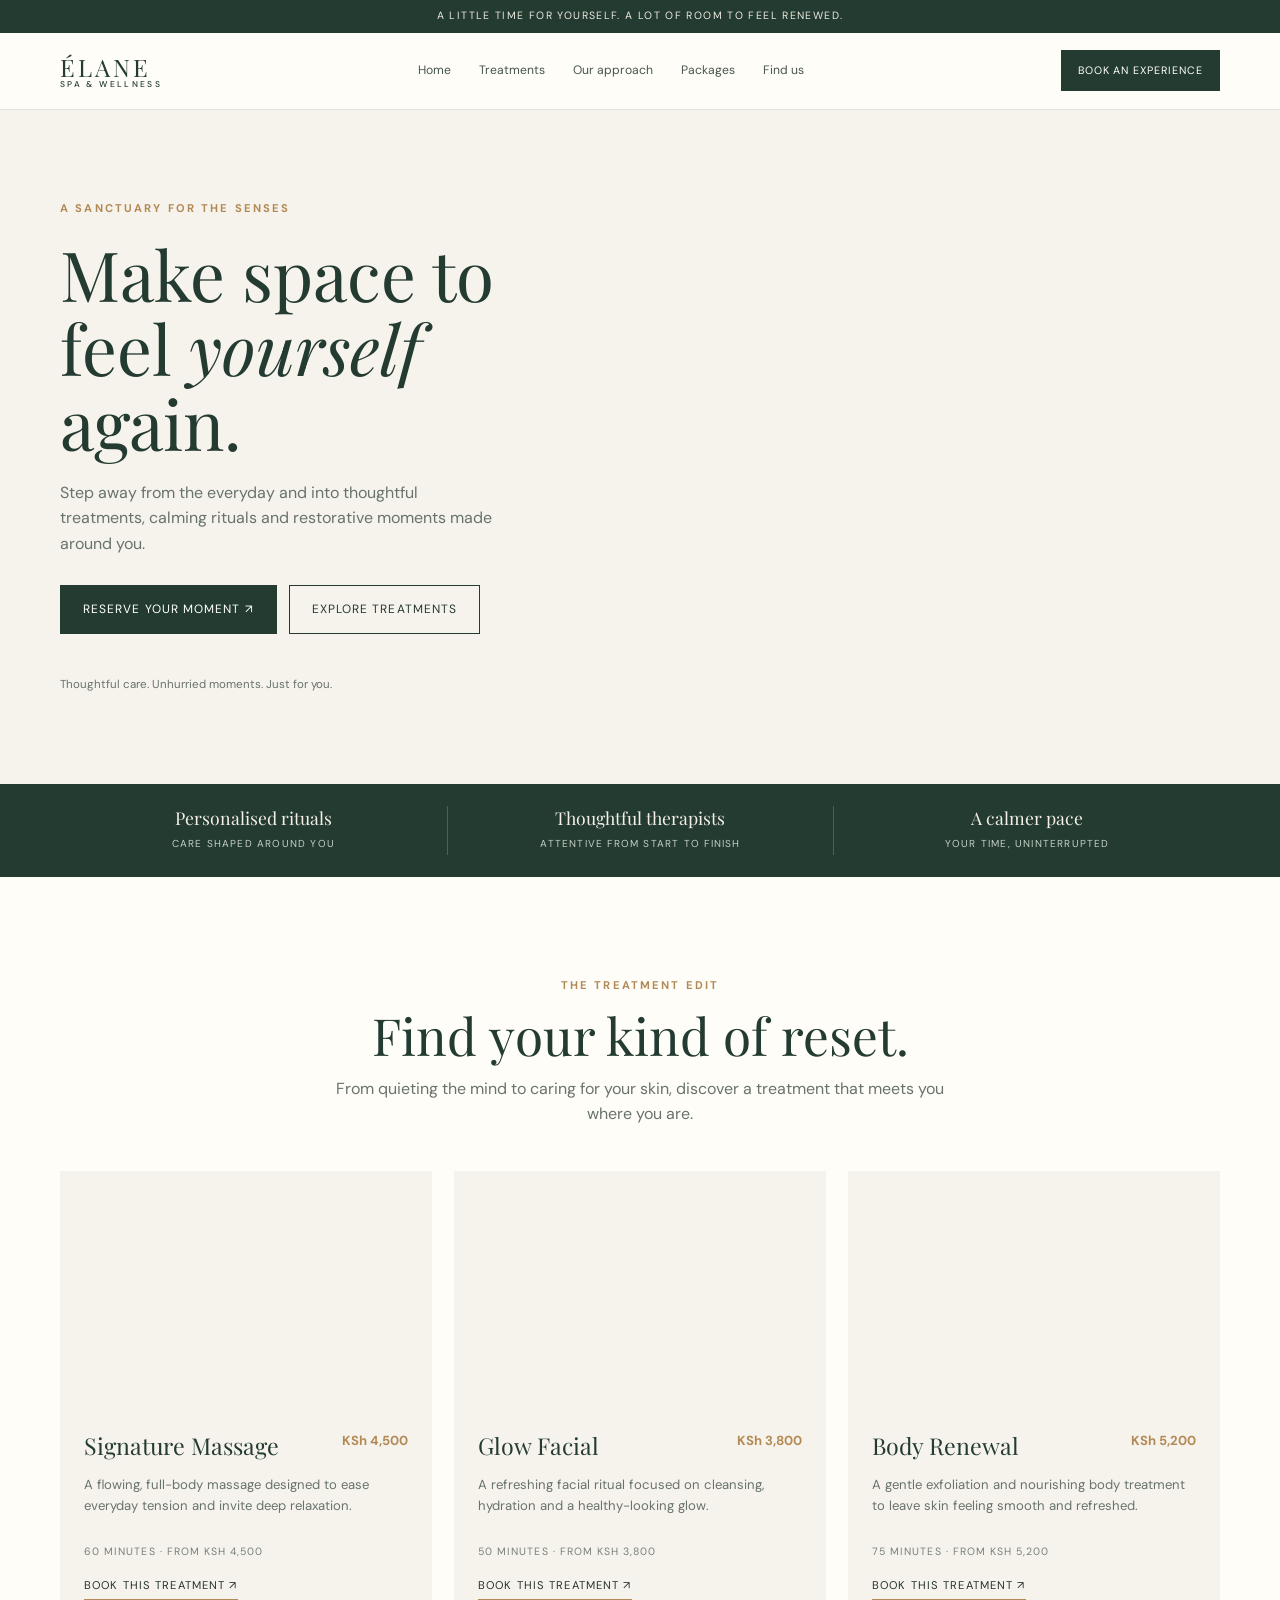
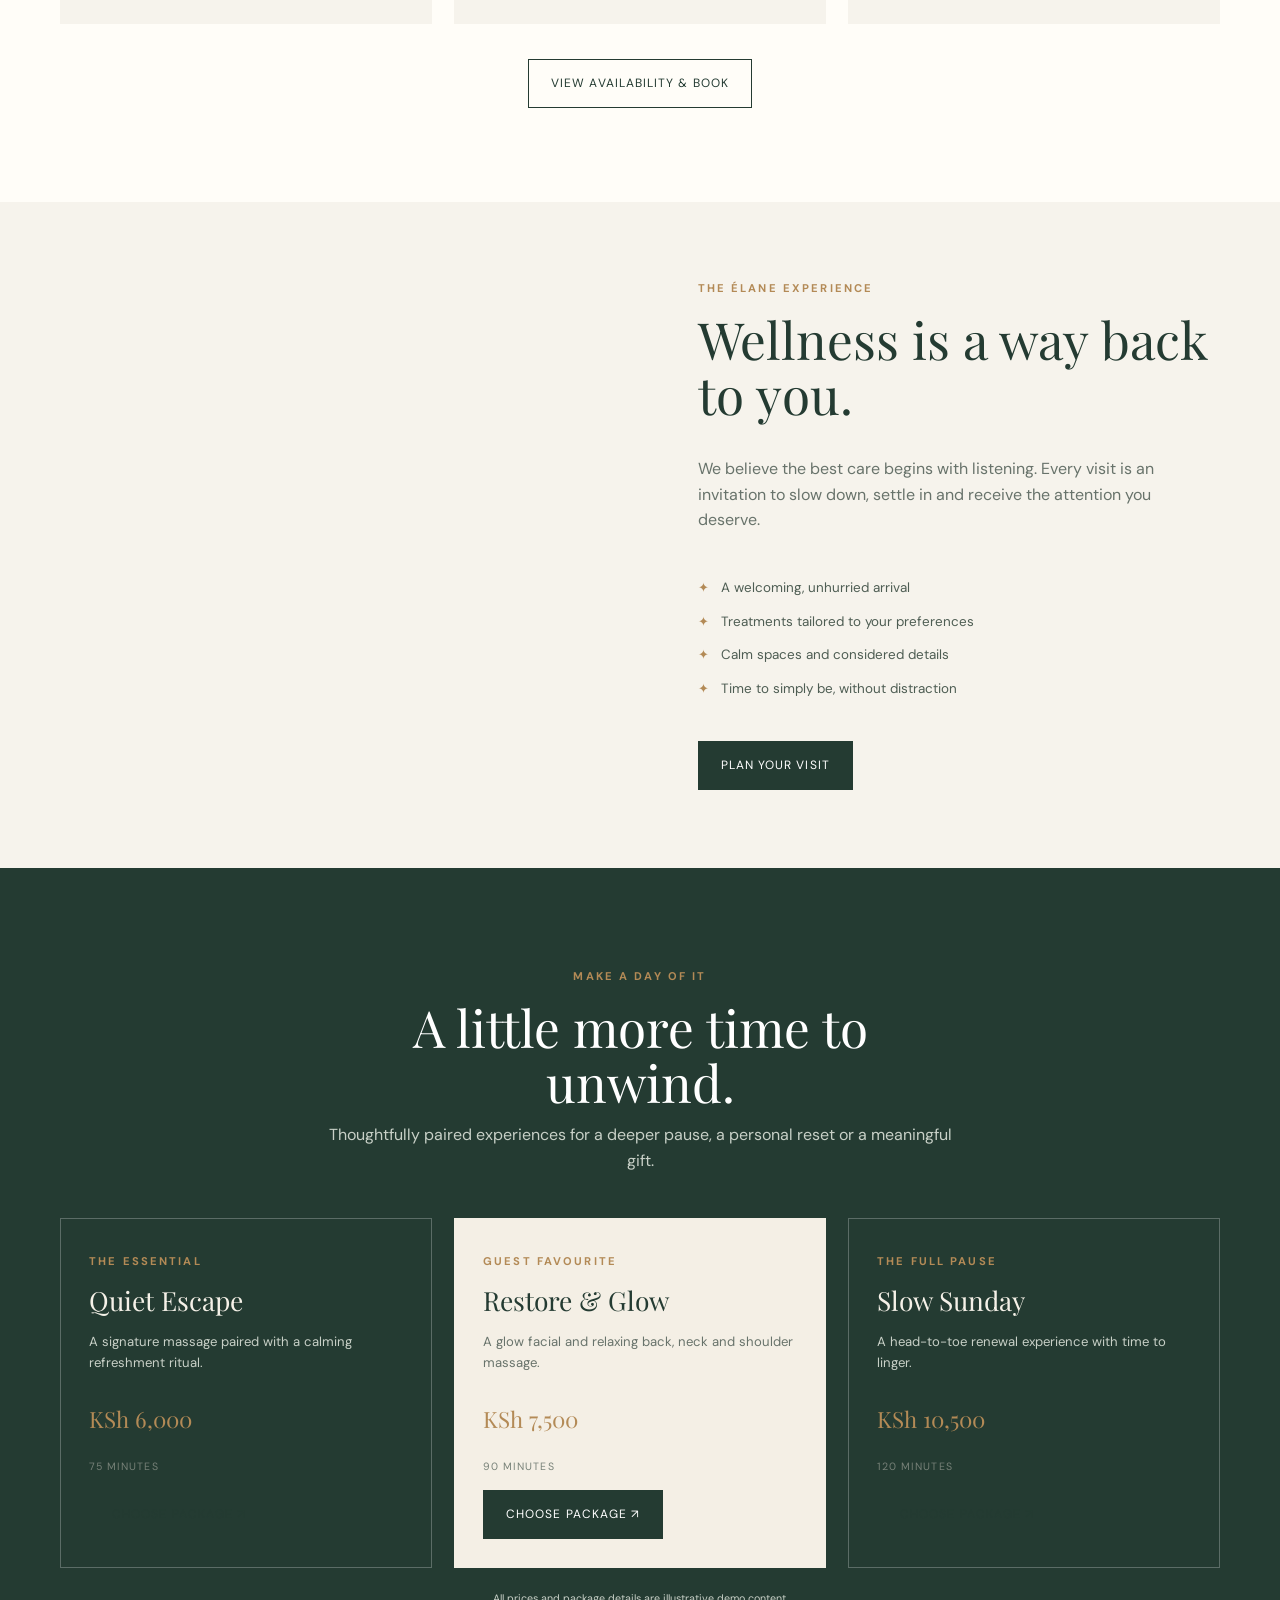
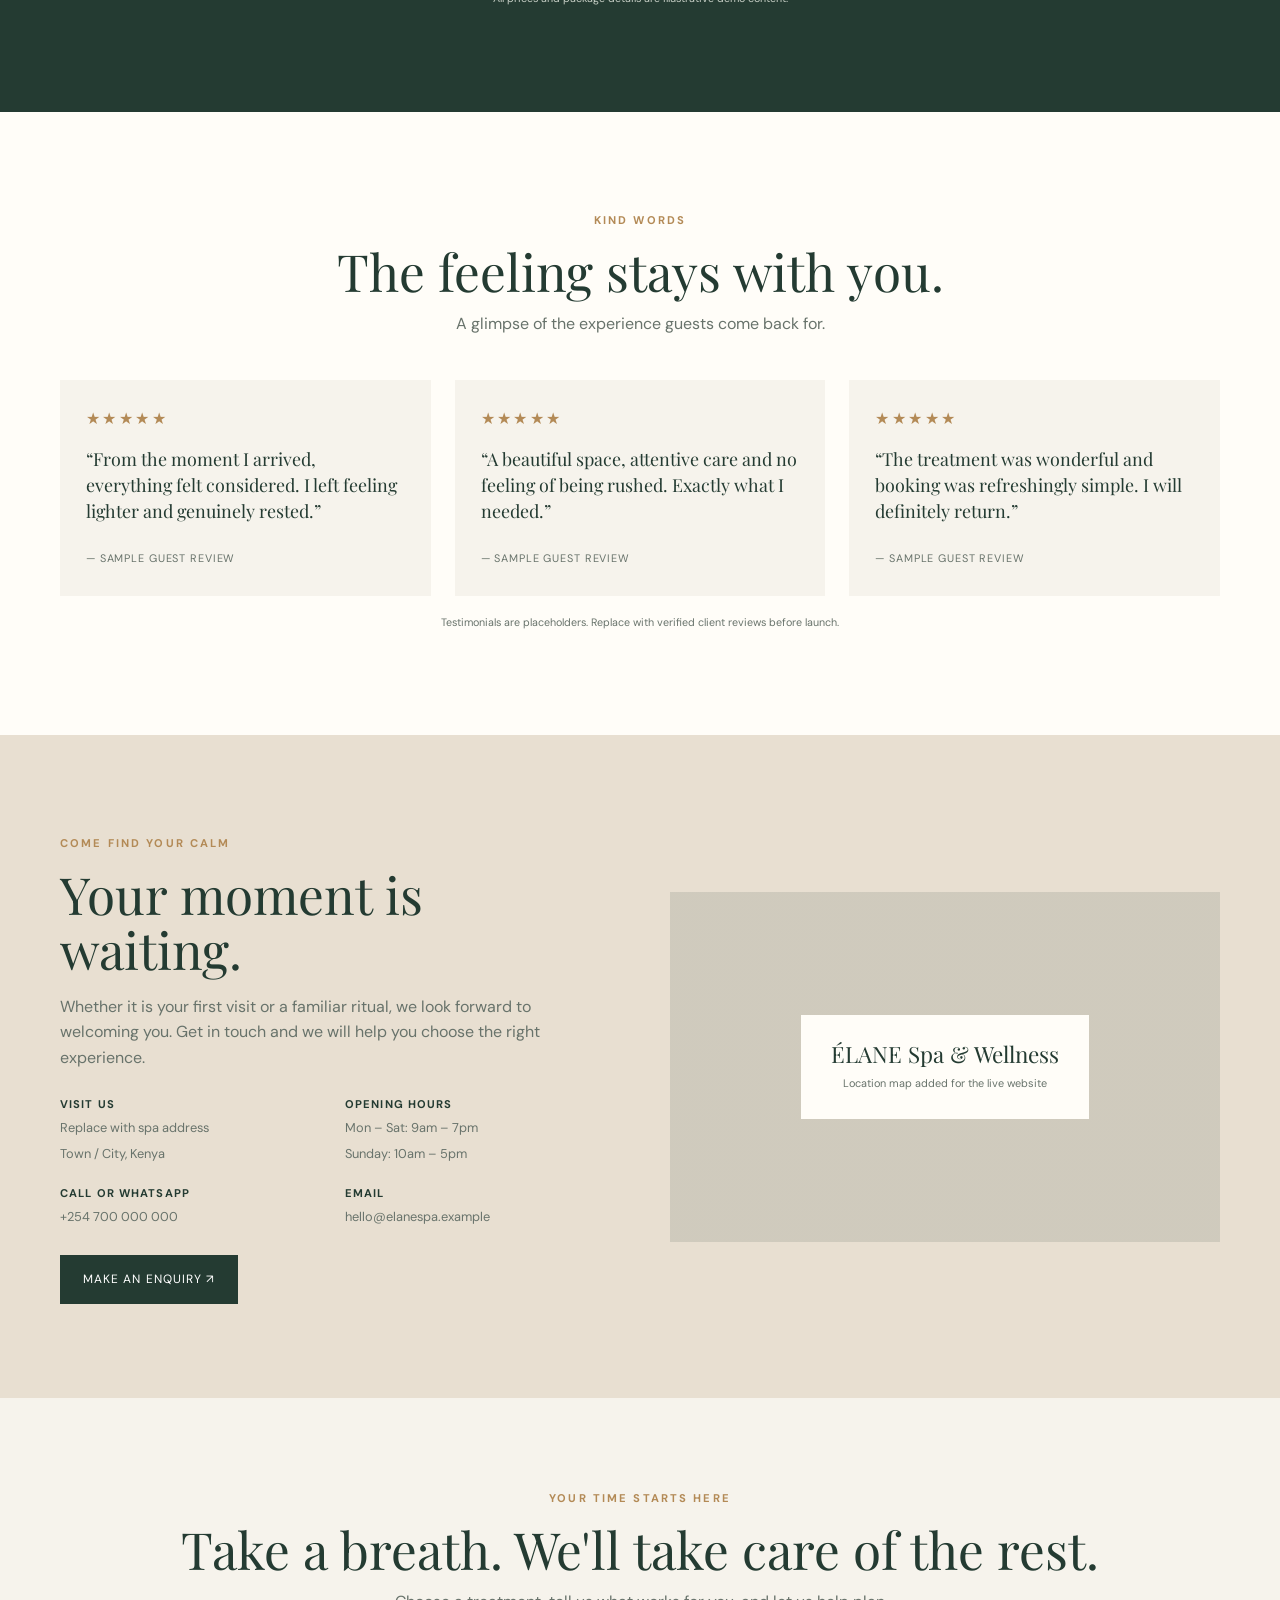
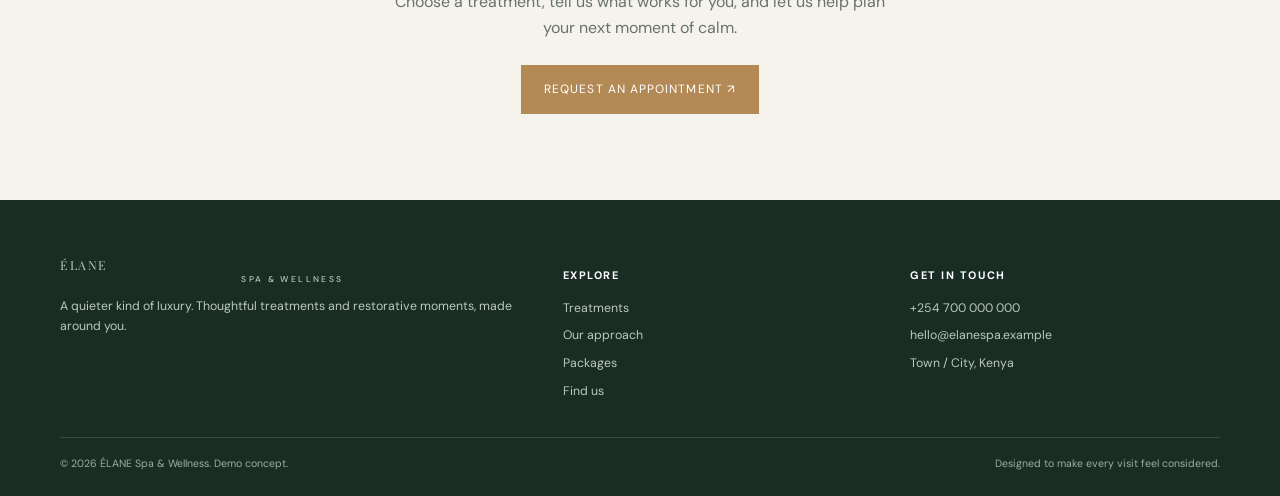
==== index.html @ a1ce0c7d "Add responsive ÉLANE spa demo website" ====
<!doctype html>
<html lang="en">
<head>
<meta charset="utf-8"><meta name="viewport" content="width=device-width,initial-scale=1"><meta name="theme-color" content="#243b32">
<meta name="description" content="ÉLANE Spa & Wellness — thoughtful treatments and restorative moments.">
<title>ÉLANE Spa & Wellness — A quieter kind of luxury</title>
<link rel="preconnect" href="https://fonts.googleapis.com"><link rel="preconnect" href="https://fonts.gstatic.com" crossorigin>
<link href="https://fonts.googleapis.com/css2?family=DM+Sans:wght@400;500;600;700&family=Playfair+Display:wght@400;500;600&display=swap" rel="stylesheet">
<style>
:root{--green:#243b32;--green2:#354e42;--cream:#f6f3ec;--paper:#fffdf8;--sand:#e8dfd1;--ink:#26332d;--muted:#68736b;--gold:#b38a56;--line:#243b3224;--serif:'Playfair Display',Georgia,serif;--sans:'DM Sans',Arial,sans-serif}
*{box-sizing:border-box}html{scroll-behavior:smooth}body{margin:0;background:var(--paper);color:var(--ink);font:16px/1.6 var(--sans)}a{color:inherit;text-decoration:none}button{font:inherit;cursor:pointer}.wrap{width:min(1160px,calc(100% - 44px));margin:auto}.eyebrow{font-size:.7rem;letter-spacing:.19em;text-transform:uppercase;color:var(--gold);font-weight:700}.serif{font-family:var(--serif);font-weight:400;line-height:1.08}.btn{display:inline-flex;align-items:center;justify-content:center;gap:10px;padding:14px 22px;border:1px solid var(--green);background:var(--green);color:white;font-size:.75rem;letter-spacing:.09em;text-transform:uppercase;transition:.2s}.btn:hover{background:var(--green2);transform:translateY(-2px)}.btn.outline{background:transparent;color:var(--green)}.btn.outline:hover{background:var(--green);color:white}.btn.gold{background:var(--gold);border-color:var(--gold)}
.announcement{background:var(--green);color:#eee9df;text-align:center;padding:8px;font-size:.66rem;letter-spacing:.13em;text-transform:uppercase}.header{position:sticky;top:0;z-index:10;background:#fffdf8ed;backdrop-filter:blur(12px);border-bottom:1px solid var(--line)}.nav{height:76px;display:flex;align-items:center;justify-content:space-between}.brand{font:1.5rem var(--serif);letter-spacing:.13em;color:var(--green)}.brand small{display:block;text-align:center;font:500 .53rem var(--sans);letter-spacing:.28em;margin-top:-4px}.links{display:flex;gap:28px;font-size:.76rem;color:#47564d}.links a:hover{color:var(--gold)}.nav .btn{font-size:.67rem;padding:11px 16px}.menu{display:none;border:0;background:none;color:var(--green);font-size:1.5rem}
.hero{display:grid;grid-template-columns:1fr 1fr;background:var(--cream);min-height:620px}.hero-copy{padding:90px max(40px,calc((100vw - 1160px)/2));padding-right:48px;display:flex;flex-direction:column;justify-content:center;align-items:flex-start}.hero h1{font-size:clamp(3.2rem,5.4vw,5.5rem);color:var(--green);margin:18px 0 20px;max-width:570px}.hero p{max-width:440px;color:var(--muted);margin:0 0 28px}.actions{display:flex;gap:12px;flex-wrap:wrap}.hero-note{margin-top:42px;color:var(--muted);font-size:.72rem}.hero-image{min-height:550px;background:url('https://images.unsplash.com/photo-1540555700478-4be289fbecef?auto=format&fit=crop&w=1400&q=85') center/cover}
.trust{background:var(--green);color:#f4f0e7}.trust-grid{display:grid;grid-template-columns:repeat(3,1fr);text-align:center;padding:22px 0}.trust-grid>div+div{border-left:1px solid #ffffff30}.trust strong{display:block;font:1.1rem var(--serif)}.trust span{font-size:.63rem;letter-spacing:.12em;text-transform:uppercase;color:#c5cfc4}
.section{padding:94px 0}.section-head{text-align:center;max-width:650px;margin:0 auto 44px}.section-head h2{font-size:clamp(2.4rem,4vw,3.5rem);color:var(--green);margin:12px 0}.section-head p{color:var(--muted);margin:0}.cards{display:grid;grid-template-columns:repeat(3,1fr);gap:22px}.service{background:var(--cream);transition:.2s}.service:hover{transform:translateY(-4px);box-shadow:0 14px 32px #20382c16}.service-img{height:235px;background-size:cover;background-position:center}.service-body{padding:24px}.service-title{display:flex;justify-content:space-between;gap:10px}.service h3{font:1.45rem var(--serif);color:var(--green);margin:0}.price{color:var(--gold);font-weight:700;font-size:.82rem;white-space:nowrap}.service p{font-size:.82rem;color:var(--muted);min-height:50px}.meta{font-size:.66rem;letter-spacing:.1em;text-transform:uppercase;color:#778178}.textlink{display:inline-block;margin-top:14px;font-size:.7rem;letter-spacing:.1em;text-transform:uppercase;border-bottom:1px solid var(--gold);padding-bottom:4px}
.feature{display:grid;grid-template-columns:1fr 1fr;background:var(--cream);min-height:540px}.feature-img{background:url('https://images.unsplash.com/photo-1519823551278-64ac92734fb1?auto=format&fit=crop&w=1300&q=85') center/cover}.feature-copy{padding:78px 9%;display:flex;flex-direction:column;justify-content:center;align-items:flex-start}.feature h2{font-size:clamp(2.5rem,4vw,3.9rem);color:var(--green);margin:14px 0 18px}.feature p{max-width:470px;color:var(--muted)}.ticks{list-style:none;padding:6px 0 20px}.ticks li{padding:6px 0;font-size:.84rem;color:#4e5d53}.ticks li:before{content:'✦';color:var(--gold);margin-right:12px}
.packages{background:var(--green);color:#f5f1e8}.packages .section-head h2{color:white}.packages .section-head p{color:#c8d0c7}.package{border:1px solid #ffffff40;padding:28px}.package.featured{background:#f4efe5;color:var(--green);border-color:#f4efe5}.package h3{font:1.65rem var(--serif);margin:10px 0}.package p{font-size:.82rem;color:#c8d0c7;min-height:55px}.package.featured p{color:var(--muted)}.package .price{display:block;font:1.4rem var(--serif);margin:18px 0}.package .btn{margin-top:12px}.demo-note{text-align:center;font-size:.67rem;color:#c8d0c7;margin-top:22px}
.quotes{display:grid;grid-template-columns:repeat(3,1fr);gap:24px}.quote{padding:26px;background:var(--cream)}.stars{color:var(--gold);letter-spacing:.15em}.quote blockquote{font:1.12rem/1.45 var(--serif);color:var(--green);margin:14px 0 20px}.quote small{font-size:.68rem;letter-spacing:.08em;text-transform:uppercase;color:var(--muted)}
.visit{background:var(--sand)}.visit-grid{display:grid;grid-template-columns:1fr 1fr;gap:60px;align-items:center}.visit h2{font-size:clamp(2.5rem,4vw,3.5rem);color:var(--green);margin:12px 0}.visit p{color:var(--muted)}.details{display:grid;grid-template-columns:1fr 1fr;gap:20px;margin:26px 0}.details strong{display:block;font-size:.7rem;letter-spacing:.1em;text-transform:uppercase;color:var(--green)}.details span{font-size:.8rem;color:var(--muted)}.map{min-height:350px;background:linear-gradient(#243b3220,#243b3220),url('https://images.unsplash.com/photo-1600210492486-724fe5c67fb0?auto=format&fit=crop&w=1200&q=85') center/cover;display:grid;place-items:center}.map-label{background:var(--paper);padding:24px 30px;text-align:center}.map-label strong{display:block;font:1.4rem var(--serif);color:var(--green)}.map-label span{font-size:.68rem;color:var(--muted)}
.cta{text-align:center;background:var(--cream);padding:86px 22px}.cta h2{font-size:clamp(2.4rem,4vw,3.8rem);color:var(--green);margin:12px 0}.cta p{max-width:520px;margin:0 auto 25px;color:var(--muted)}
footer{background:#192d25;color:#d9dfd7;padding:52px 0 24px}.footer-grid{display:grid;grid-template-columns:1.5fr 1fr 1fr;gap:38px}.footer-brand{color:white}.footer-grid p,.footer-grid a{font-size:.77rem;color:#bdc8be}.footer-grid h4{font-size:.68rem;text-transform:uppercase;letter-spacing:.14em;color:white}.footer-links{display:grid;gap:8px}.copyright{border-top:1px solid #ffffff25;margin-top:35px;padding-top:18px;display:flex;justify-content:space-between;font-size:.66rem;color:#9eafa2}
.modal{display:none;position:fixed;inset:0;z-index:30;background:#0c1913b8;padding:18px;align-items:center;justify-content:center}.modal.open{display:flex}.modal-box{position:relative;background:var(--paper);width:min(510px,100%);padding:32px;max-height:90vh;overflow:auto}.modal-box h2{font:2.1rem var(--serif);color:var(--green);margin:8px 0}.close{position:absolute;right:15px;top:10px;border:0;background:none;font-size:1.6rem}.field{margin:14px 0}.field label{display:block;font-size:.68rem;letter-spacing:.1em;text-transform:uppercase;margin-bottom:5px;color:#536057}.field input,.field select,.field textarea{width:100%;padding:11px;border:1px solid var(--line);background:white;font: .85rem var(--sans)}.field textarea{min-height:75px}.form-note{font-size:.68rem;color:var(--muted)}.success{display:none;background:#e7efe6;padding:12px;margin-top:12px;color:var(--green);font-size:.82rem}
@media(max-width:850px){.links{display:none;position:absolute;top:76px;left:0;right:0;background:var(--paper);padding:20px 24px;flex-direction:column;border-bottom:1px solid var(--line)}.links.show{display:flex}.menu{display:block}.nav>.btn{display:none}.hero{grid-template-columns:1fr}.hero-image{grid-row:1;min-height:370px}.hero-copy{padding:65px 30px}.feature{grid-template-columns:1fr}.feature-img{min-height:340px}.feature-copy{padding:60px 30px}.cards,.quotes{grid-template-columns:1fr 1fr}.visit-grid{grid-template-columns:1fr;gap:30px}.footer-grid{grid-template-columns:1fr 1fr}.footer-grid>div:first-child{grid-column:1/-1}}
@media(max-width:560px){.wrap{width:calc(100% - 34px)}.nav{height:68px}.links{top:68px}.brand{font-size:1.3rem}.hero-image{min-height:285px}.hero-copy{padding:52px 22px}.hero h1{font-size:3.2rem}.trust-grid{padding:17px 0}.trust strong{font-size:.9rem}.trust span{font-size:.53rem}.section{padding:68px 0}.cards,.quotes{grid-template-columns:1fr}.service-img{height:225px}.service p{min-height:0}.feature-img{min-height:280px}.feature-copy{padding:52px 22px}.details{gap:14px}.map{min-height:270px}.footer-grid{grid-template-columns:1fr}.footer-grid>div:first-child{grid-column:auto}.copyright{display:block;line-height:2}.modal-box{padding:26px 20px}}
</style>
</head>
<body>
<div class="announcement">A little time for yourself. A lot of room to feel renewed.</div>
<header class="header"><div class="wrap nav"><a class="brand" href="#">ÉLANE<small>SPA & WELLNESS</small></a><nav class="links" id="links"><a href="#home">Home</a><a href="#treatments">Treatments</a><a href="#experience">Our approach</a><a href="#packages">Packages</a><a href="#visit">Find us</a></nav><button class="btn" onclick="openBooking()">Book an experience</button><button class="menu" aria-label="Toggle navigation" onclick="document.getElementById('links').classList.toggle('show')">☰</button></div></header>
<main>
<section class="hero" id="home"><div class="hero-copy"><span class="eyebrow">A sanctuary for the senses</span><h1 class="serif">Make space to feel <i>yourself</i> again.</h1><p>Step away from the everyday and into thoughtful treatments, calming rituals and restorative moments made around you.</p><div class="actions"><button class="btn" onclick="openBooking()">Reserve your moment ↗</button><a class="btn outline" href="#treatments">Explore treatments</a></div><div class="hero-note">Thoughtful care. Unhurried moments. Just for you.</div></div><div class="hero-image" role="img" aria-label="Calm spa interior"></div></section>
<section class="trust"><div class="wrap trust-grid"><div><strong>Personalised rituals</strong><span>Care shaped around you</span></div><div><strong>Thoughtful therapists</strong><span>Attentive from start to finish</span></div><div><strong>A calmer pace</strong><span>Your time, uninterrupted</span></div></div></section>
<section class="section" id="treatments"><div class="wrap"><div class="section-head"><span class="eyebrow">The treatment edit</span><h2 class="serif">Find your kind of reset.</h2><p>From quieting the mind to caring for your skin, discover a treatment that meets you where you are.</p></div><div class="cards">
<article class="service"><div class="service-img" style="background-image:url('https://images.unsplash.com/photo-1519823551278-64ac92734fb1?auto=format&fit=crop&w=900&q=80')"></div><div class="service-body"><div class="service-title"><h3>Signature Massage</h3><span class="price">KSh 4,500</span></div><p>A flowing, full-body massage designed to ease everyday tension and invite deep relaxation.</p><span class="meta">60 minutes · From KSh 4,500</span><br><a class="textlink" href="#" onclick="openBooking('Signature Massage');return false">Book this treatment ↗</a></div></article>
<article class="service"><div class="service-img" style="background-image:url('https://images.unsplash.com/photo-1570172619644-dfd03ed5d881?auto=format&fit=crop&w=900&q=80')"></div><div class="service-body"><div class="service-title"><h3>Glow Facial</h3><span class="price">KSh 3,800</span></div><p>A refreshing facial ritual focused on cleansing, hydration and a healthy-looking glow.</p><span class="meta">50 minutes · From KSh 3,800</span><br><a class="textlink" href="#" onclick="openBooking('Glow Facial');return false">Book this treatment ↗</a></div></article>
<article class="service"><div class="service-img" style="background-image:url('https://images.unsplash.com/photo-1540555700478-4be289fbecef?auto=format&fit=crop&w=900&q=80')"></div><div class="service-body"><div class="service-title"><h3>Body Renewal</h3><span class="price">KSh 5,200</span></div><p>A gentle exfoliation and nourishing body treatment to leave skin feeling smooth and refreshed.</p><span class="meta">75 minutes · From KSh 5,200</span><br><a class="textlink" href="#" onclick="openBooking('Body Renewal');return false">Book this treatment ↗</a></div></article>
</div><div style="text-align:center;margin-top:35px"><button class="btn outline" onclick="openBooking()">View availability & book</button></div></div></section>
<section class="feature" id="experience"><div class="feature-img" role="img" aria-label="Spa treatment room"></div><div class="feature-copy"><span class="eyebrow">The ÉLANE experience</span><h2 class="serif">Wellness is a way back to you.</h2><p>We believe the best care begins with listening. Every visit is an invitation to slow down, settle in and receive the attention you deserve.</p><ul class="ticks"><li>A welcoming, unhurried arrival</li><li>Treatments tailored to your preferences</li><li>Calm spaces and considered details</li><li>Time to simply be, without distraction</li></ul><a class="btn" href="#visit">Plan your visit</a></div></section>
<section class="section packages" id="packages"><div class="wrap"><div class="section-head"><span class="eyebrow">Make a day of it</span><h2 class="serif">A little more time to unwind.</h2><p>Thoughtfully paired experiences for a deeper pause, a personal reset or a meaningful gift.</p></div><div class="cards">
<article class="package"><span class="eyebrow">The essential</span><h3>Quiet Escape</h3><p>A signature massage paired with a calming refreshment ritual.</p><span class="price">KSh 6,000</span><span class="meta">75 minutes</span><br><button class="btn outline" onclick="openBooking('Quiet Escape')">Choose package ↗</button></article>
<article class="package featured"><span class="eyebrow">Guest favourite</span><h3>Restore & Glow</h3><p>A glow facial and relaxing back, neck and shoulder massage.</p><span class="price">KSh 7,500</span><span class="meta">90 minutes</span><br><button class="btn" onclick="openBooking('Restore & Glow')">Choose package ↗</button></article>
<article class="package"><span class="eyebrow">The full pause</span><h3>Slow Sunday</h3><p>A head-to-toe renewal experience with time to linger.</p><span class="price">KSh 10,500</span><span class="meta">120 minutes</span><br><button class="btn outline" onclick="openBooking('Slow Sunday')">Choose package ↗</button></article>
</div><p class="demo-note">All prices and package details are illustrative demo content.</p></div></section>
<section class="section"><div class="wrap"><div class="section-head"><span class="eyebrow">Kind words</span><h2 class="serif">The feeling stays with you.</h2><p>A glimpse of the experience guests come back for.</p></div><div class="quotes"><article class="quote"><div class="stars">★★★★★</div><blockquote>“From the moment I arrived, everything felt considered. I left feeling lighter and genuinely rested.”</blockquote><small>— Sample guest review</small></article><article class="quote"><div class="stars">★★★★★</div><blockquote>“A beautiful space, attentive care and no feeling of being rushed. Exactly what I needed.”</blockquote><small>— Sample guest review</small></article><article class="quote"><div class="stars">★★★★★</div><blockquote>“The treatment was wonderful and booking was refreshingly simple. I will definitely return.”</blockquote><small>— Sample guest review</small></article></div><p style="text-align:center;font-size:.67rem;color:var(--muted);margin-top:18px">Testimonials are placeholders. Replace with verified client reviews before launch.</p></div></section>
<section class="section visit" id="visit"><div class="wrap visit-grid"><div><span class="eyebrow">Come find your calm</span><h2 class="serif">Your moment is waiting.</h2><p>Whether it is your first visit or a familiar ritual, we look forward to welcoming you. Get in touch and we will help you choose the right experience.</p><div class="details"><div><strong>Visit us</strong><span>Replace with spa address<br>Town / City, Kenya</span></div><div><strong>Opening hours</strong><span>Mon – Sat: 9am – 7pm<br>Sunday: 10am – 5pm</span></div><div><strong>Call or WhatsApp</strong><span>+254 700 000 000</span></div><div><strong>Email</strong><span>hello@elanespa.example</span></div></div><button class="btn" onclick="openBooking()">Make an enquiry ↗</button></div><div class="map"><div class="map-label"><strong>ÉLANE Spa & Wellness</strong><span>Location map added for the live website</span></div></div></div></section>
<section class="cta"><span class="eyebrow">Your time starts here</span><h2 class="serif">Take a breath. We'll take care of the rest.</h2><p>Choose a treatment, tell us what works for you, and let us help plan your next moment of calm.</p><button class="btn gold" onclick="openBooking()">Request an appointment ↗</button></section>
</main>
<footer><div class="wrap"><div class="footer-grid"><div><a class="brand footer-brand" href="#">ÉLANE<small>SPA & WELLNESS</small></a><p>A quieter kind of luxury. Thoughtful treatments and restorative moments, made around you.</p></div><div><h4>Explore</h4><div class="footer-links"><a href="#treatments">Treatments</a><a href="#experience">Our approach</a><a href="#packages">Packages</a><a href="#visit">Find us</a></div></div><div><h4>Get in touch</h4><div class="footer-links"><a href="tel:+254700000000">+254 700 000 000</a><a href="mailto:hello@elanespa.example">hello@elanespa.example</a><a href="#visit">Town / City, Kenya</a></div></div></div><div class="copyright"><span>© 2026 ÉLANE Spa & Wellness. Demo concept.</span><span>Designed to make every visit feel considered.</span></div></div></footer>
<div class="modal" id="bookingModal" role="dialog" aria-modal="true" aria-labelledby="bookingTitle"><div class="modal-box"><button class="close" aria-label="Close" onclick="closeBooking()">×</button><span class="eyebrow">Let's plan your visit</span><h2 id="bookingTitle">Request an appointment</h2><p style="font-size:.82rem;color:var(--muted)">Share a few details and the spa team will get back to confirm availability.</p><form id="bookingForm"><div class="field"><label for="guest">Your name</label><input id="guest" required placeholder="Full name"></div><div class="field"><label for="phone">Phone / WhatsApp</label><input id="phone" required placeholder="+254 ..."></div><div class="field"><label for="treatment">Treatment or package</label><select id="treatment"><option>Help me choose</option><option>Signature Massage</option><option>Glow Facial</option><option>Body Renewal</option><option>Quiet Escape</option><option>Restore & Glow</option><option>Slow Sunday</option></select></div><div class="field"><label for="date">Preferred date</label><input id="date" type="date"></div><div class="field"><label for="message">Anything we should know? (optional)</label><textarea id="message" placeholder="Preferred time or questions"></textarea></div><button class="btn" type="submit" style="width:100%">Send booking request ↗</button><p class="form-note">Demo form only — connect this to email, WhatsApp or a booking system before launch.</p><div class="success" id="success">Demo request captured on this page. Connect a real booking service to receive enquiries.</div></form></div></div>
<script>
function openBooking(service){const modal=document.getElementById('bookingModal');modal.classList.add('open');if(service)document.getElementById('treatment').value=service;document.body.style.overflow='hidden'}
function closeBooking(){document.getElementById('bookingModal').classList.remove('open');document.body.style.overflow=''}
document.getElementById('bookingModal').addEventListener('click',e=>{if(e.target.id==='bookingModal')closeBooking()});
document.addEventListener('keydown',e=>{if(e.key==='Escape')closeBooking()});
document.getElementById('bookingForm').addEventListener('submit',e=>{e.preventDefault();document.getElementById('success').style.display='block'});
document.getElementById('date').min=new Date().toISOString().split('T')[0];
</script>
</body></html>
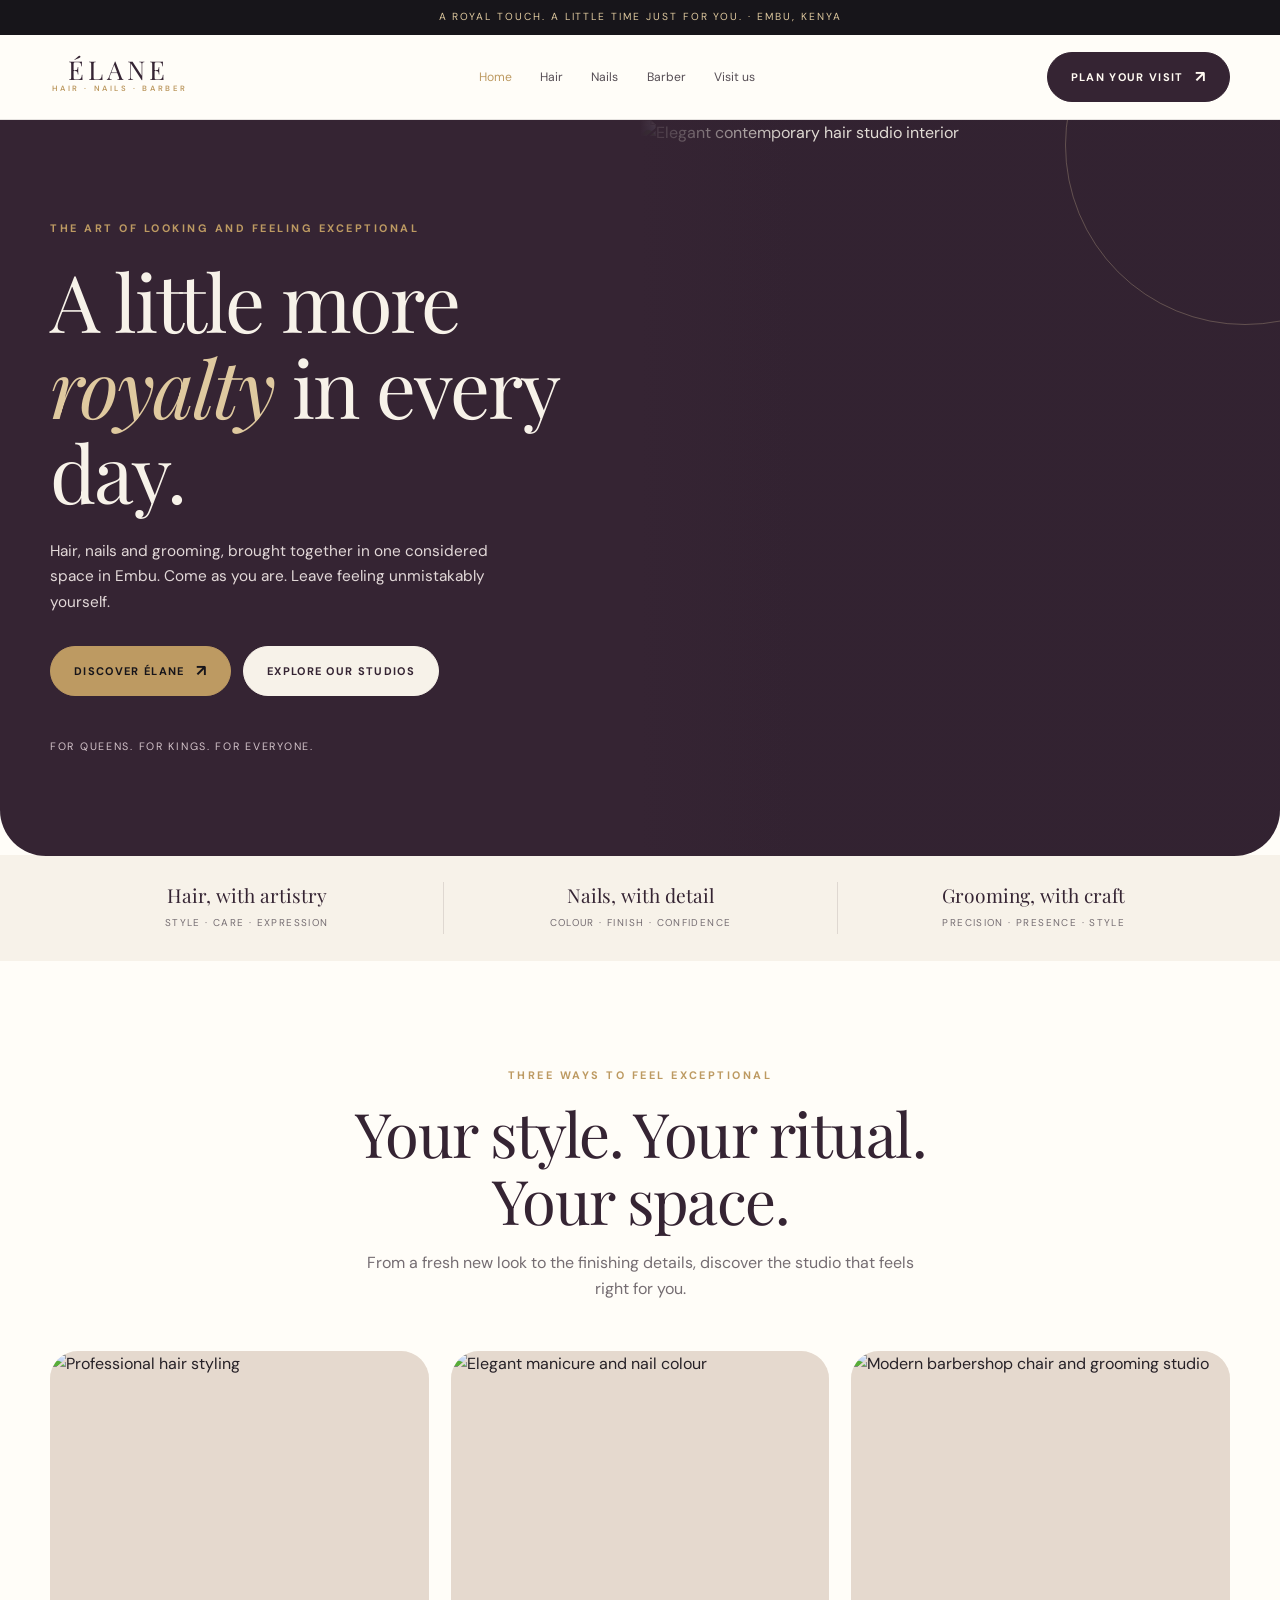
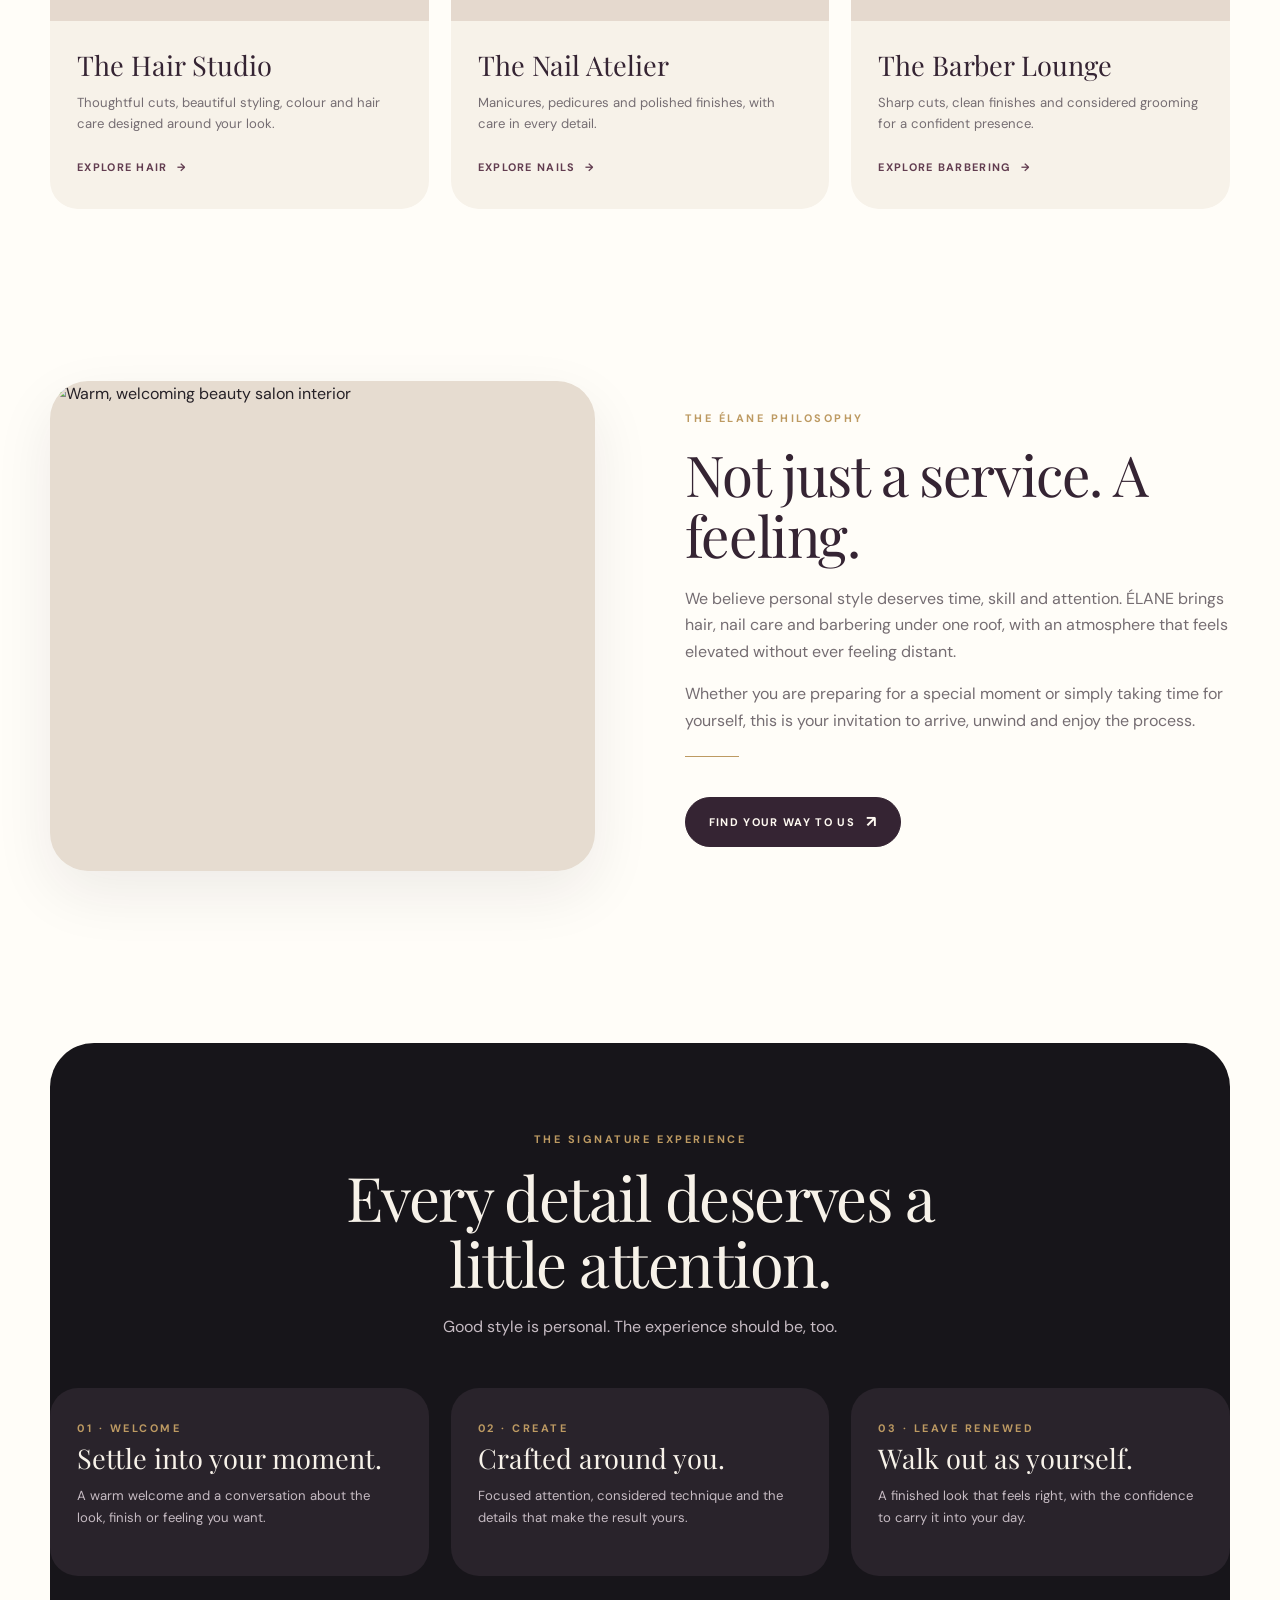
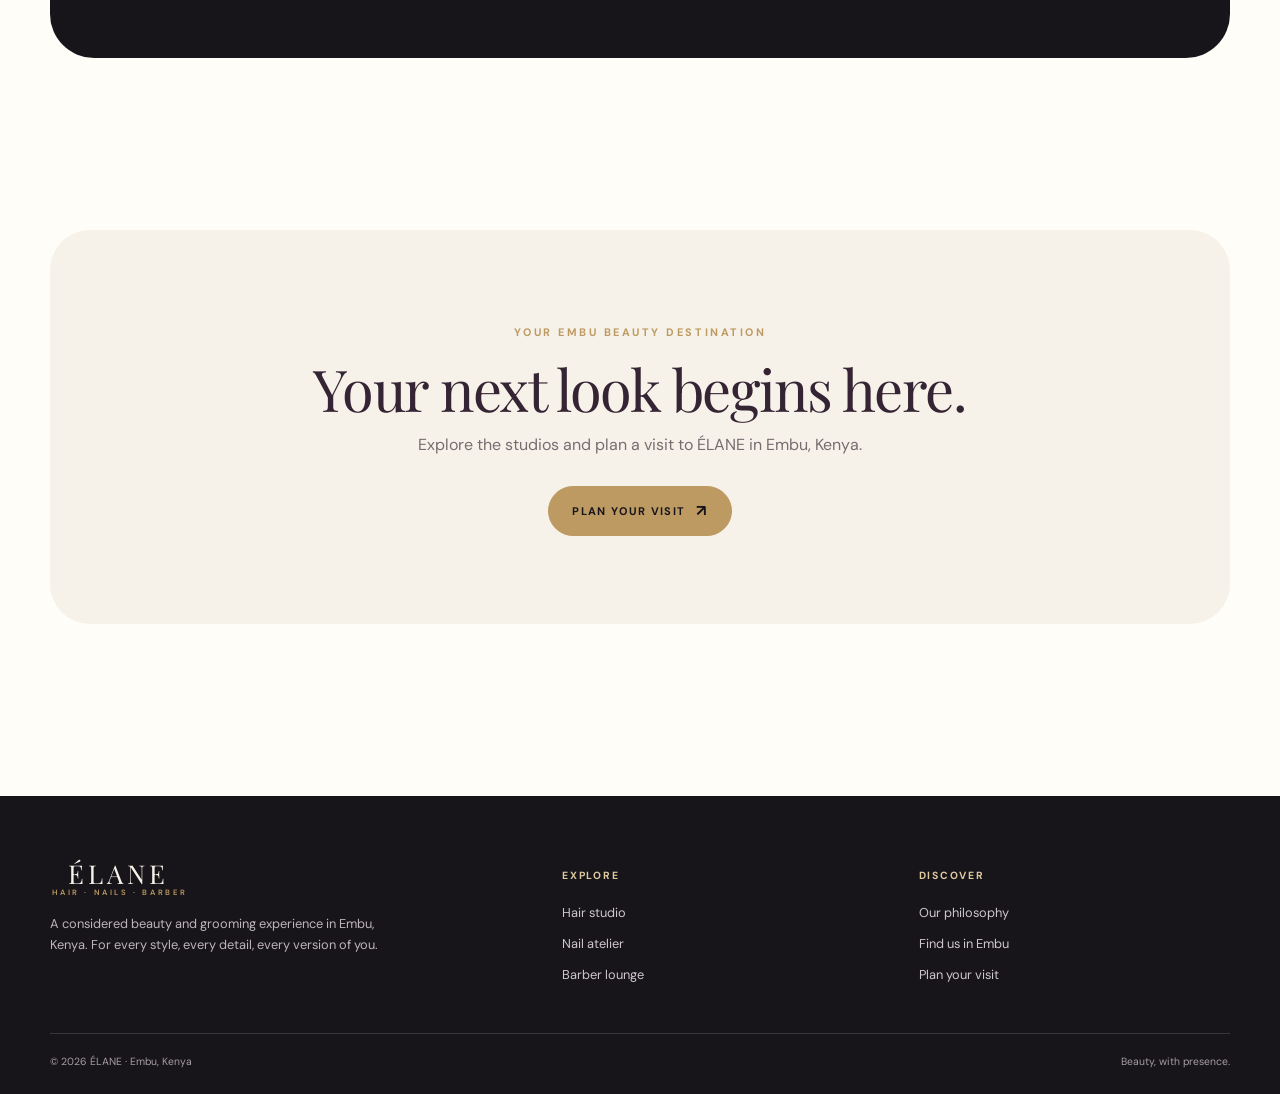
==== commit 0d125337: "Redesign ÉLANE as premium Embu beauty studio" ====
--- a/index.html
+++ b/index.html
@@ -1,58 +1,6 @@
-<!doctype html>
-<html lang="en">
-<head>
-<meta charset="utf-8"><meta name="viewport" content="width=device-width,initial-scale=1"><meta name="theme-color" content="#243b32">
-<meta name="description" content="ÉLANE Spa & Wellness — thoughtful treatments and restorative moments.">
-<title>ÉLANE Spa & Wellness — A quieter kind of luxury</title>
-<link rel="preconnect" href="https://fonts.googleapis.com"><link rel="preconnect" href="https://fonts.gstatic.com" crossorigin>
-<link href="https://fonts.googleapis.com/css2?family=DM+Sans:wght@400;500;600;700&family=Playfair+Display:wght@400;500;600&display=swap" rel="stylesheet">
-<style>
-:root{--green:#243b32;--green2:#354e42;--cream:#f6f3ec;--paper:#fffdf8;--sand:#e8dfd1;--ink:#26332d;--muted:#68736b;--gold:#b38a56;--line:#243b3224;--serif:'Playfair Display',Georgia,serif;--sans:'DM Sans',Arial,sans-serif}
-*{box-sizing:border-box}html{scroll-behavior:smooth}body{margin:0;background:var(--paper);color:var(--ink);font:16px/1.6 var(--sans)}a{color:inherit;text-decoration:none}button{font:inherit;cursor:pointer}.wrap{width:min(1160px,calc(100% - 44px));margin:auto}.eyebrow{font-size:.7rem;letter-spacing:.19em;text-transform:uppercase;color:var(--gold);font-weight:700}.serif{font-family:var(--serif);font-weight:400;line-height:1.08}.btn{display:inline-flex;align-items:center;justify-content:center;gap:10px;padding:14px 22px;border:1px solid var(--green);background:var(--green);color:white;font-size:.75rem;letter-spacing:.09em;text-transform:uppercase;transition:.2s}.btn:hover{background:var(--green2);transform:translateY(-2px)}.btn.outline{background:transparent;color:var(--green)}.btn.outline:hover{background:var(--green);color:white}.btn.gold{background:var(--gold);border-color:var(--gold)}
-.announcement{background:var(--green);color:#eee9df;text-align:center;padding:8px;font-size:.66rem;letter-spacing:.13em;text-transform:uppercase}.header{position:sticky;top:0;z-index:10;background:#fffdf8ed;backdrop-filter:blur(12px);border-bottom:1px solid var(--line)}.nav{height:76px;display:flex;align-items:center;justify-content:space-between}.brand{font:1.5rem var(--serif);letter-spacing:.13em;color:var(--green)}.brand small{display:block;text-align:center;font:500 .53rem var(--sans);letter-spacing:.28em;margin-top:-4px}.links{display:flex;gap:28px;font-size:.76rem;color:#47564d}.links a:hover{color:var(--gold)}.nav .btn{font-size:.67rem;padding:11px 16px}.menu{display:none;border:0;background:none;color:var(--green);font-size:1.5rem}
-.hero{display:grid;grid-template-columns:1fr 1fr;background:var(--cream);min-height:620px}.hero-copy{padding:90px max(40px,calc((100vw - 1160px)/2));padding-right:48px;display:flex;flex-direction:column;justify-content:center;align-items:flex-start}.hero h1{font-size:clamp(3.2rem,5.4vw,5.5rem);color:var(--green);margin:18px 0 20px;max-width:570px}.hero p{max-width:440px;color:var(--muted);margin:0 0 28px}.actions{display:flex;gap:12px;flex-wrap:wrap}.hero-note{margin-top:42px;color:var(--muted);font-size:.72rem}.hero-image{min-height:550px;background:url('https://images.unsplash.com/photo-1540555700478-4be289fbecef?auto=format&fit=crop&w=1400&q=85') center/cover}
-.trust{background:var(--green);color:#f4f0e7}.trust-grid{display:grid;grid-template-columns:repeat(3,1fr);text-align:center;padding:22px 0}.trust-grid>div+div{border-left:1px solid #ffffff30}.trust strong{display:block;font:1.1rem var(--serif)}.trust span{font-size:.63rem;letter-spacing:.12em;text-transform:uppercase;color:#c5cfc4}
-.section{padding:94px 0}.section-head{text-align:center;max-width:650px;margin:0 auto 44px}.section-head h2{font-size:clamp(2.4rem,4vw,3.5rem);color:var(--green);margin:12px 0}.section-head p{color:var(--muted);margin:0}.cards{display:grid;grid-template-columns:repeat(3,1fr);gap:22px}.service{background:var(--cream);transition:.2s}.service:hover{transform:translateY(-4px);box-shadow:0 14px 32px #20382c16}.service-img{height:235px;background-size:cover;background-position:center}.service-body{padding:24px}.service-title{display:flex;justify-content:space-between;gap:10px}.service h3{font:1.45rem var(--serif);color:var(--green);margin:0}.price{color:var(--gold);font-weight:700;font-size:.82rem;white-space:nowrap}.service p{font-size:.82rem;color:var(--muted);min-height:50px}.meta{font-size:.66rem;letter-spacing:.1em;text-transform:uppercase;color:#778178}.textlink{display:inline-block;margin-top:14px;font-size:.7rem;letter-spacing:.1em;text-transform:uppercase;border-bottom:1px solid var(--gold);padding-bottom:4px}
-.feature{display:grid;grid-template-columns:1fr 1fr;background:var(--cream);min-height:540px}.feature-img{background:url('https://images.unsplash.com/photo-1519823551278-64ac92734fb1?auto=format&fit=crop&w=1300&q=85') center/cover}.feature-copy{padding:78px 9%;display:flex;flex-direction:column;justify-content:center;align-items:flex-start}.feature h2{font-size:clamp(2.5rem,4vw,3.9rem);color:var(--green);margin:14px 0 18px}.feature p{max-width:470px;color:var(--muted)}.ticks{list-style:none;padding:6px 0 20px}.ticks li{padding:6px 0;font-size:.84rem;color:#4e5d53}.ticks li:before{content:'✦';color:var(--gold);margin-right:12px}
-.packages{background:var(--green);color:#f5f1e8}.packages .section-head h2{color:white}.packages .section-head p{color:#c8d0c7}.package{border:1px solid #ffffff40;padding:28px}.package.featured{background:#f4efe5;color:var(--green);border-color:#f4efe5}.package h3{font:1.65rem var(--serif);margin:10px 0}.package p{font-size:.82rem;color:#c8d0c7;min-height:55px}.package.featured p{color:var(--muted)}.package .price{display:block;font:1.4rem var(--serif);margin:18px 0}.package .btn{margin-top:12px}.demo-note{text-align:center;font-size:.67rem;color:#c8d0c7;margin-top:22px}
-.quotes{display:grid;grid-template-columns:repeat(3,1fr);gap:24px}.quote{padding:26px;background:var(--cream)}.stars{color:var(--gold);letter-spacing:.15em}.quote blockquote{font:1.12rem/1.45 var(--serif);color:var(--green);margin:14px 0 20px}.quote small{font-size:.68rem;letter-spacing:.08em;text-transform:uppercase;color:var(--muted)}
-.visit{background:var(--sand)}.visit-grid{display:grid;grid-template-columns:1fr 1fr;gap:60px;align-items:center}.visit h2{font-size:clamp(2.5rem,4vw,3.5rem);color:var(--green);margin:12px 0}.visit p{color:var(--muted)}.details{display:grid;grid-template-columns:1fr 1fr;gap:20px;margin:26px 0}.details strong{display:block;font-size:.7rem;letter-spacing:.1em;text-transform:uppercase;color:var(--green)}.details span{font-size:.8rem;color:var(--muted)}.map{min-height:350px;background:linear-gradient(#243b3220,#243b3220),url('https://images.unsplash.com/photo-1600210492486-724fe5c67fb0?auto=format&fit=crop&w=1200&q=85') center/cover;display:grid;place-items:center}.map-label{background:var(--paper);padding:24px 30px;text-align:center}.map-label strong{display:block;font:1.4rem var(--serif);color:var(--green)}.map-label span{font-size:.68rem;color:var(--muted)}
-.cta{text-align:center;background:var(--cream);padding:86px 22px}.cta h2{font-size:clamp(2.4rem,4vw,3.8rem);color:var(--green);margin:12px 0}.cta p{max-width:520px;margin:0 auto 25px;color:var(--muted)}
-footer{background:#192d25;color:#d9dfd7;padding:52px 0 24px}.footer-grid{display:grid;grid-template-columns:1.5fr 1fr 1fr;gap:38px}.footer-brand{color:white}.footer-grid p,.footer-grid a{font-size:.77rem;color:#bdc8be}.footer-grid h4{font-size:.68rem;text-transform:uppercase;letter-spacing:.14em;color:white}.footer-links{display:grid;gap:8px}.copyright{border-top:1px solid #ffffff25;margin-top:35px;padding-top:18px;display:flex;justify-content:space-between;font-size:.66rem;color:#9eafa2}
-.modal{display:none;position:fixed;inset:0;z-index:30;background:#0c1913b8;padding:18px;align-items:center;justify-content:center}.modal.open{display:flex}.modal-box{position:relative;background:var(--paper);width:min(510px,100%);padding:32px;max-height:90vh;overflow:auto}.modal-box h2{font:2.1rem var(--serif);color:var(--green);margin:8px 0}.close{position:absolute;right:15px;top:10px;border:0;background:none;font-size:1.6rem}.field{margin:14px 0}.field label{display:block;font-size:.68rem;letter-spacing:.1em;text-transform:uppercase;margin-bottom:5px;color:#536057}.field input,.field select,.field textarea{width:100%;padding:11px;border:1px solid var(--line);background:white;font: .85rem var(--sans)}.field textarea{min-height:75px}.form-note{font-size:.68rem;color:var(--muted)}.success{display:none;background:#e7efe6;padding:12px;margin-top:12px;color:var(--green);font-size:.82rem}
-@media(max-width:850px){.links{display:none;position:absolute;top:76px;left:0;right:0;background:var(--paper);padding:20px 24px;flex-direction:column;border-bottom:1px solid var(--line)}.links.show{display:flex}.menu{display:block}.nav>.btn{display:none}.hero{grid-template-columns:1fr}.hero-image{grid-row:1;min-height:370px}.hero-copy{padding:65px 30px}.feature{grid-template-columns:1fr}.feature-img{min-height:340px}.feature-copy{padding:60px 30px}.cards,.quotes{grid-template-columns:1fr 1fr}.visit-grid{grid-template-columns:1fr;gap:30px}.footer-grid{grid-template-columns:1fr 1fr}.footer-grid>div:first-child{grid-column:1/-1}}
-@media(max-width:560px){.wrap{width:calc(100% - 34px)}.nav{height:68px}.links{top:68px}.brand{font-size:1.3rem}.hero-image{min-height:285px}.hero-copy{padding:52px 22px}.hero h1{font-size:3.2rem}.trust-grid{padding:17px 0}.trust strong{font-size:.9rem}.trust span{font-size:.53rem}.section{padding:68px 0}.cards,.quotes{grid-template-columns:1fr}.service-img{height:225px}.service p{min-height:0}.feature-img{min-height:280px}.feature-copy{padding:52px 22px}.details{gap:14px}.map{min-height:270px}.footer-grid{grid-template-columns:1fr}.footer-grid>div:first-child{grid-column:auto}.copyright{display:block;line-height:2}.modal-box{padding:26px 20px}}
-</style>
-</head>
-<body>
-<div class="announcement">A little time for yourself. A lot of room to feel renewed.</div>
-<header class="header"><div class="wrap nav"><a class="brand" href="#">ÉLANE<small>SPA & WELLNESS</small></a><nav class="links" id="links"><a href="#home">Home</a><a href="#treatments">Treatments</a><a href="#experience">Our approach</a><a href="#packages">Packages</a><a href="#visit">Find us</a></nav><button class="btn" onclick="openBooking()">Book an experience</button><button class="menu" aria-label="Toggle navigation" onclick="document.getElementById('links').classList.toggle('show')">☰</button></div></header>
-<main>
-<section class="hero" id="home"><div class="hero-copy"><span class="eyebrow">A sanctuary for the senses</span><h1 class="serif">Make space to feel <i>yourself</i> again.</h1><p>Step away from the everyday and into thoughtful treatments, calming rituals and restorative moments made around you.</p><div class="actions"><button class="btn" onclick="openBooking()">Reserve your moment ↗</button><a class="btn outline" href="#treatments">Explore treatments</a></div><div class="hero-note">Thoughtful care. Unhurried moments. Just for you.</div></div><div class="hero-image" role="img" aria-label="Calm spa interior"></div></section>
-<section class="trust"><div class="wrap trust-grid"><div><strong>Personalised rituals</strong><span>Care shaped around you</span></div><div><strong>Thoughtful therapists</strong><span>Attentive from start to finish</span></div><div><strong>A calmer pace</strong><span>Your time, uninterrupted</span></div></div></section>
-<section class="section" id="treatments"><div class="wrap"><div class="section-head"><span class="eyebrow">The treatment edit</span><h2 class="serif">Find your kind of reset.</h2><p>From quieting the mind to caring for your skin, discover a treatment that meets you where you are.</p></div><div class="cards">
-<article class="service"><div class="service-img" style="background-image:url('https://images.unsplash.com/photo-1519823551278-64ac92734fb1?auto=format&fit=crop&w=900&q=80')"></div><div class="service-body"><div class="service-title"><h3>Signature Massage</h3><span class="price">KSh 4,500</span></div><p>A flowing, full-body massage designed to ease everyday tension and invite deep relaxation.</p><span class="meta">60 minutes · From KSh 4,500</span><br><a class="textlink" href="#" onclick="openBooking('Signature Massage');return false">Book this treatment ↗</a></div></article>
-<article class="service"><div class="service-img" style="background-image:url('https://images.unsplash.com/photo-1570172619644-dfd03ed5d881?auto=format&fit=crop&w=900&q=80')"></div><div class="service-body"><div class="service-title"><h3>Glow Facial</h3><span class="price">KSh 3,800</span></div><p>A refreshing facial ritual focused on cleansing, hydration and a healthy-looking glow.</p><span class="meta">50 minutes · From KSh 3,800</span><br><a class="textlink" href="#" onclick="openBooking('Glow Facial');return false">Book this treatment ↗</a></div></article>
-<article class="service"><div class="service-img" style="background-image:url('https://images.unsplash.com/photo-1540555700478-4be289fbecef?auto=format&fit=crop&w=900&q=80')"></div><div class="service-body"><div class="service-title"><h3>Body Renewal</h3><span class="price">KSh 5,200</span></div><p>A gentle exfoliation and nourishing body treatment to leave skin feeling smooth and refreshed.</p><span class="meta">75 minutes · From KSh 5,200</span><br><a class="textlink" href="#" onclick="openBooking('Body Renewal');return false">Book this treatment ↗</a></div></article>
-</div><div style="text-align:center;margin-top:35px"><button class="btn outline" onclick="openBooking()">View availability & book</button></div></div></section>
-<section class="feature" id="experience"><div class="feature-img" role="img" aria-label="Spa treatment room"></div><div class="feature-copy"><span class="eyebrow">The ÉLANE experience</span><h2 class="serif">Wellness is a way back to you.</h2><p>We believe the best care begins with listening. Every visit is an invitation to slow down, settle in and receive the attention you deserve.</p><ul class="ticks"><li>A welcoming, unhurried arrival</li><li>Treatments tailored to your preferences</li><li>Calm spaces and considered details</li><li>Time to simply be, without distraction</li></ul><a class="btn" href="#visit">Plan your visit</a></div></section>
-<section class="section packages" id="packages"><div class="wrap"><div class="section-head"><span class="eyebrow">Make a day of it</span><h2 class="serif">A little more time to unwind.</h2><p>Thoughtfully paired experiences for a deeper pause, a personal reset or a meaningful gift.</p></div><div class="cards">
-<article class="package"><span class="eyebrow">The essential</span><h3>Quiet Escape</h3><p>A signature massage paired with a calming refreshment ritual.</p><span class="price">KSh 6,000</span><span class="meta">75 minutes</span><br><button class="btn outline" onclick="openBooking('Quiet Escape')">Choose package ↗</button></article>
-<article class="package featured"><span class="eyebrow">Guest favourite</span><h3>Restore & Glow</h3><p>A glow facial and relaxing back, neck and shoulder massage.</p><span class="price">KSh 7,500</span><span class="meta">90 minutes</span><br><button class="btn" onclick="openBooking('Restore & Glow')">Choose package ↗</button></article>
-<article class="package"><span class="eyebrow">The full pause</span><h3>Slow Sunday</h3><p>A head-to-toe renewal experience with time to linger.</p><span class="price">KSh 10,500</span><span class="meta">120 minutes</span><br><button class="btn outline" onclick="openBooking('Slow Sunday')">Choose package ↗</button></article>
-</div><p class="demo-note">All prices and package details are illustrative demo content.</p></div></section>
-<section class="section"><div class="wrap"><div class="section-head"><span class="eyebrow">Kind words</span><h2 class="serif">The feeling stays with you.</h2><p>A glimpse of the experience guests come back for.</p></div><div class="quotes"><article class="quote"><div class="stars">★★★★★</div><blockquote>“From the moment I arrived, everything felt considered. I left feeling lighter and genuinely rested.”</blockquote><small>— Sample guest review</small></article><article class="quote"><div class="stars">★★★★★</div><blockquote>“A beautiful space, attentive care and no feeling of being rushed. Exactly what I needed.”</blockquote><small>— Sample guest review</small></article><article class="quote"><div class="stars">★★★★★</div><blockquote>“The treatment was wonderful and booking was refreshingly simple. I will definitely return.”</blockquote><small>— Sample guest review</small></article></div><p style="text-align:center;font-size:.67rem;color:var(--muted);margin-top:18px">Testimonials are placeholders. Replace with verified client reviews before launch.</p></div></section>
-<section class="section visit" id="visit"><div class="wrap visit-grid"><div><span class="eyebrow">Come find your calm</span><h2 class="serif">Your moment is waiting.</h2><p>Whether it is your first visit or a familiar ritual, we look forward to welcoming you. Get in touch and we will help you choose the right experience.</p><div class="details"><div><strong>Visit us</strong><span>Replace with spa address<br>Town / City, Kenya</span></div><div><strong>Opening hours</strong><span>Mon – Sat: 9am – 7pm<br>Sunday: 10am – 5pm</span></div><div><strong>Call or WhatsApp</strong><span>+254 700 000 000</span></div><div><strong>Email</strong><span>hello@elanespa.example</span></div></div><button class="btn" onclick="openBooking()">Make an enquiry ↗</button></div><div class="map"><div class="map-label"><strong>ÉLANE Spa & Wellness</strong><span>Location map added for the live website</span></div></div></div></section>
-<section class="cta"><span class="eyebrow">Your time starts here</span><h2 class="serif">Take a breath. We'll take care of the rest.</h2><p>Choose a treatment, tell us what works for you, and let us help plan your next moment of calm.</p><button class="btn gold" onclick="openBooking()">Request an appointment ↗</button></section>
-</main>
-<footer><div class="wrap"><div class="footer-grid"><div><a class="brand footer-brand" href="#">ÉLANE<small>SPA & WELLNESS</small></a><p>A quieter kind of luxury. Thoughtful treatments and restorative moments, made around you.</p></div><div><h4>Explore</h4><div class="footer-links"><a href="#treatments">Treatments</a><a href="#experience">Our approach</a><a href="#packages">Packages</a><a href="#visit">Find us</a></div></div><div><h4>Get in touch</h4><div class="footer-links"><a href="tel:+254700000000">+254 700 000 000</a><a href="mailto:hello@elanespa.example">hello@elanespa.example</a><a href="#visit">Town / City, Kenya</a></div></div></div><div class="copyright"><span>© 2026 ÉLANE Spa & Wellness. Demo concept.</span><span>Designed to make every visit feel considered.</span></div></div></footer>
-<div class="modal" id="bookingModal" role="dialog" aria-modal="true" aria-labelledby="bookingTitle"><div class="modal-box"><button class="close" aria-label="Close" onclick="closeBooking()">×</button><span class="eyebrow">Let's plan your visit</span><h2 id="bookingTitle">Request an appointment</h2><p style="font-size:.82rem;color:var(--muted)">Share a few details and the spa team will get back to confirm availability.</p><form id="bookingForm"><div class="field"><label for="guest">Your name</label><input id="guest" required placeholder="Full name"></div><div class="field"><label for="phone">Phone / WhatsApp</label><input id="phone" required placeholder="+254 ..."></div><div class="field"><label for="treatment">Treatment or package</label><select id="treatment"><option>Help me choose</option><option>Signature Massage</option><option>Glow Facial</option><option>Body Renewal</option><option>Quiet Escape</option><option>Restore & Glow</option><option>Slow Sunday</option></select></div><div class="field"><label for="date">Preferred date</label><input id="date" type="date"></div><div class="field"><label for="message">Anything we should know? (optional)</label><textarea id="message" placeholder="Preferred time or questions"></textarea></div><button class="btn" type="submit" style="width:100%">Send booking request ↗</button><p class="form-note">Demo form only — connect this to email, WhatsApp or a booking system before launch.</p><div class="success" id="success">Demo request captured on this page. Connect a real booking service to receive enquiries.</div></form></div></div>
-<script>
-function openBooking(service){const modal=document.getElementById('bookingModal');modal.classList.add('open');if(service)document.getElementById('treatment').value=service;document.body.style.overflow='hidden'}
-function closeBooking(){document.getElementById('bookingModal').classList.remove('open');document.body.style.overflow=''}
-document.getElementById('bookingModal').addEventListener('click',e=>{if(e.target.id==='bookingModal')closeBooking()});
-document.addEventListener('keydown',e=>{if(e.key==='Escape')closeBooking()});
-document.getElementById('bookingForm').addEventListener('submit',e=>{e.preventDefault();document.getElementById('success').style.display='block'});
-document.getElementById('date').min=new Date().toISOString().split('T')[0];
-</script>
-</body></html>+<!doctype html><html lang="en"><head><meta charset="utf-8"><meta name="viewport" content="width=device-width,initial-scale=1"><meta name="theme-color" content="#352433"><meta name="description" content="ÉLANE — premium hair, nail and barber studio in Embu, Kenya."><title>ÉLANE | Hair, Nails & Barber Studio in Embu</title><link rel="preconnect" href="https://fonts.googleapis.com"><link rel="preconnect" href="https://fonts.gstatic.com" crossorigin><link rel="stylesheet" href="assets/site.css"></head><body><div class="announcement">A royal touch. A little time just for you. · Embu, Kenya</div><header class="site-header"><div class="wrap nav"><a class="brand" href="index.html">ÉLANE<small>HAIR · NAILS · BARBER</small></a><nav class="nav-links" aria-label="Main navigation"><a href="index.html" aria-current="page">Home</a><a href="hair.html" >Hair</a><a href="nails.html" >Nails</a><a href="barber.html" >Barber</a><a href="contact.html" >Visit us</a></nav><div class="nav-actions"><a class="btn" href="contact.html">Plan your visit <span class="arrow">↗</span></a><button class="menu-toggle" aria-label="Open navigation" aria-expanded="false">☰</button></div></div></header><main><section class="hero"><div class="hero-grid"><div class="hero-copy"><span class="eyebrow">The art of looking and feeling exceptional</span><h1 class="serif">A little more <em>royalty</em> in every day.</h1><p>Hair, nails and grooming, brought together in one considered space in Embu. Come as you are. Leave feeling unmistakably yourself.</p><div class="hero-actions"><a class="btn gold" href="contact.html">Discover ÉLANE <span class="arrow">↗</span></a><a class="btn light" href="#studios">Explore our studios</a></div><div class="hero-kicker">For queens. For kings. For everyone.</div></div><div class="hero-image"><img src="https://images.unsplash.com/photo-1560066984-138dadb4c035?auto=format&fit=crop&w=1500&q=88" alt="Elegant contemporary hair studio interior"><div class="hero-orb"></div></div></div></section>
+<section class="trust-strip"><div class="wrap trust-grid"><div><strong>Hair, with artistry</strong><span>Style · Care · Expression</span></div><div><strong>Nails, with detail</strong><span>Colour · Finish · Confidence</span></div><div><strong>Grooming, with craft</strong><span>Precision · Presence · Style</span></div></div></section>
+<section class="section" id="studios"><div class="wrap"><div class="section-head reveal"><span class="eyebrow">Three ways to feel exceptional</span><h2 class="serif">Your style. Your ritual. Your space.</h2><p>From a fresh new look to the finishing details, discover the studio that feels right for you.</p></div><div class="service-grid"><article class="service-card reveal"><div class="image"><img src="https://images.unsplash.com/photo-1560869713-da86a9ec9e9e?auto=format&fit=crop&w=1000&q=85" alt="Professional hair styling"></div><div class="service-content"><h3>The Hair Studio</h3><p>Thoughtful cuts, beautiful styling, colour and hair care designed around your look.</p><a class="text-link" href="hair.html">Explore hair <span>→</span></a></div></article><article class="service-card reveal delay-1"><div class="image"><img src="https://images.unsplash.com/photo-1604654894610-df63bc536371?auto=format&fit=crop&w=1000&q=85" alt="Elegant manicure and nail colour"></div><div class="service-content"><h3>The Nail Atelier</h3><p>Manicures, pedicures and polished finishes, with care in every detail.</p><a class="text-link" href="nails.html">Explore nails <span>→</span></a></div></article><article class="service-card reveal delay-2"><div class="image"><img src="https://images.unsplash.com/photo-1503951914875-452162b0f3f1?auto=format&fit=crop&w=1000&q=85" alt="Modern barbershop chair and grooming studio"></div><div class="service-content"><h3>The Barber Lounge</h3><p>Sharp cuts, clean finishes and considered grooming for a confident presence.</p><a class="text-link" href="barber.html">Explore barbering <span>→</span></a></div></article></div></div></section>
+<section class="section compact"><div class="wrap split"><div class="photo-frame reveal"><img src="https://images.unsplash.com/photo-1521590832167-7bcbfaa6381f?auto=format&fit=crop&w=1200&q=85" alt="Warm, welcoming beauty salon interior"></div><div class="copy-block reveal delay-1"><span class="eyebrow">The ÉLANE philosophy</span><h2 class="serif">Not just a service. A feeling.</h2><p>We believe personal style deserves time, skill and attention. ÉLANE brings hair, nail care and barbering under one roof, with an atmosphere that feels elevated without ever feeling distant.</p><p>Whether you are preparing for a special moment or simply taking time for yourself, this is your invitation to arrive, unwind and enjoy the process.</p><div class="gold-rule"></div><a class="btn" href="contact.html">Find your way to us <span class="arrow">↗</span></a></div></div></section>
+<section class="section"><div class="wrap dark-panel"><div class="section-head reveal"><span class="eyebrow">The signature experience</span><h2 class="serif">Every detail deserves a little attention.</h2><p>Good style is personal. The experience should be, too.</p></div><div class="service-grid"><article class="service-card reveal"><div class="service-content"><span class="eyebrow">01 · Welcome</span><h3>Settle into your moment.</h3><p>A warm welcome and a conversation about the look, finish or feeling you want.</p></div></article><article class="service-card reveal delay-1"><div class="service-content"><span class="eyebrow">02 · Create</span><h3>Crafted around you.</h3><p>Focused attention, considered technique and the details that make the result yours.</p></div></article><article class="service-card reveal delay-2"><div class="service-content"><span class="eyebrow">03 · Leave renewed</span><h3>Walk out as yourself.</h3><p>A finished look that feels right, with the confidence to carry it into your day.</p></div></article></div></div></section>
+<section class="section compact"><div class="wrap"><div class="cta-band reveal"><span class="eyebrow">Your Embu beauty destination</span><h2 class="serif">Your next look begins here.</h2><p>Explore the studios and plan a visit to ÉLANE in Embu, Kenya.</p><a class="btn gold" href="contact.html">Plan your visit <span class="arrow">↗</span></a></div></div></section></main><footer class="site-footer"><div class="wrap"><div class="footer-grid"><div><a class="brand footer-brand" href="index.html">ÉLANE<small>HAIR · NAILS · BARBER</small></a><p>A considered beauty and grooming experience in Embu, Kenya. For every style, every detail, every version of you.</p></div><div><h4>Explore</h4><div class="footer-links"><a href="hair.html">Hair studio</a><a href="nails.html">Nail atelier</a><a href="barber.html">Barber lounge</a></div></div><div><h4>Discover</h4><div class="footer-links"><a href="index.html">Our philosophy</a><a href="contact.html">Find us in Embu</a><a href="contact.html">Plan your visit</a></div></div></div><div class="footer-bottom"><span>© 2026 ÉLANE · Embu, Kenya</span><span>Beauty, with presence.</span></div></div></footer><script src="assets/site.js" defer></script></body></html>
--- a/assets/site.css
+++ b/assets/site.css
@@ -0,0 +1,17 @@
+@import url('https://fonts.googleapis.com/css2?family=DM+Sans:wght@400;500;600;700&family=Playfair+Display:wght@400;500;600;700&display=swap');
+:root{--night:#17151a;--plum:#352433;--wine:#623d50;--gold:#bd9a62;--gold-light:#dfc99f;--ivory:#f7f2e9;--paper:#fffdf8;--ink:#262127;--muted:#756d72;--line:#35243320;--serif:'Playfair Display',Georgia,serif;--sans:'DM Sans',Arial,sans-serif;--radius:28px;--shadow:0 22px 60px #21172214}
+*{box-sizing:border-box}html{scroll-behavior:smooth;scroll-padding-top:105px}body{margin:0;background:var(--paper);color:var(--ink);font:16px/1.65 var(--sans);-webkit-font-smoothing:antialiased}body.menu-open{overflow:hidden}a{color:inherit;text-decoration:none}button{font:inherit;cursor:pointer}img{display:block;max-width:100%}.wrap{width:min(1180px,calc(100% - 48px));margin:auto}.eyebrow{font-size:.68rem;letter-spacing:.23em;text-transform:uppercase;color:var(--gold);font-weight:700}.serif{font-family:var(--serif);font-weight:400;line-height:1.08;letter-spacing:-.025em}.announcement{background:var(--night);color:var(--gold-light);text-align:center;padding:9px 15px;font-size:.64rem;letter-spacing:.19em;text-transform:uppercase}.site-header{position:sticky;top:0;z-index:50;background:#fffdf8ed;backdrop-filter:blur(18px);border-bottom:1px solid var(--line)}.nav{height:84px;display:flex;align-items:center;justify-content:space-between;gap:24px}.brand{display:inline-flex;flex-direction:column;align-items:center;color:var(--plum);font:1.62rem/.95 var(--serif);letter-spacing:.16em;white-space:nowrap}.brand small{font:600 .48rem/1.8 var(--sans);letter-spacing:.34em;color:var(--gold);margin-left:.3em}.nav-links{display:flex;align-items:center;gap:clamp(15px,2.2vw,30px)}.nav-links a{font-size:.76rem;color:#554d54;transition:color .25s}.nav-links a:hover,.nav-links a[aria-current=page]{color:var(--gold)}.nav-actions{display:flex;align-items:center;gap:12px}.menu-toggle{display:none;width:46px;height:46px;border:1px solid var(--line);border-radius:50%;background:transparent;color:var(--plum);font-size:1.15rem}.btn{display:inline-flex;align-items:center;justify-content:center;gap:11px;min-height:50px;padding:13px 23px;border:1px solid var(--plum);border-radius:999px;background:var(--plum);color:#fffaf2;font-size:.69rem;font-weight:700;letter-spacing:.12em;text-transform:uppercase;transition:transform .35s,background .35s,border-color .35s,box-shadow .35s}.btn:hover{transform:translateY(-3px);background:var(--wine);border-color:var(--wine);box-shadow:0 12px 25px #35243320}.btn.light{background:var(--ivory);border-color:var(--ivory);color:var(--plum)}.btn.light:hover{background:#fff}.btn.ghost{background:transparent;color:var(--plum)}.btn.ghost:hover{background:var(--plum);color:white}.btn.gold{background:var(--gold);border-color:var(--gold);color:var(--night)}.btn.gold:hover{background:var(--gold-light);border-color:var(--gold-light)}.arrow{font-size:1rem;line-height:1}
+.hero{position:relative;overflow:hidden;background:var(--plum);color:var(--ivory);border-radius:0 0 46px 46px}.hero-grid{display:grid;grid-template-columns:1fr 1fr;min-height:670px}.hero-copy{padding:100px max(35px,calc((100vw - 1180px)/2));padding-right:55px;display:flex;flex-direction:column;align-items:flex-start;justify-content:center;position:relative;z-index:2}.hero h1{font-size:clamp(3.7rem,6.2vw,6.6rem);max-width:650px;margin:20px 0 24px}.hero h1 em{color:var(--gold-light);font-weight:400}.hero-copy>p{max-width:470px;color:#e2d8d8;font-size:.96rem;margin:0 0 31px}.hero-actions{display:flex;gap:12px;flex-wrap:wrap}.hero-kicker{margin-top:42px;color:#d2c2c9;font-size:.67rem;letter-spacing:.16em;text-transform:uppercase}.hero-image{position:relative;min-height:600px;background-size:cover;background-position:center}.hero-image:after{content:'';position:absolute;inset:0;background:linear-gradient(90deg,var(--plum) 0%,transparent 24%),linear-gradient(0deg,#1c15201a,#1c15201a)}.hero-image img{width:100%;height:100%;object-fit:cover}.hero-orb{position:absolute;width:360px;height:360px;border:1px solid #dfc99f50;border-radius:50%;right:-145px;top:-155px;pointer-events:none}
+.trust-strip{background:var(--ivory);margin-top:-1px}.trust-grid{display:grid;grid-template-columns:repeat(3,1fr);padding:27px 0;text-align:center}.trust-grid>div+div{border-left:1px solid var(--line)}.trust-grid strong{display:block;font:1.2rem var(--serif);color:var(--plum)}.trust-grid span{font-size:.62rem;letter-spacing:.14em;text-transform:uppercase;color:var(--muted)}
+.section{padding:100px 0}.section.compact{padding:72px 0}.section-head{text-align:center;max-width:700px;margin:0 auto 48px}.section-head h2{font-size:clamp(2.65rem,4.8vw,4.3rem);color:var(--plum);margin:13px 0 17px}.section-head p{color:var(--muted);margin:0 auto;max-width:570px}.split{display:grid;grid-template-columns:1fr 1fr;gap:clamp(40px,7vw,95px);align-items:center}.photo-frame{overflow:hidden;border-radius:38px;min-height:490px;background:#e6dcd0;box-shadow:var(--shadow)}.photo-frame img{width:100%;height:100%;min-height:490px;object-fit:cover;transition:transform 1.1s cubic-bezier(.2,.7,.2,1)}.photo-frame:hover img{transform:scale(1.045)}.copy-block h2{font-size:clamp(2.6rem,4.4vw,4.2rem);color:var(--plum);margin:14px 0 20px}.copy-block p{color:var(--muted)}.copy-block .btn{margin-top:18px}.service-grid{display:grid;grid-template-columns:repeat(3,1fr);gap:22px}.service-card{overflow:hidden;background:var(--ivory);border-radius:var(--radius);transition:transform .45s,box-shadow .45s}.service-card:hover{transform:translateY(-7px);box-shadow:var(--shadow)}.service-card .image{height:270px;overflow:hidden;background:#e5d9ce}.service-card img{width:100%;height:100%;object-fit:cover;transition:transform .8s}.service-card:hover img{transform:scale(1.06)}.service-content{padding:26px 27px 29px}.service-content h3{font:1.7rem var(--serif);color:var(--plum);margin:0 0 9px}.service-content p{font-size:.82rem;color:var(--muted);margin:0 0 18px}.text-link{display:inline-flex;align-items:center;gap:9px;color:var(--wine);font-size:.68rem;font-weight:700;letter-spacing:.12em;text-transform:uppercase}.text-link span{transition:transform .3s}.text-link:hover span{transform:translateX(5px)}
+.dark-panel{background:var(--night);color:var(--ivory);border-radius:44px;padding:82px 0}.dark-panel .section-head h2{color:var(--ivory)}.dark-panel .section-head p{color:#c6bbc3}.dark-panel .service-card{background:#29232b}.dark-panel .service-content h3{color:var(--ivory)}.dark-panel .service-content p{color:#c6bbc3}.dark-panel .text-link{color:var(--gold-light)}.gold-rule{width:54px;height:1px;background:var(--gold);margin:22px 0}
+.page-hero{background:var(--plum);color:var(--ivory);padding:88px 0 94px;border-radius:0 0 42px 42px;position:relative;overflow:hidden}.page-hero:after{content:'✦';position:absolute;right:8%;top:8%;font:clamp(9rem,20vw,18rem) var(--serif);color:#dfc99f12}.page-hero .wrap{position:relative;z-index:1}.page-hero h1{font-size:clamp(3.2rem,6vw,5.9rem);max-width:800px;margin:15px 0 18px}.page-hero p{max-width:610px;color:#e0d6dc;margin:0}.crumb{font-size:.66rem;letter-spacing:.13em;text-transform:uppercase;color:var(--gold-light)}.crumb a{color:#e4d8dd}.intro-band{background:var(--ivory);padding:28px 0}.intro-band p{max-width:900px;margin:0 auto;text-align:center;color:var(--muted);font-size:.88rem}
+.feature-list{display:grid;grid-template-columns:repeat(2,1fr);gap:18px;margin-top:28px}.feature-item{display:flex;gap:14px;align-items:flex-start;padding:18px;background:var(--ivory);border-radius:20px}.feature-icon{width:38px;height:38px;flex:0 0 38px;border-radius:50%;display:grid;place-items:center;background:#dfc99f55;color:var(--wine)}.feature-item strong{display:block;font:1.08rem var(--serif);color:var(--plum)}.feature-item span{display:block;color:var(--muted);font-size:.76rem}
+.gallery{display:grid;grid-template-columns:1.2fr .8fr .8fr;gap:16px}.gallery img{width:100%;height:270px;object-fit:cover;border-radius:24px}.gallery img:first-child{height:100%;min-height:270px;grid-row:span 2}
+.location-card{background:var(--ivory);padding:38px;border-radius:32px}.location-card h3{font:1.9rem var(--serif);color:var(--plum);margin:0 0 10px}.location-card p{color:var(--muted)}.map-link{display:flex;align-items:center;justify-content:center;min-height:300px;border-radius:32px;background:linear-gradient(135deg,#352433,#624454);color:var(--ivory);text-align:center;padding:30px}.map-link .map-inner{max-width:350px}.map-link strong{display:block;font:2rem var(--serif);margin:10px 0}.map-link p{color:#e0d6dc;font-size:.83rem}
+.cta-band{padding:88px 24px;text-align:center;background:var(--ivory);border-radius:40px}.cta-band h2{font-size:clamp(2.5rem,4.5vw,4.1rem);color:var(--plum);margin:13px 0}.cta-band p{max-width:590px;margin:0 auto 27px;color:var(--muted)}
+.site-footer{margin-top:100px;background:var(--night);color:var(--ivory);padding:66px 0 24px}.footer-grid{display:grid;grid-template-columns:1.5fr 1fr 1fr;gap:45px}.footer-brand{color:var(--ivory)}.footer-grid p{max-width:330px;color:#bfb4bc;font-size:.8rem}.footer-grid h4{font-size:.65rem;letter-spacing:.17em;text-transform:uppercase;color:var(--gold-light);margin:5px 0 18px}.footer-links{display:grid;gap:10px}.footer-links a{font-size:.8rem;color:#d0c7cd;transition:color .25s}.footer-links a:hover{color:var(--gold-light)}.footer-bottom{display:flex;justify-content:space-between;gap:15px;border-top:1px solid #ffffff24;margin-top:48px;padding-top:19px;color:#a99da6;font-size:.65rem}
+.reveal{opacity:0;transform:translateY(24px);transition:opacity .8s ease,transform .8s cubic-bezier(.2,.7,.2,1)}.reveal.visible{opacity:1;transform:translateY(0)}.delay-1{transition-delay:.12s}.delay-2{transition-delay:.22s}
+@media(prefers-reduced-motion:reduce){*,*:before,*:after{scroll-behavior:auto!important;animation-duration:.01ms!important;transition-duration:.01ms!important}.reveal{opacity:1;transform:none}}
+@media(max-width:900px){.nav{height:76px}.menu-toggle{display:grid;place-items:center}.nav-actions>.btn{display:none}.nav-links{display:none;position:fixed;inset:76px 0 auto;background:var(--paper);padding:25px 28px 32px;box-shadow:0 20px 35px #17151a18;flex-direction:column;align-items:flex-start;gap:19px}.nav-links.open{display:flex}.nav-links a{font-size:.95rem}.hero-grid{grid-template-columns:1fr}.hero-copy{padding:76px 40px 70px}.hero-image{min-height:430px;grid-row:1}.hero-image:after{background:linear-gradient(0deg,var(--plum) 0%,transparent 35%)}.split{gap:40px}.service-grid{grid-template-columns:repeat(2,1fr)}.footer-grid{grid-template-columns:1.3fr 1fr}.footer-grid>div:first-child{grid-column:1/-1}}
+@media(max-width:620px){.wrap{width:calc(100% - 34px)}.announcement{font-size:.55rem;letter-spacing:.12em}.nav{height:70px}.nav-links{inset:70px 0 auto}.brand{font-size:1.45rem}.hero{border-radius:0 0 28px 28px}.hero-copy{padding:55px 23px 58px}.hero h1{font-size:clamp(3.25rem,15vw,4.6rem)}.hero-copy>p{font-size:.88rem}.hero-image{min-height:300px}.hero-actions{width:100%}.hero-actions .btn{flex:1}.trust-grid{padding:21px 0;grid-template-columns:1fr;gap:14px}.trust-grid>div+div{border:0;border-top:1px solid var(--line);padding-top:13px}.section{padding:72px 0}.section.compact{padding:55px 0}.section-head{margin-bottom:32px}.section-head h2{font-size:2.7rem}.split{grid-template-columns:1fr;gap:30px}.photo-frame,.photo-frame img{min-height:330px}.copy-block h2{font-size:2.8rem}.service-grid{grid-template-columns:1fr;gap:17px}.service-card .image{height:235px}.service-content{padding:22px}.dark-panel{padding:60px 0;border-radius:28px}.page-hero{padding:66px 0 70px;border-radius:0 0 28px 28px}.page-hero h1{font-size:3.3rem}.feature-list{grid-template-columns:1fr}.gallery{grid-template-columns:1fr 1fr;gap:10px}.gallery img{height:170px;border-radius:17px}.gallery img:first-child{grid-column:span 2;grid-row:auto;height:240px;min-height:0}.location-card{padding:27px}.map-link{min-height:260px;border-radius:24px}.cta-band{padding:62px 21px;border-radius:26px}.footer-grid{grid-template-columns:1fr;gap:30px}.footer-grid>div:first-child{grid-column:auto}.site-footer{margin-top:70px;padding-top:52px}.footer-bottom{display:block;line-height:2.2}.btn{padding:12px 17px;font-size:.63rem;min-height:47px}}
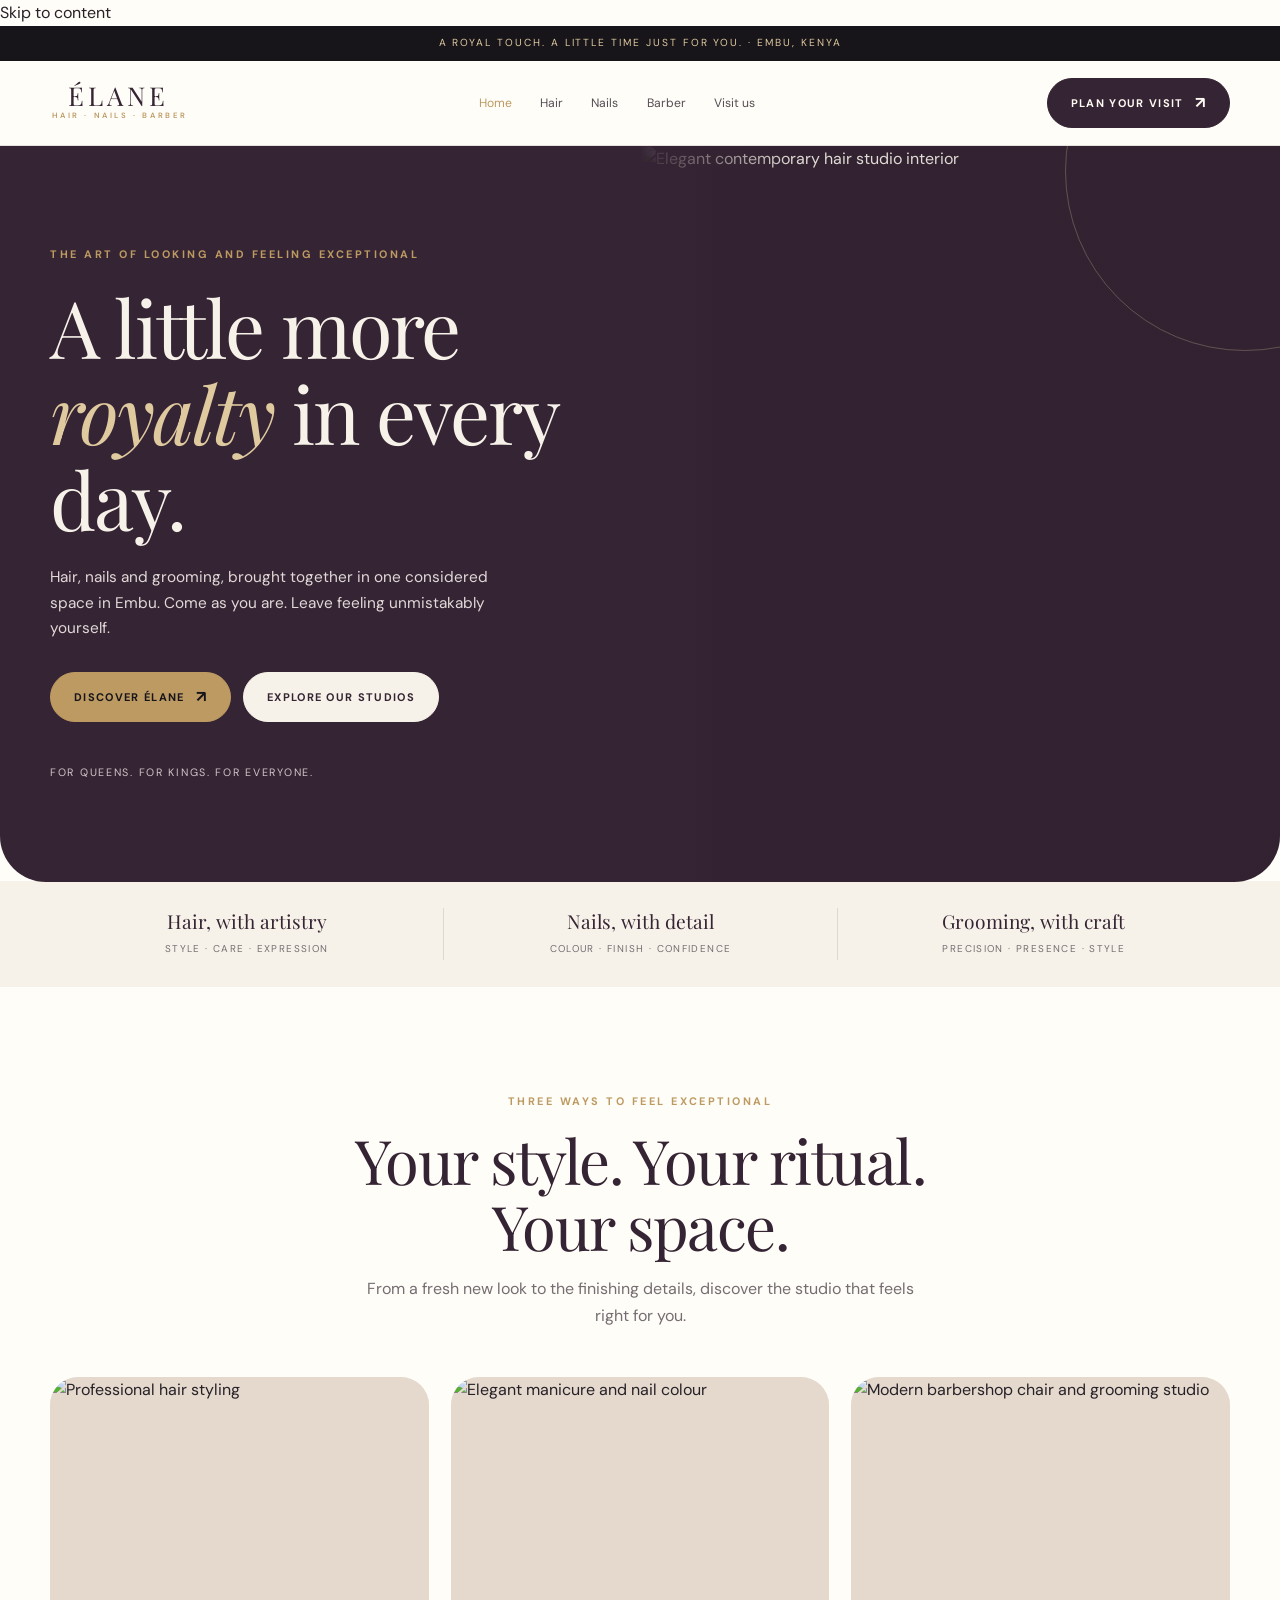
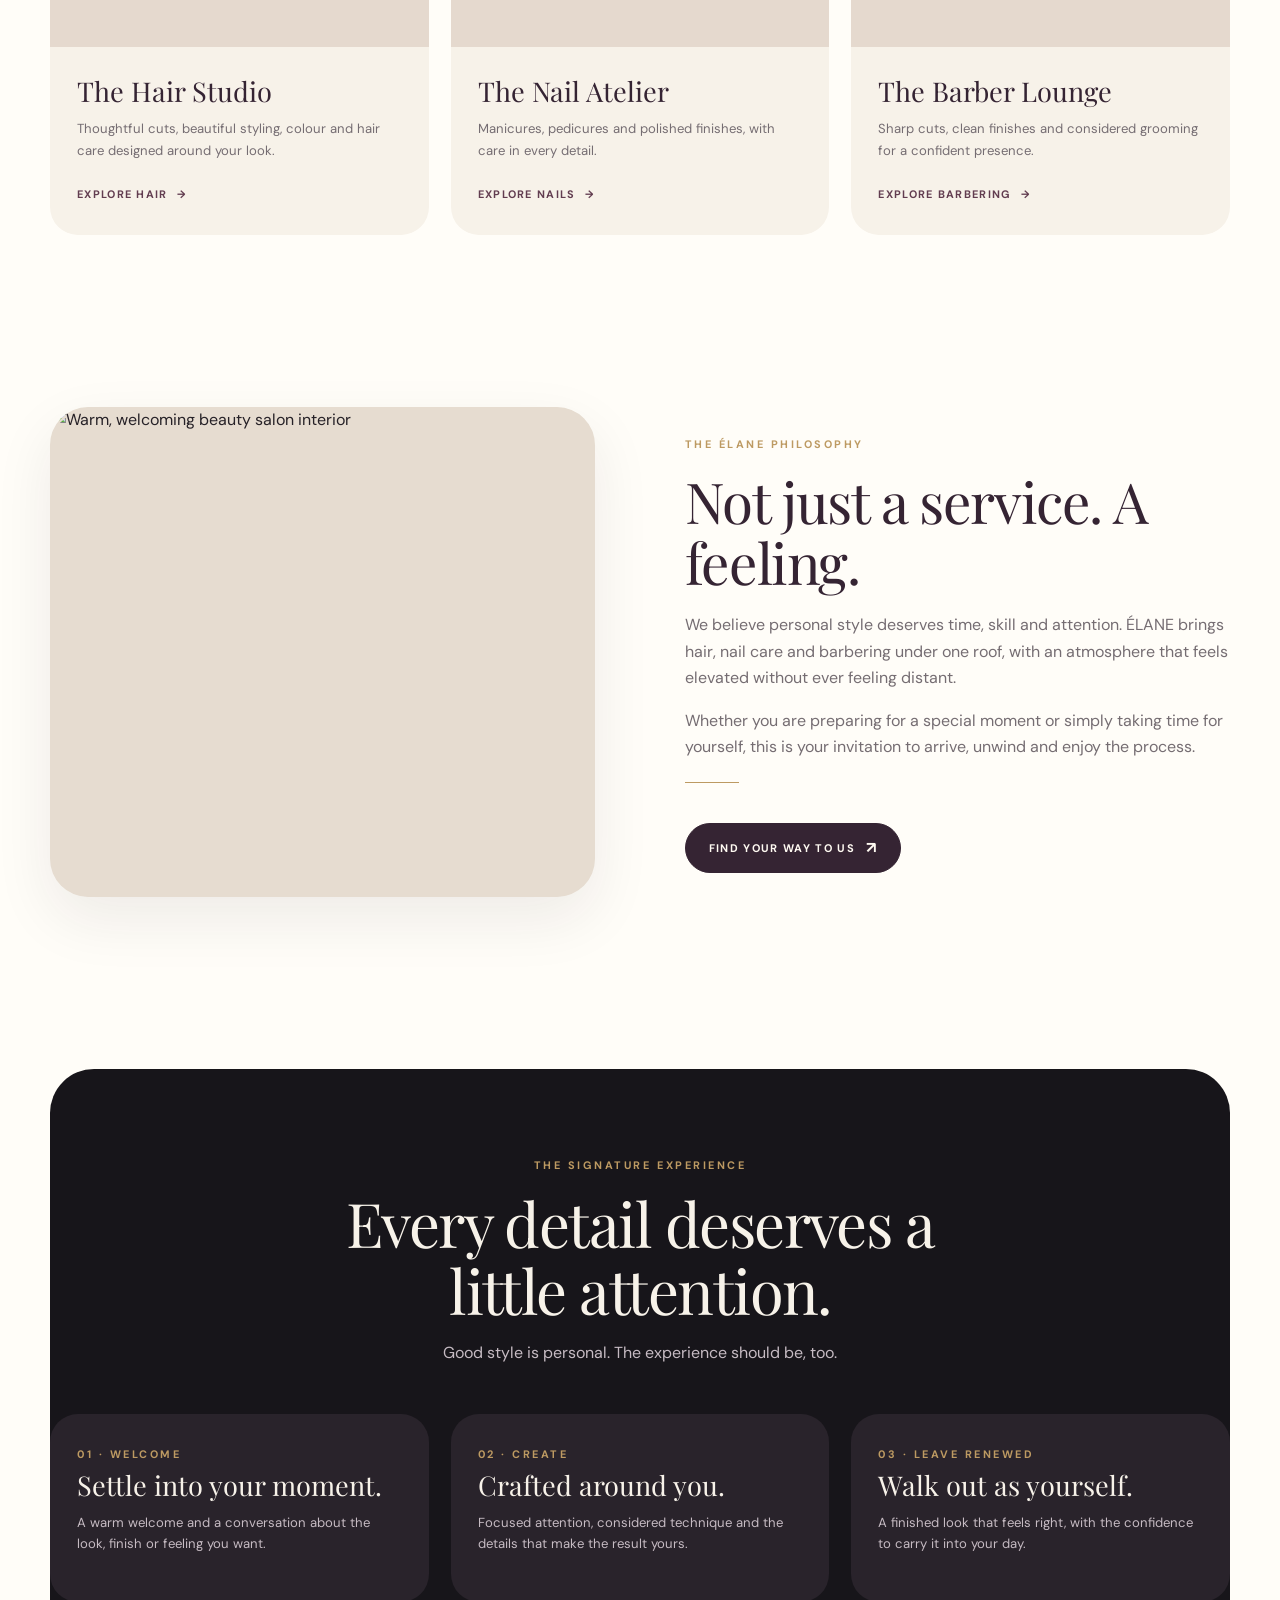
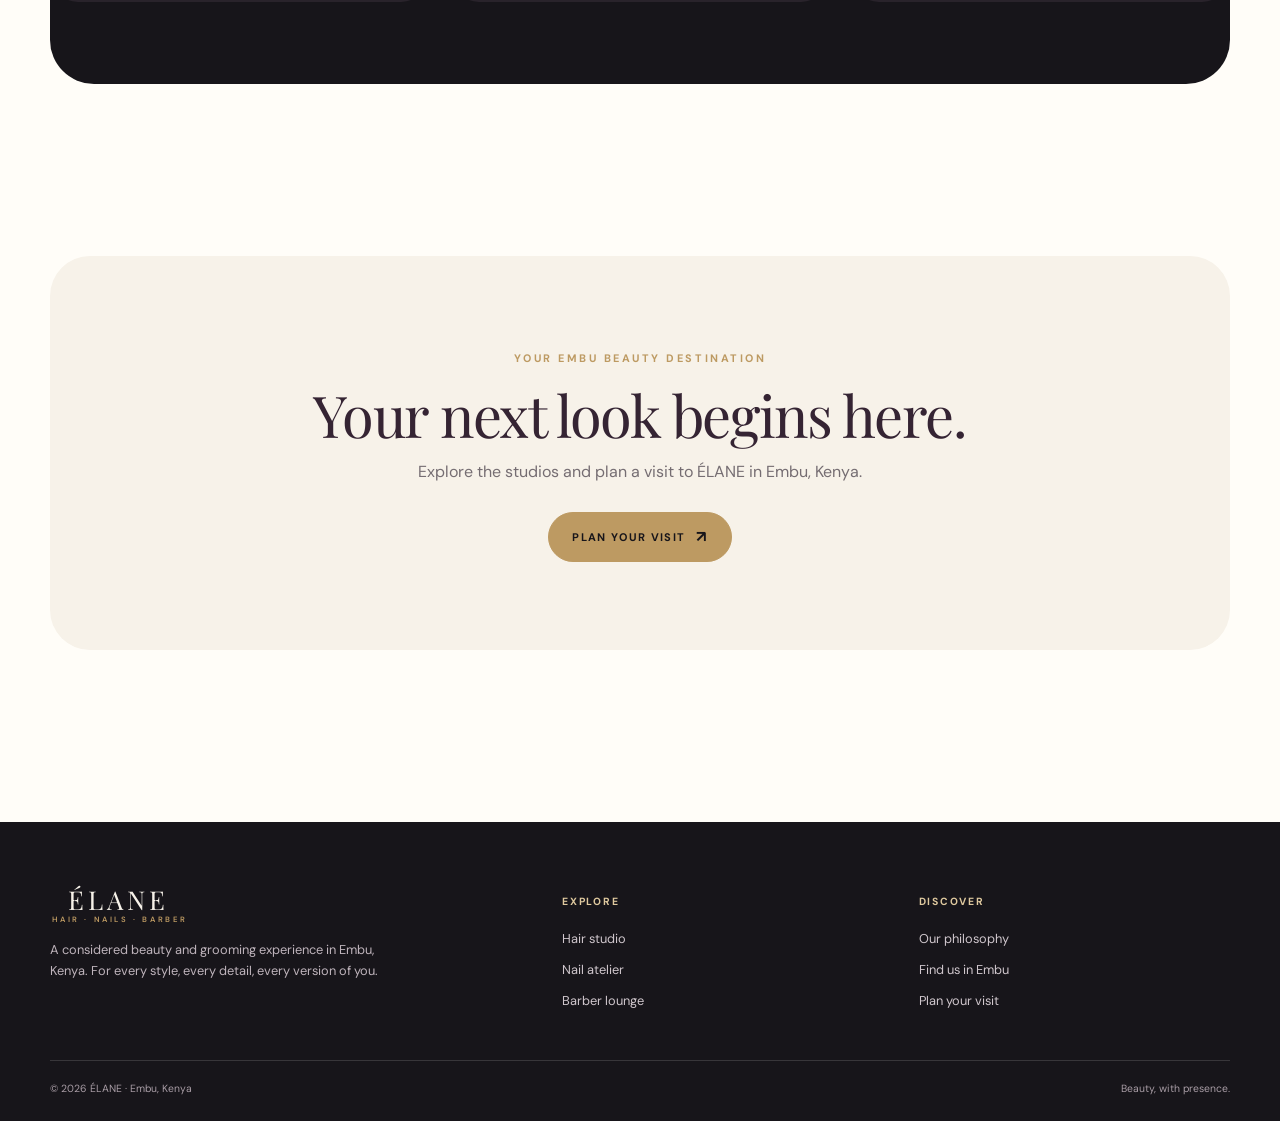
==== commit f2aa1da0: "Polish fixed navigation, accessibility and responsive layouts" ====
--- a/index.html
+++ b/index.html
@@ -1,4 +1,4 @@
-<!doctype html><html lang="en"><head><meta charset="utf-8"><meta name="viewport" content="width=device-width,initial-scale=1"><meta name="theme-color" content="#352433"><meta name="description" content="ÉLANE — premium hair, nail and barber studio in Embu, Kenya."><title>ÉLANE | Hair, Nails & Barber Studio in Embu</title><link rel="preconnect" href="https://fonts.googleapis.com"><link rel="preconnect" href="https://fonts.gstatic.com" crossorigin><link rel="stylesheet" href="assets/site.css"></head><body><div class="announcement">A royal touch. A little time just for you. · Embu, Kenya</div><header class="site-header"><div class="wrap nav"><a class="brand" href="index.html">ÉLANE<small>HAIR · NAILS · BARBER</small></a><nav class="nav-links" aria-label="Main navigation"><a href="index.html" aria-current="page">Home</a><a href="hair.html" >Hair</a><a href="nails.html" >Nails</a><a href="barber.html" >Barber</a><a href="contact.html" >Visit us</a></nav><div class="nav-actions"><a class="btn" href="contact.html">Plan your visit <span class="arrow">↗</span></a><button class="menu-toggle" aria-label="Open navigation" aria-expanded="false">☰</button></div></div></header><main><section class="hero"><div class="hero-grid"><div class="hero-copy"><span class="eyebrow">The art of looking and feeling exceptional</span><h1 class="serif">A little more <em>royalty</em> in every day.</h1><p>Hair, nails and grooming, brought together in one considered space in Embu. Come as you are. Leave feeling unmistakably yourself.</p><div class="hero-actions"><a class="btn gold" href="contact.html">Discover ÉLANE <span class="arrow">↗</span></a><a class="btn light" href="#studios">Explore our studios</a></div><div class="hero-kicker">For queens. For kings. For everyone.</div></div><div class="hero-image"><img src="https://images.unsplash.com/photo-1560066984-138dadb4c035?auto=format&fit=crop&w=1500&q=88" alt="Elegant contemporary hair studio interior"><div class="hero-orb"></div></div></div></section>
+<!doctype html><html lang="en"><head><meta charset="utf-8"><meta name="viewport" content="width=device-width,initial-scale=1"><meta name="theme-color" content="#352433"><meta name="description" content="ÉLANE — premium hair, nail and barber studio in Embu, Kenya."><title>ÉLANE | Hair, Nails & Barber Studio in Embu</title><link rel="preconnect" href="https://fonts.googleapis.com"><link rel="preconnect" href="https://fonts.gstatic.com" crossorigin><link rel="stylesheet" href="assets/site.css"></head><body><a class="skip-link" href="#main-content">Skip to content</a><div class="announcement">A royal touch. A little time just for you. · Embu, Kenya</div><header class="site-header"><div class="wrap nav"><a class="brand" href="index.html">ÉLANE<small>HAIR · NAILS · BARBER</small></a><nav class="nav-links" id="primary-navigation" aria-label="Main navigation"><a href="index.html" aria-current="page">Home</a><a href="hair.html" >Hair</a><a href="nails.html" >Nails</a><a href="barber.html" >Barber</a><a href="contact.html" >Visit us</a></nav><div class="nav-actions"><a class="btn" href="contact.html">Plan your visit <span class="arrow">↗</span></a><button class="menu-toggle" type="button" aria-label="Open navigation" aria-controls="primary-navigation" aria-expanded="false">☰</button></div></div></header><main id="main-content"><section class="hero"><div class="hero-grid"><div class="hero-copy"><span class="eyebrow">The art of looking and feeling exceptional</span><h1 class="serif">A little more <em>royalty</em> in every day.</h1><p>Hair, nails and grooming, brought together in one considered space in Embu. Come as you are. Leave feeling unmistakably yourself.</p><div class="hero-actions"><a class="btn gold" href="contact.html">Discover ÉLANE <span class="arrow">↗</span></a><a class="btn light" href="#studios">Explore our studios</a></div><div class="hero-kicker">For queens. For kings. For everyone.</div></div><div class="hero-image"><img src="https://images.unsplash.com/photo-1560066984-138dadb4c035?auto=format&fit=crop&w=1500&q=88" alt="Elegant contemporary hair studio interior"><div class="hero-orb" aria-hidden="true"></div></div></div></section>
 <section class="trust-strip"><div class="wrap trust-grid"><div><strong>Hair, with artistry</strong><span>Style · Care · Expression</span></div><div><strong>Nails, with detail</strong><span>Colour · Finish · Confidence</span></div><div><strong>Grooming, with craft</strong><span>Precision · Presence · Style</span></div></div></section>
 <section class="section" id="studios"><div class="wrap"><div class="section-head reveal"><span class="eyebrow">Three ways to feel exceptional</span><h2 class="serif">Your style. Your ritual. Your space.</h2><p>From a fresh new look to the finishing details, discover the studio that feels right for you.</p></div><div class="service-grid"><article class="service-card reveal"><div class="image"><img src="https://images.unsplash.com/photo-1560869713-da86a9ec9e9e?auto=format&fit=crop&w=1000&q=85" alt="Professional hair styling"></div><div class="service-content"><h3>The Hair Studio</h3><p>Thoughtful cuts, beautiful styling, colour and hair care designed around your look.</p><a class="text-link" href="hair.html">Explore hair <span>→</span></a></div></article><article class="service-card reveal delay-1"><div class="image"><img src="https://images.unsplash.com/photo-1604654894610-df63bc536371?auto=format&fit=crop&w=1000&q=85" alt="Elegant manicure and nail colour"></div><div class="service-content"><h3>The Nail Atelier</h3><p>Manicures, pedicures and polished finishes, with care in every detail.</p><a class="text-link" href="nails.html">Explore nails <span>→</span></a></div></article><article class="service-card reveal delay-2"><div class="image"><img src="https://images.unsplash.com/photo-1503951914875-452162b0f3f1?auto=format&fit=crop&w=1000&q=85" alt="Modern barbershop chair and grooming studio"></div><div class="service-content"><h3>The Barber Lounge</h3><p>Sharp cuts, clean finishes and considered grooming for a confident presence.</p><a class="text-link" href="barber.html">Explore barbering <span>→</span></a></div></article></div></div></section>
 <section class="section compact"><div class="wrap split"><div class="photo-frame reveal"><img src="https://images.unsplash.com/photo-1521590832167-7bcbfaa6381f?auto=format&fit=crop&w=1200&q=85" alt="Warm, welcoming beauty salon interior"></div><div class="copy-block reveal delay-1"><span class="eyebrow">The ÉLANE philosophy</span><h2 class="serif">Not just a service. A feeling.</h2><p>We believe personal style deserves time, skill and attention. ÉLANE brings hair, nail care and barbering under one roof, with an atmosphere that feels elevated without ever feeling distant.</p><p>Whether you are preparing for a special moment or simply taking time for yourself, this is your invitation to arrive, unwind and enjoy the process.</p><div class="gold-rule"></div><a class="btn" href="contact.html">Find your way to us <span class="arrow">↗</span></a></div></div></section>
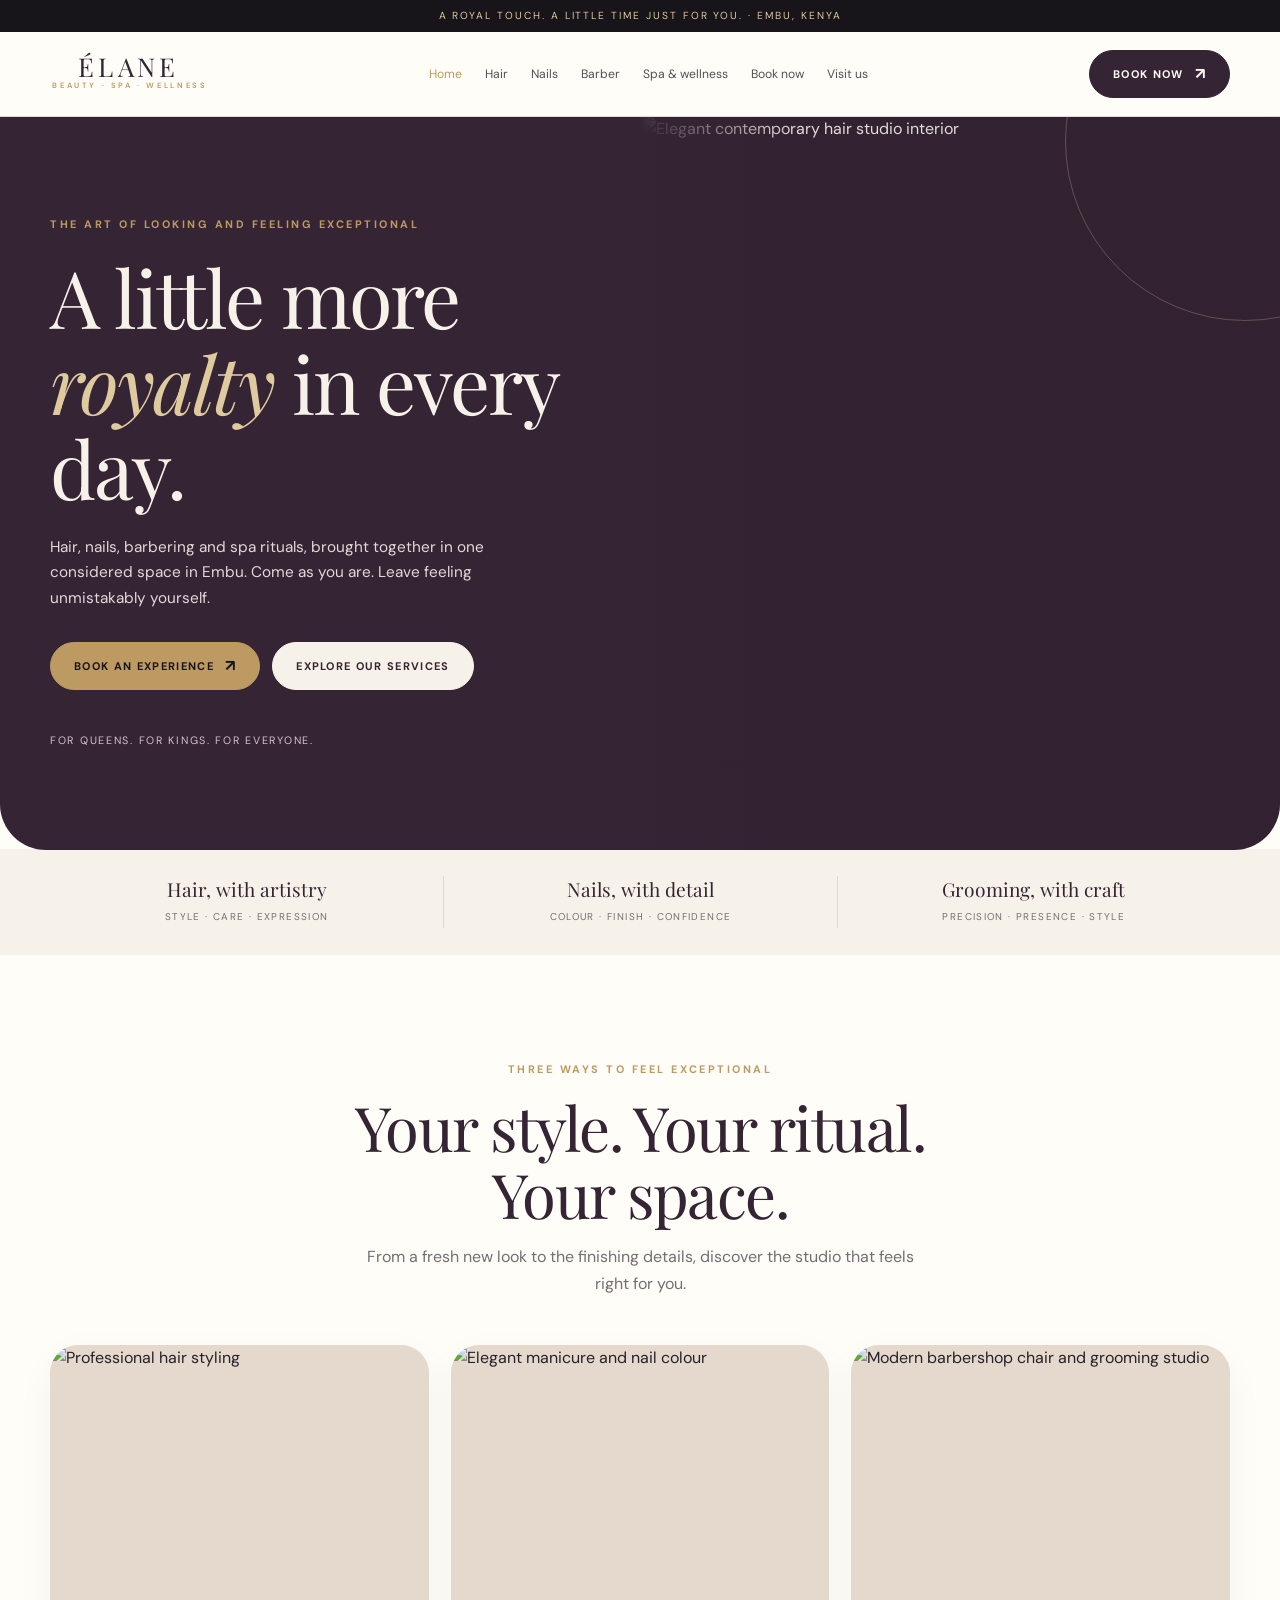
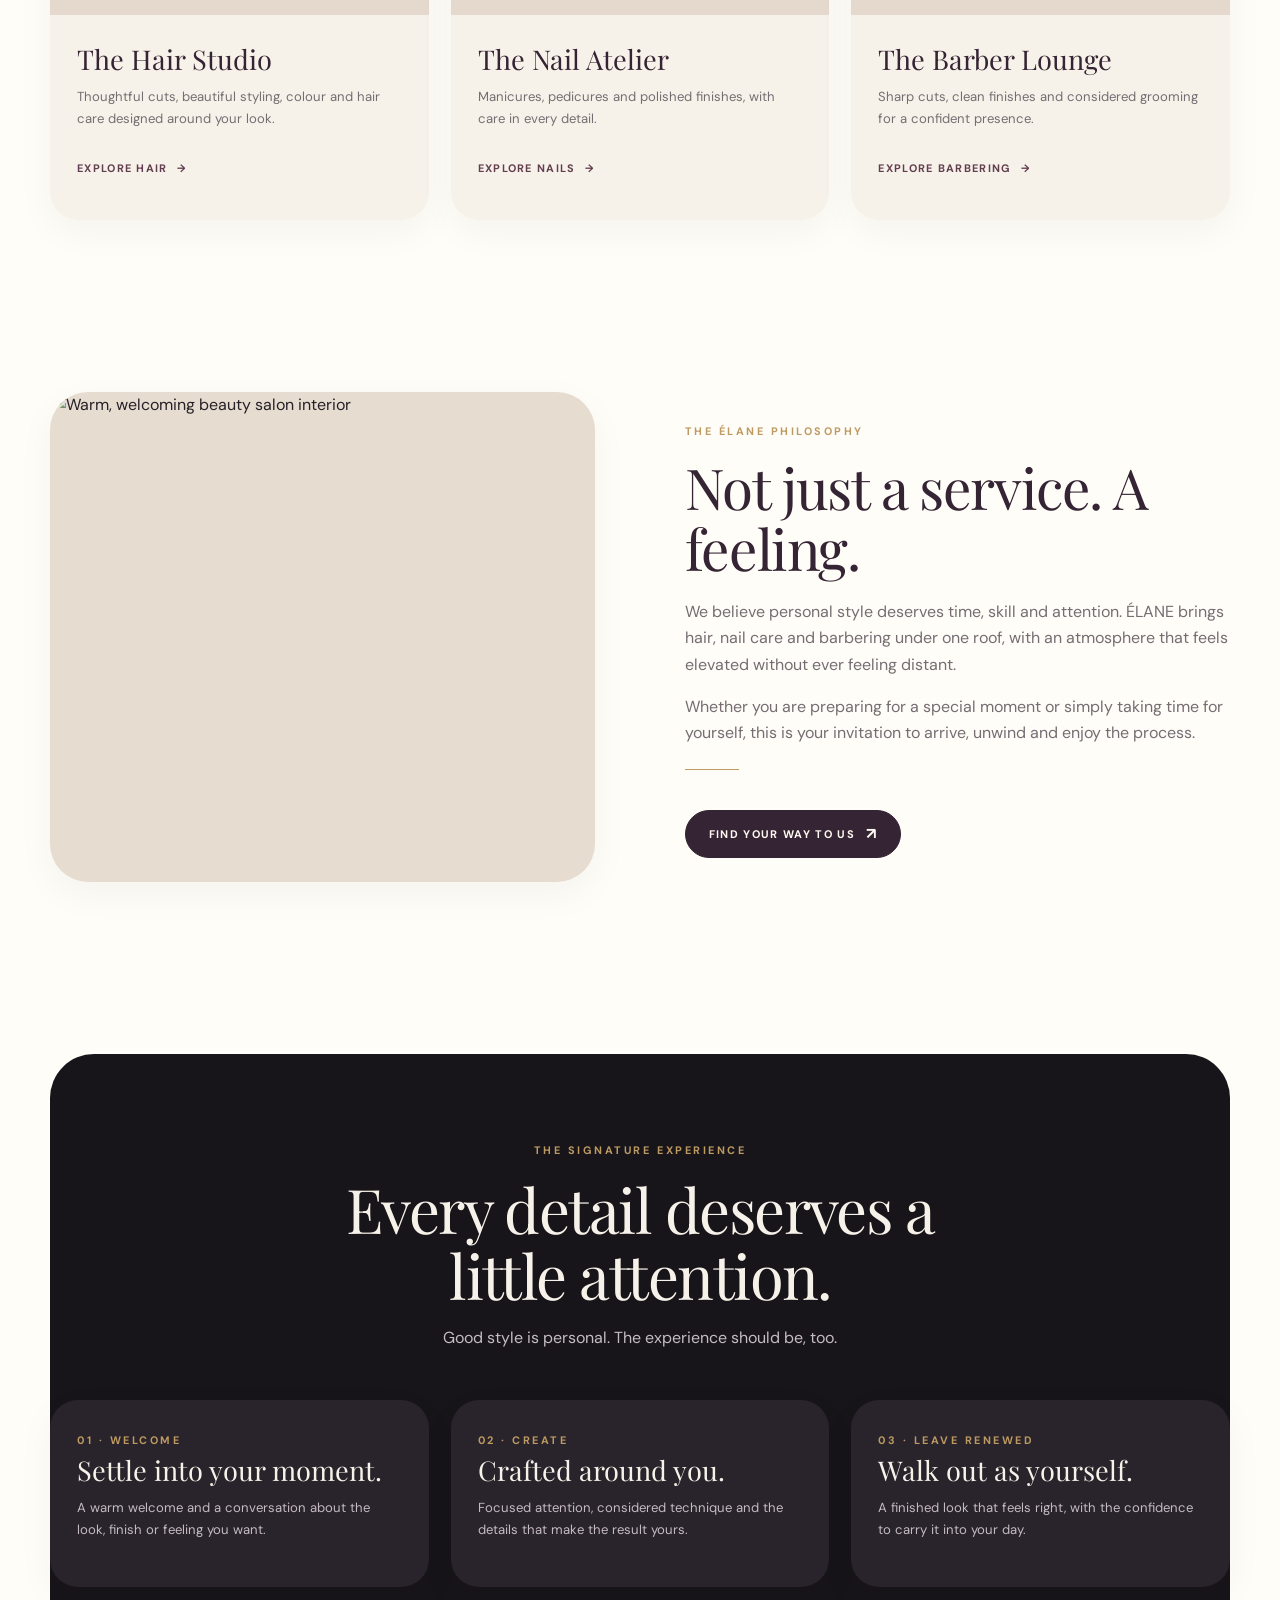
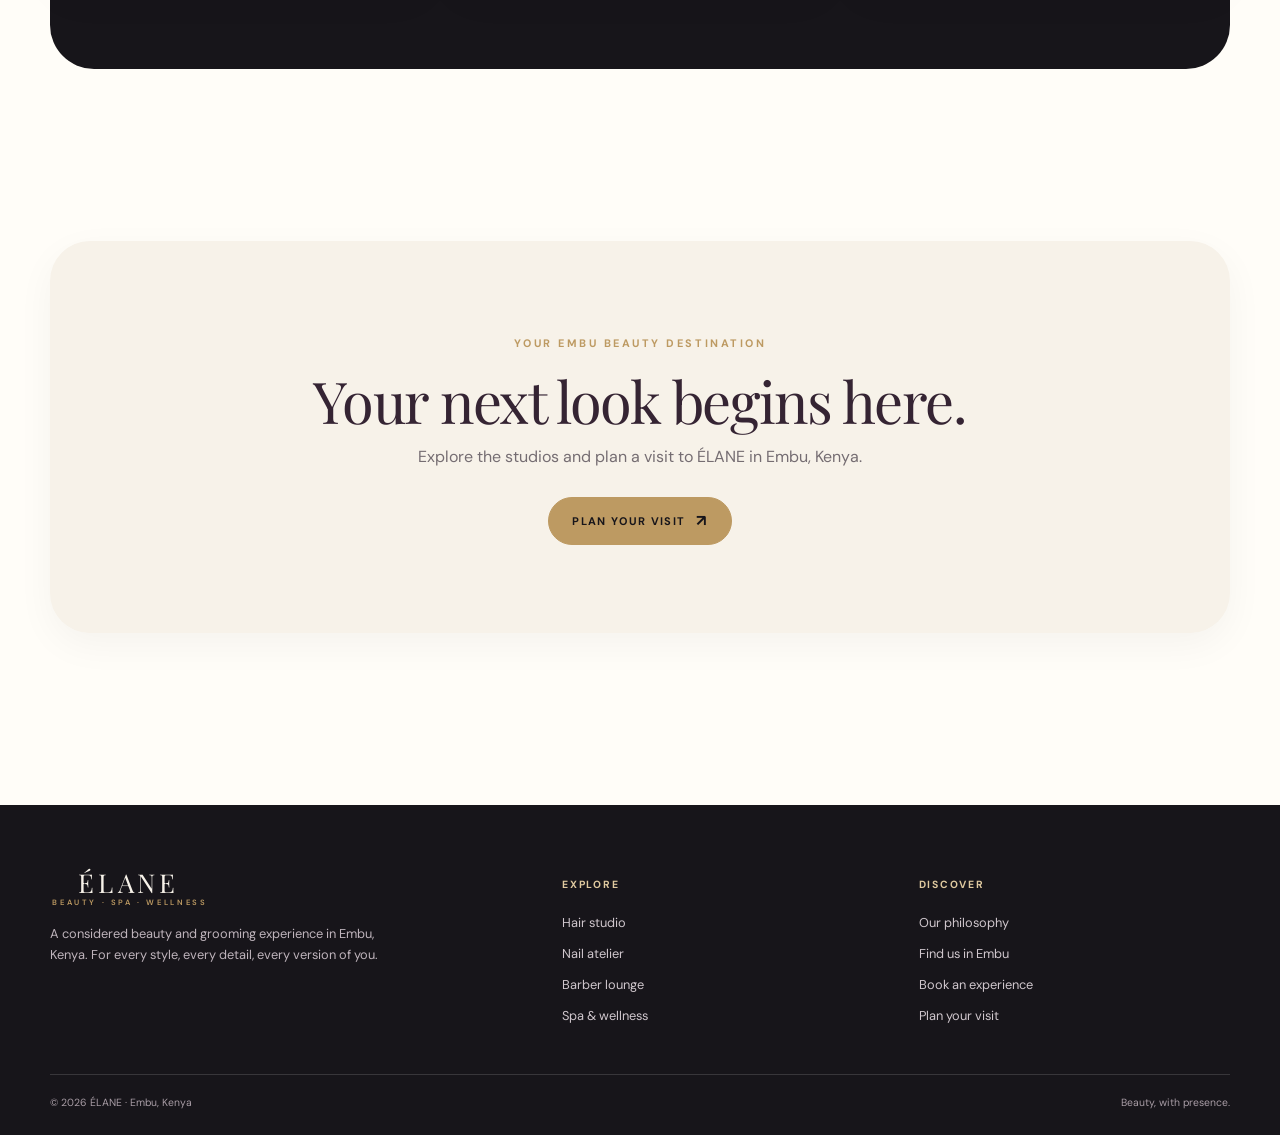
==== commit df7ca830: "Add ÉLANE spa booking navigation" ====
--- a/index.html
+++ b/index.html
@@ -1,6 +1,6 @@
-<!doctype html><html lang="en"><head><meta charset="utf-8"><meta name="viewport" content="width=device-width,initial-scale=1"><meta name="theme-color" content="#352433"><meta name="description" content="ÉLANE — premium hair, nail and barber studio in Embu, Kenya."><title>ÉLANE | Hair, Nails & Barber Studio in Embu</title><link rel="preconnect" href="https://fonts.googleapis.com"><link rel="preconnect" href="https://fonts.gstatic.com" crossorigin><link rel="stylesheet" href="assets/site.css"></head><body><a class="skip-link" href="#main-content">Skip to content</a><div class="announcement">A royal touch. A little time just for you. · Embu, Kenya</div><header class="site-header"><div class="wrap nav"><a class="brand" href="index.html">ÉLANE<small>HAIR · NAILS · BARBER</small></a><nav class="nav-links" id="primary-navigation" aria-label="Main navigation"><a href="index.html" aria-current="page">Home</a><a href="hair.html" >Hair</a><a href="nails.html" >Nails</a><a href="barber.html" >Barber</a><a href="contact.html" >Visit us</a></nav><div class="nav-actions"><a class="btn" href="contact.html">Plan your visit <span class="arrow">↗</span></a><button class="menu-toggle" type="button" aria-label="Open navigation" aria-controls="primary-navigation" aria-expanded="false">☰</button></div></div></header><main id="main-content"><section class="hero"><div class="hero-grid"><div class="hero-copy"><span class="eyebrow">The art of looking and feeling exceptional</span><h1 class="serif">A little more <em>royalty</em> in every day.</h1><p>Hair, nails and grooming, brought together in one considered space in Embu. Come as you are. Leave feeling unmistakably yourself.</p><div class="hero-actions"><a class="btn gold" href="contact.html">Discover ÉLANE <span class="arrow">↗</span></a><a class="btn light" href="#studios">Explore our studios</a></div><div class="hero-kicker">For queens. For kings. For everyone.</div></div><div class="hero-image"><img src="https://images.unsplash.com/photo-1560066984-138dadb4c035?auto=format&fit=crop&w=1500&q=88" alt="Elegant contemporary hair studio interior"><div class="hero-orb" aria-hidden="true"></div></div></div></section>
+<!doctype html><html lang="en"><head><meta charset="utf-8"><meta name="viewport" content="width=device-width,initial-scale=1"><meta name="theme-color" content="#352433"><meta name="description" content="ÉLANE — premium hair, nail and barber studio in Embu, Kenya."><title>ÉLANE | Hair, Nails & Barber Studio in Embu</title><link rel="preconnect" href="https://fonts.googleapis.com"><link rel="preconnect" href="https://fonts.gstatic.com" crossorigin><link rel="stylesheet" href="assets/site.css"></head><body><a class="skip-link" href="#main-content">Skip to content</a><div class="announcement">A royal touch. A little time just for you. · Embu, Kenya</div><header class="site-header"><div class="wrap nav"><a class="brand" href="index.html">ÉLANE<small>BEAUTY · SPA · WELLNESS</small></a><nav class="nav-links" id="primary-navigation" aria-label="Main navigation"><a href="index.html" aria-current="page">Home</a><a href="hair.html" >Hair</a><a href="nails.html" >Nails</a><a href="barber.html" >Barber</a><a href="spa.html">Spa & wellness</a><a href="booking.html">Book now</a><a href="contact.html" >Visit us</a></nav><div class="nav-actions"><a class="btn" href="booking.html">Book now <span class="arrow">↗</span></a><button class="menu-toggle" type="button" aria-label="Open navigation" aria-controls="primary-navigation" aria-expanded="false">☰</button></div></div></header><main id="main-content"><section class="hero"><div class="hero-grid"><div class="hero-copy"><span class="eyebrow">The art of looking and feeling exceptional</span><h1 class="serif">A little more <em>royalty</em> in every day.</h1><p>Hair, nails, barbering and spa rituals, brought together in one considered space in Embu. Come as you are. Leave feeling unmistakably yourself.</p><div class="hero-actions"><a class="btn gold" href="booking.html">Book an experience <span class="arrow">↗</span></a><a class="btn light" href="#studios">Explore our services</a></div><div class="hero-kicker">For queens. For kings. For everyone.</div></div><div class="hero-image"><img src="https://images.unsplash.com/photo-1560066984-138dadb4c035?auto=format&fit=crop&w=1500&q=88" alt="Elegant contemporary hair studio interior"><div class="hero-orb" aria-hidden="true"></div></div></div></section>
 <section class="trust-strip"><div class="wrap trust-grid"><div><strong>Hair, with artistry</strong><span>Style · Care · Expression</span></div><div><strong>Nails, with detail</strong><span>Colour · Finish · Confidence</span></div><div><strong>Grooming, with craft</strong><span>Precision · Presence · Style</span></div></div></section>
 <section class="section" id="studios"><div class="wrap"><div class="section-head reveal"><span class="eyebrow">Three ways to feel exceptional</span><h2 class="serif">Your style. Your ritual. Your space.</h2><p>From a fresh new look to the finishing details, discover the studio that feels right for you.</p></div><div class="service-grid"><article class="service-card reveal"><div class="image"><img src="https://images.unsplash.com/photo-1560869713-da86a9ec9e9e?auto=format&fit=crop&w=1000&q=85" alt="Professional hair styling"></div><div class="service-content"><h3>The Hair Studio</h3><p>Thoughtful cuts, beautiful styling, colour and hair care designed around your look.</p><a class="text-link" href="hair.html">Explore hair <span>→</span></a></div></article><article class="service-card reveal delay-1"><div class="image"><img src="https://images.unsplash.com/photo-1604654894610-df63bc536371?auto=format&fit=crop&w=1000&q=85" alt="Elegant manicure and nail colour"></div><div class="service-content"><h3>The Nail Atelier</h3><p>Manicures, pedicures and polished finishes, with care in every detail.</p><a class="text-link" href="nails.html">Explore nails <span>→</span></a></div></article><article class="service-card reveal delay-2"><div class="image"><img src="https://images.unsplash.com/photo-1503951914875-452162b0f3f1?auto=format&fit=crop&w=1000&q=85" alt="Modern barbershop chair and grooming studio"></div><div class="service-content"><h3>The Barber Lounge</h3><p>Sharp cuts, clean finishes and considered grooming for a confident presence.</p><a class="text-link" href="barber.html">Explore barbering <span>→</span></a></div></article></div></div></section>
 <section class="section compact"><div class="wrap split"><div class="photo-frame reveal"><img src="https://images.unsplash.com/photo-1521590832167-7bcbfaa6381f?auto=format&fit=crop&w=1200&q=85" alt="Warm, welcoming beauty salon interior"></div><div class="copy-block reveal delay-1"><span class="eyebrow">The ÉLANE philosophy</span><h2 class="serif">Not just a service. A feeling.</h2><p>We believe personal style deserves time, skill and attention. ÉLANE brings hair, nail care and barbering under one roof, with an atmosphere that feels elevated without ever feeling distant.</p><p>Whether you are preparing for a special moment or simply taking time for yourself, this is your invitation to arrive, unwind and enjoy the process.</p><div class="gold-rule"></div><a class="btn" href="contact.html">Find your way to us <span class="arrow">↗</span></a></div></div></section>
 <section class="section"><div class="wrap dark-panel"><div class="section-head reveal"><span class="eyebrow">The signature experience</span><h2 class="serif">Every detail deserves a little attention.</h2><p>Good style is personal. The experience should be, too.</p></div><div class="service-grid"><article class="service-card reveal"><div class="service-content"><span class="eyebrow">01 · Welcome</span><h3>Settle into your moment.</h3><p>A warm welcome and a conversation about the look, finish or feeling you want.</p></div></article><article class="service-card reveal delay-1"><div class="service-content"><span class="eyebrow">02 · Create</span><h3>Crafted around you.</h3><p>Focused attention, considered technique and the details that make the result yours.</p></div></article><article class="service-card reveal delay-2"><div class="service-content"><span class="eyebrow">03 · Leave renewed</span><h3>Walk out as yourself.</h3><p>A finished look that feels right, with the confidence to carry it into your day.</p></div></article></div></div></section>
-<section class="section compact"><div class="wrap"><div class="cta-band reveal"><span class="eyebrow">Your Embu beauty destination</span><h2 class="serif">Your next look begins here.</h2><p>Explore the studios and plan a visit to ÉLANE in Embu, Kenya.</p><a class="btn gold" href="contact.html">Plan your visit <span class="arrow">↗</span></a></div></div></section></main><footer class="site-footer"><div class="wrap"><div class="footer-grid"><div><a class="brand footer-brand" href="index.html">ÉLANE<small>HAIR · NAILS · BARBER</small></a><p>A considered beauty and grooming experience in Embu, Kenya. For every style, every detail, every version of you.</p></div><div><h4>Explore</h4><div class="footer-links"><a href="hair.html">Hair studio</a><a href="nails.html">Nail atelier</a><a href="barber.html">Barber lounge</a></div></div><div><h4>Discover</h4><div class="footer-links"><a href="index.html">Our philosophy</a><a href="contact.html">Find us in Embu</a><a href="contact.html">Plan your visit</a></div></div></div><div class="footer-bottom"><span>© 2026 ÉLANE · Embu, Kenya</span><span>Beauty, with presence.</span></div></div></footer><script src="assets/site.js" defer></script></body></html>+<section class="section compact"><div class="wrap"><div class="cta-band reveal"><span class="eyebrow">Your Embu beauty destination</span><h2 class="serif">Your next look begins here.</h2><p>Explore the studios and plan a visit to ÉLANE in Embu, Kenya.</p><a class="btn gold" href="contact.html">Plan your visit <span class="arrow">↗</span></a></div></div></section></main><footer class="site-footer"><div class="wrap"><div class="footer-grid"><div><a class="brand footer-brand" href="index.html">ÉLANE<small>BEAUTY · SPA · WELLNESS</small></a><p>A considered beauty and grooming experience in Embu, Kenya. For every style, every detail, every version of you.</p></div><div><h4>Explore</h4><div class="footer-links"><a href="hair.html">Hair studio</a><a href="nails.html">Nail atelier</a><a href="barber.html">Barber lounge</a><a href="spa.html">Spa & wellness</a></div></div><div><h4>Discover</h4><div class="footer-links"><a href="index.html">Our philosophy</a><a href="contact.html">Find us in Embu</a><a href="booking.html">Book an experience</a><a href="contact.html">Plan your visit</a></div></div></div><div class="footer-bottom"><span>© 2026 ÉLANE · Embu, Kenya</span><span>Beauty, with presence.</span></div></div></footer><script src="assets/site.js" defer></script></body></html>
--- a/assets/site.css
+++ b/assets/site.css
@@ -15,3 +15,30 @@
 @media(prefers-reduced-motion:reduce){*,*:before,*:after{scroll-behavior:auto!important;animation-duration:.01ms!important;transition-duration:.01ms!important}.reveal{opacity:1;transform:none}}
 @media(max-width:900px){.nav{height:76px}.menu-toggle{display:grid;place-items:center}.nav-actions>.btn{display:none}.nav-links{display:none;position:fixed;inset:76px 0 auto;background:var(--paper);padding:25px 28px 32px;box-shadow:0 20px 35px #17151a18;flex-direction:column;align-items:flex-start;gap:19px}.nav-links.open{display:flex}.nav-links a{font-size:.95rem}.hero-grid{grid-template-columns:1fr}.hero-copy{padding:76px 40px 70px}.hero-image{min-height:430px;grid-row:1}.hero-image:after{background:linear-gradient(0deg,var(--plum) 0%,transparent 35%)}.split{gap:40px}.service-grid{grid-template-columns:repeat(2,1fr)}.footer-grid{grid-template-columns:1.3fr 1fr}.footer-grid>div:first-child{grid-column:1/-1}}
 @media(max-width:620px){.wrap{width:calc(100% - 34px)}.announcement{font-size:.55rem;letter-spacing:.12em}.nav{height:70px}.nav-links{inset:70px 0 auto}.brand{font-size:1.45rem}.hero{border-radius:0 0 28px 28px}.hero-copy{padding:55px 23px 58px}.hero h1{font-size:clamp(3.25rem,15vw,4.6rem)}.hero-copy>p{font-size:.88rem}.hero-image{min-height:300px}.hero-actions{width:100%}.hero-actions .btn{flex:1}.trust-grid{padding:21px 0;grid-template-columns:1fr;gap:14px}.trust-grid>div+div{border:0;border-top:1px solid var(--line);padding-top:13px}.section{padding:72px 0}.section.compact{padding:55px 0}.section-head{margin-bottom:32px}.section-head h2{font-size:2.7rem}.split{grid-template-columns:1fr;gap:30px}.photo-frame,.photo-frame img{min-height:330px}.copy-block h2{font-size:2.8rem}.service-grid{grid-template-columns:1fr;gap:17px}.service-card .image{height:235px}.service-content{padding:22px}.dark-panel{padding:60px 0;border-radius:28px}.page-hero{padding:66px 0 70px;border-radius:0 0 28px 28px}.page-hero h1{font-size:3.3rem}.feature-list{grid-template-columns:1fr}.gallery{grid-template-columns:1fr 1fr;gap:10px}.gallery img{height:170px;border-radius:17px}.gallery img:first-child{grid-column:span 2;grid-row:auto;height:240px;min-height:0}.location-card{padding:27px}.map-link{min-height:260px;border-radius:24px}.cta-band{padding:62px 21px;border-radius:26px}.footer-grid{grid-template-columns:1fr;gap:30px}.footer-grid>div:first-child{grid-column:auto}.site-footer{margin-top:70px;padding-top:52px}.footer-bottom{display:block;line-height:2.2}.btn{padding:12px 17px;font-size:.63rem;min-height:47px}}
+
+/* Fixed site chrome, consistent components and accessible interaction */
+:root{--header-height:84px;--announcement-height:32px}
+body{padding-top:calc(var(--header-height) + var(--announcement-height))}
+.announcement{position:fixed;inset:0 0 auto;z-index:61;height:var(--announcement-height);display:flex;align-items:center;justify-content:center}
+.site-header{position:fixed;top:var(--announcement-height);left:0;right:0;z-index:60}
+.skip-link{position:fixed;top:8px;left:12px;z-index:1000;padding:12px 18px;border-radius:999px;background:var(--gold-light);color:var(--night);font-weight:700;transform:translateY(-160%);transition:transform .2s}
+.skip-link:focus{transform:translateY(0)}
+:focus-visible{outline:3px solid var(--gold);outline-offset:4px}
+.nav-links a{padding:10px 0}
+.btn,.menu-toggle{min-height:48px}
+.page-hero{isolation:isolate;background:radial-gradient(ellipse at 85% 15%,#bd9a6230 0,transparent 35%),linear-gradient(120deg,#352433,#493344 65%,#2a202c)}
+.page-hero:before{content:"";position:absolute;inset:auto -5% -65% 45%;height:340px;border:1px solid #dfc99f24;border-radius:50%;transform:rotate(-18deg);z-index:-1}
+.service-card,.feature-item,.location-card,.cta-band,.photo-frame,.map-link{box-shadow:0 12px 38px #2117220b}
+.service-card:focus-within{outline:2px solid var(--gold);outline-offset:4px}
+.text-link{min-height:44px}
+.map-link .btn{pointer-events:none}
+.contact-details{display:grid;grid-template-columns:repeat(3,minmax(0,1fr));gap:16px;margin-top:24px}
+.contact-detail{padding:23px 24px;border:1px solid var(--line);border-radius:24px;background:var(--paper);min-width:0}
+.contact-detail .eyebrow{display:block;margin-bottom:8px}
+.contact-detail strong{display:block;color:var(--plum);font:1.15rem var(--serif);overflow-wrap:anywhere}
+.contact-detail p{font-size:.76rem;margin:7px 0 0;color:var(--muted)}
+.demo-note{margin-top:15px;font-size:.7rem!important;color:var(--muted)!important}
+@media(max-width:900px){:root{--header-height:76px;--announcement-height:30px}.nav{height:var(--header-height)}.nav-links{top:calc(var(--announcement-height) + var(--header-height));inset-inline:0;max-height:calc(100dvh - var(--announcement-height) - var(--header-height));overflow-y:auto}.site-header{top:var(--announcement-height)}body{padding-top:calc(var(--header-height) + var(--announcement-height))}}
+@media(max-width:620px){:root{--header-height:70px;--announcement-height:28px}.nav{height:var(--header-height)}.announcement{font-size:.52rem;letter-spacing:.1em}.nav-links{top:calc(var(--announcement-height) + var(--header-height));padding:20px 24px 26px}.contact-details{grid-template-columns:1fr}.contact-detail{padding:20px}.hero-image img{min-height:300px}}
+@media(min-width:901px){.nav-links{gap:clamp(12px,1.8vw,25px)}.nav-links a{white-space:nowrap}}
+@media(forced-colors:active){.btn,.service-card,.contact-detail{border:1px solid ButtonText}}
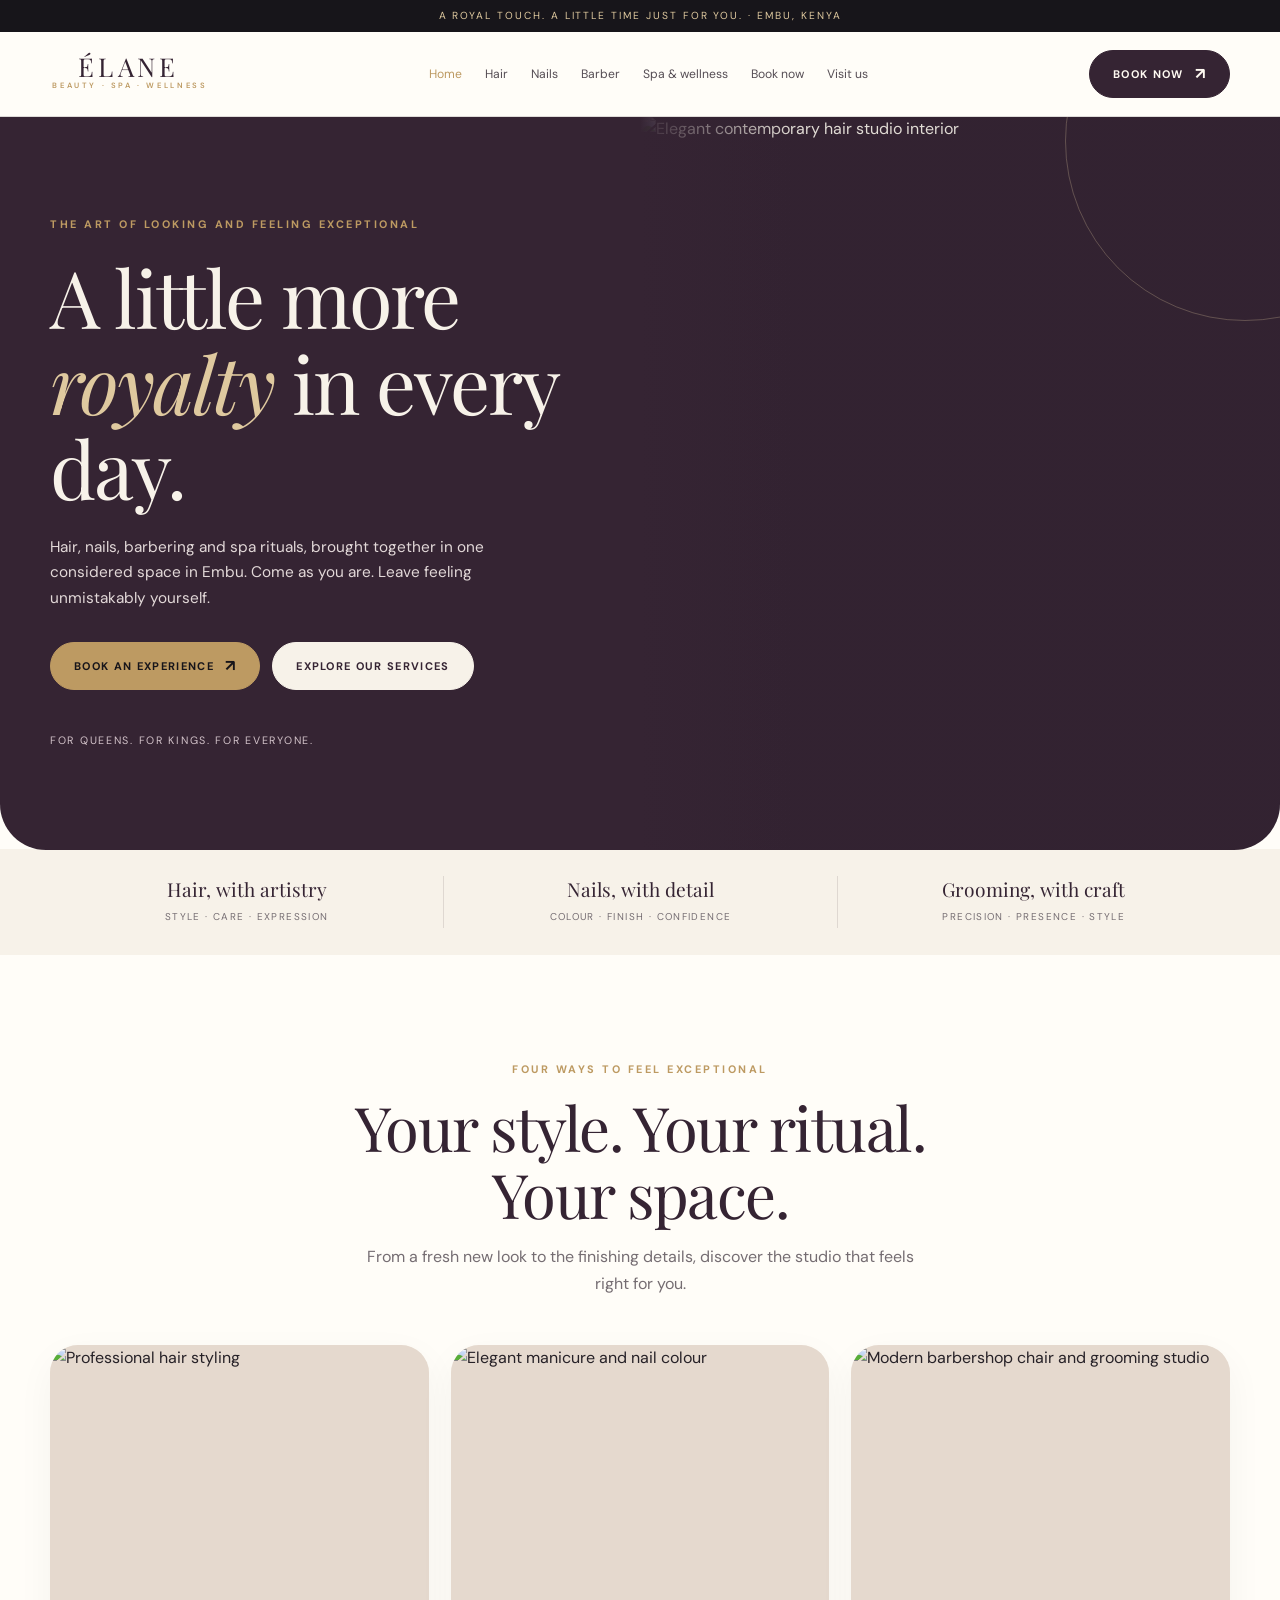
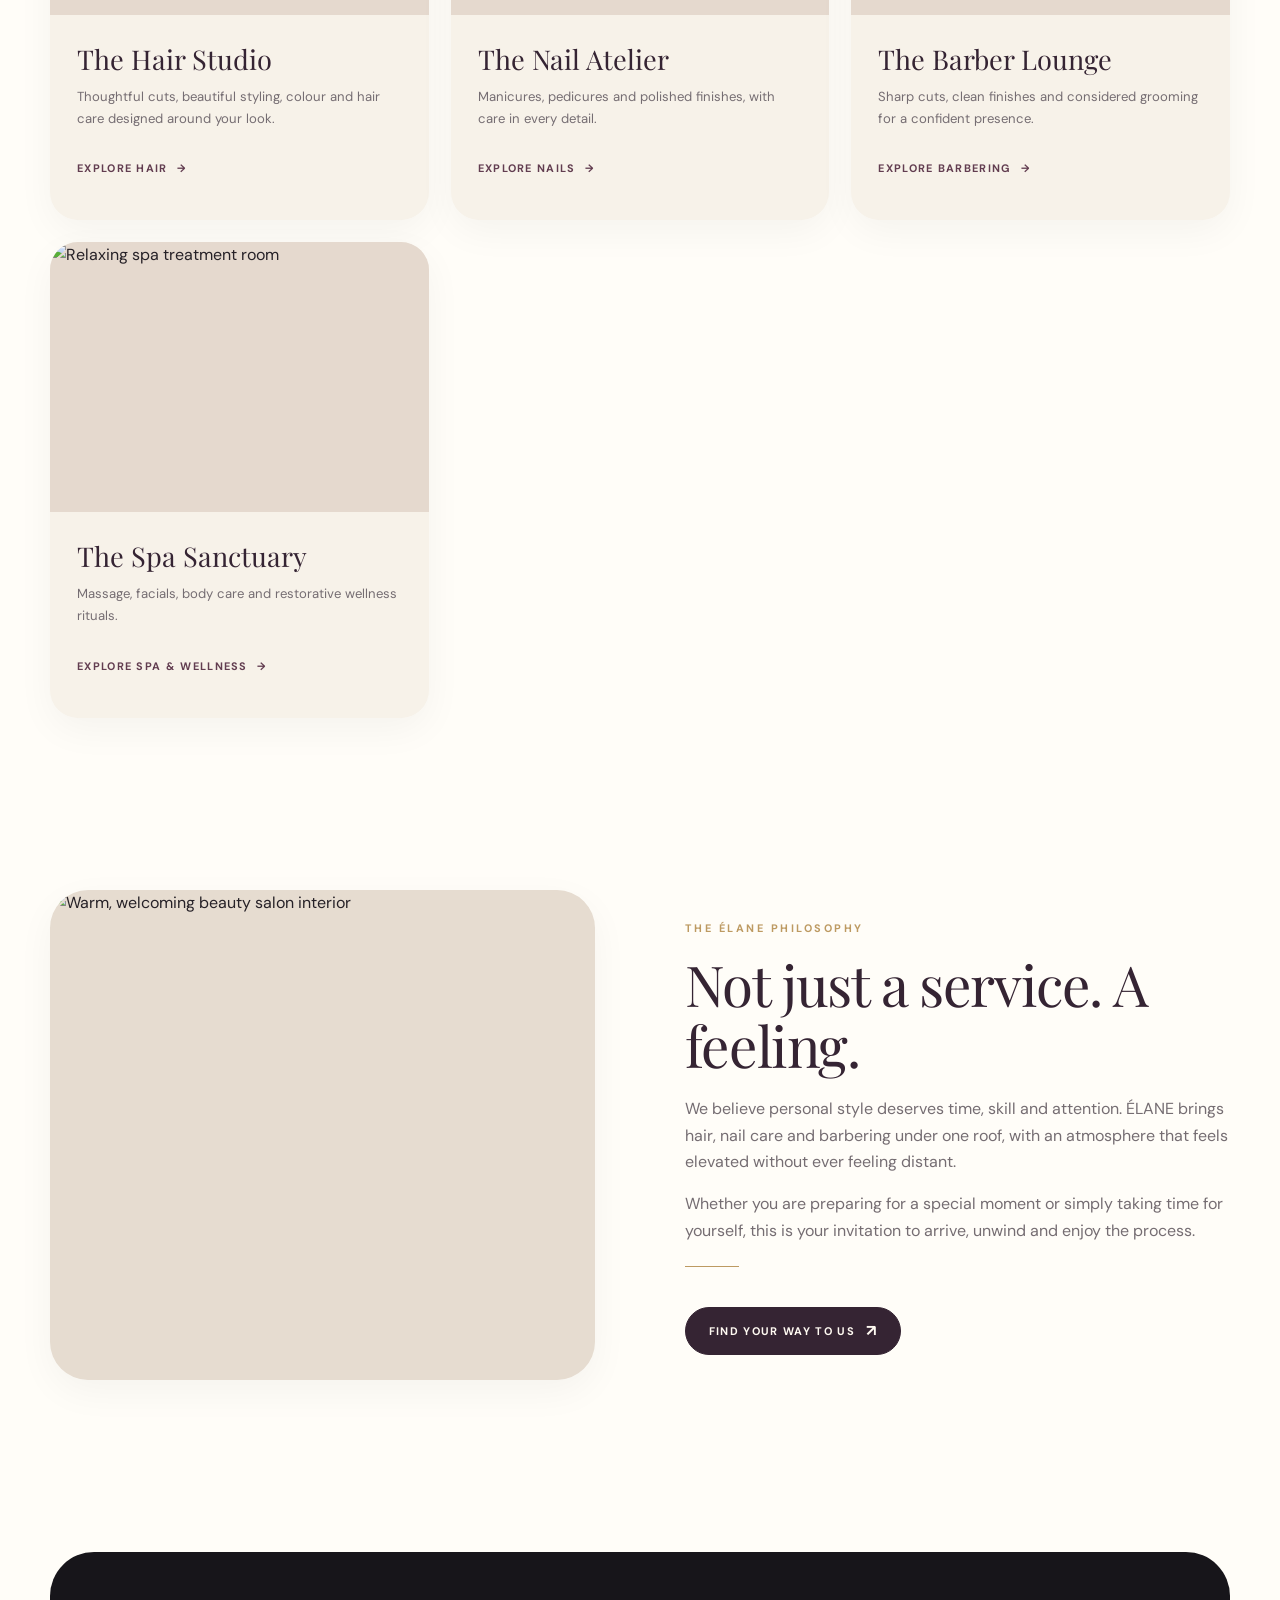
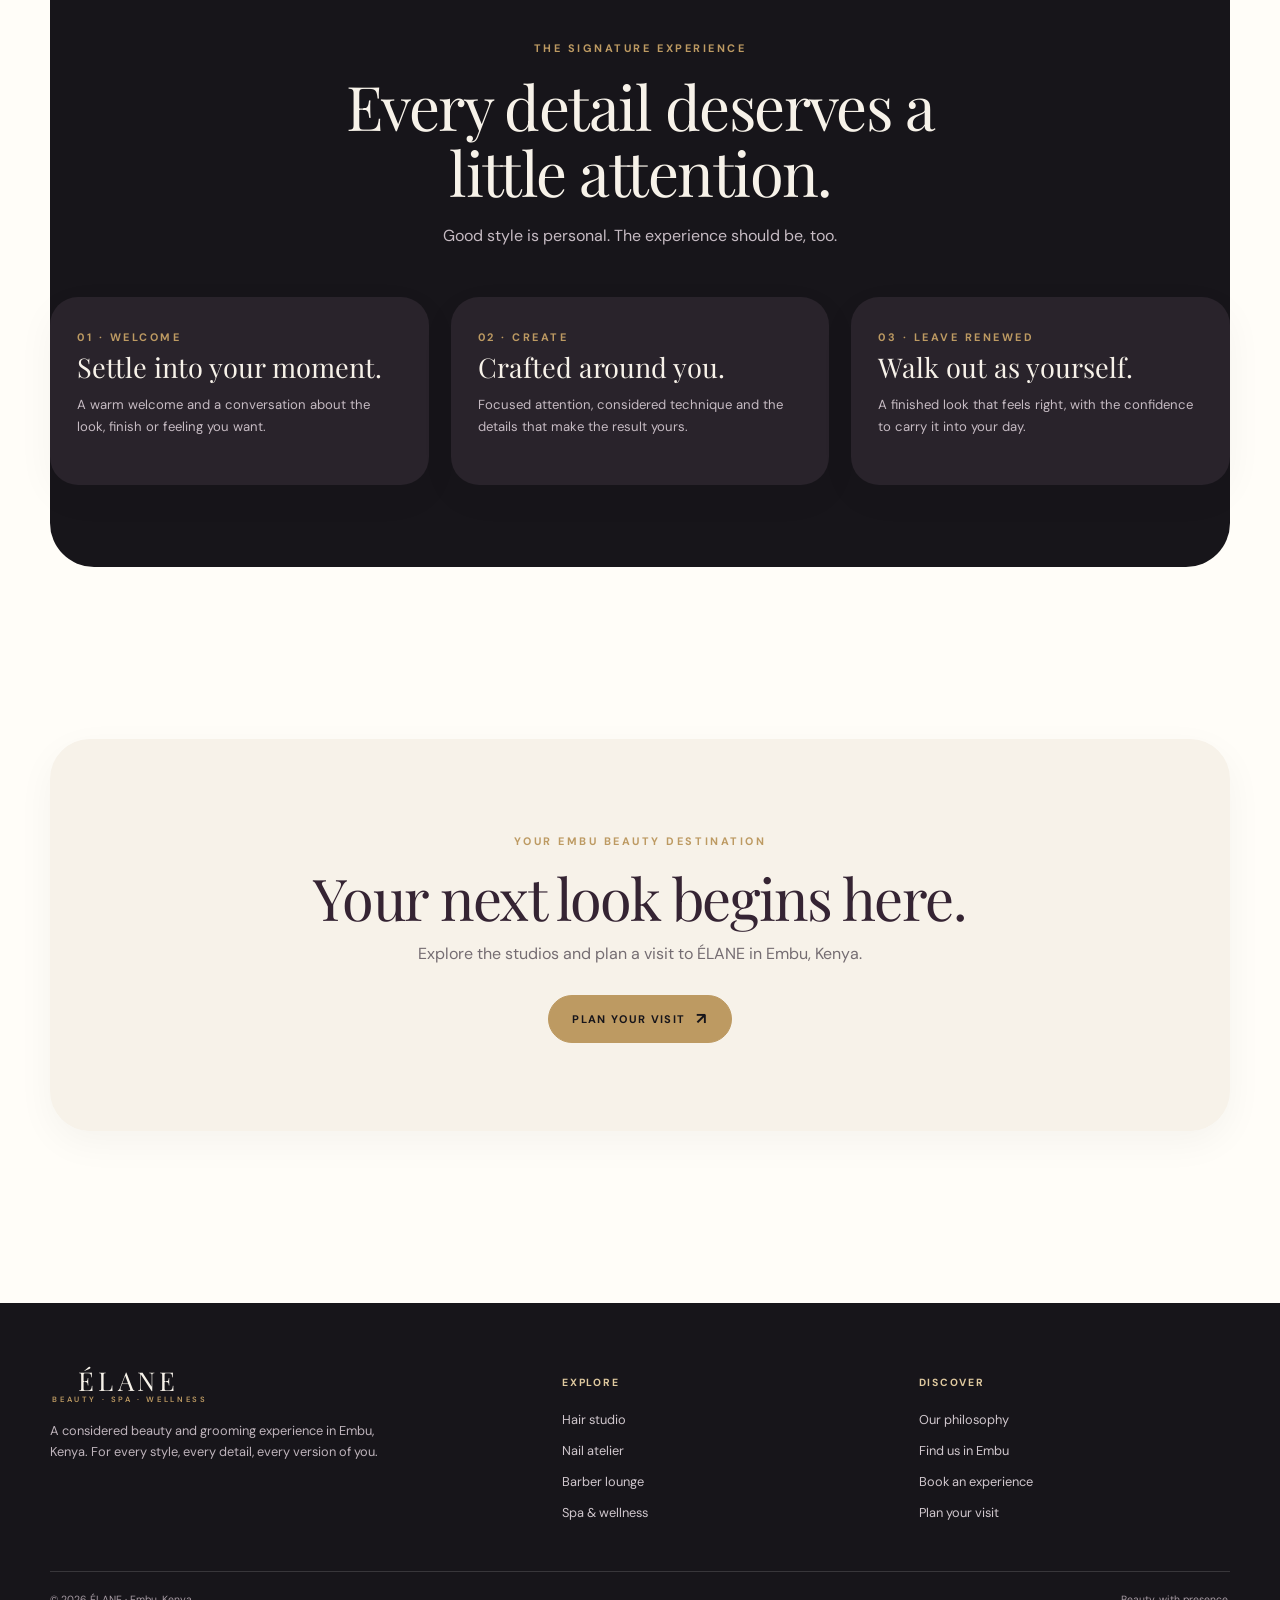
==== commit a8de1364: "Add spa sanctuary to ÉLANE homepage" ====
--- a/index.html
+++ b/index.html
@@ -1,6 +1,6 @@
 <!doctype html><html lang="en"><head><meta charset="utf-8"><meta name="viewport" content="width=device-width,initial-scale=1"><meta name="theme-color" content="#352433"><meta name="description" content="ÉLANE — premium hair, nail and barber studio in Embu, Kenya."><title>ÉLANE | Hair, Nails & Barber Studio in Embu</title><link rel="preconnect" href="https://fonts.googleapis.com"><link rel="preconnect" href="https://fonts.gstatic.com" crossorigin><link rel="stylesheet" href="assets/site.css"></head><body><a class="skip-link" href="#main-content">Skip to content</a><div class="announcement">A royal touch. A little time just for you. · Embu, Kenya</div><header class="site-header"><div class="wrap nav"><a class="brand" href="index.html">ÉLANE<small>BEAUTY · SPA · WELLNESS</small></a><nav class="nav-links" id="primary-navigation" aria-label="Main navigation"><a href="index.html" aria-current="page">Home</a><a href="hair.html" >Hair</a><a href="nails.html" >Nails</a><a href="barber.html" >Barber</a><a href="spa.html">Spa & wellness</a><a href="booking.html">Book now</a><a href="contact.html" >Visit us</a></nav><div class="nav-actions"><a class="btn" href="booking.html">Book now <span class="arrow">↗</span></a><button class="menu-toggle" type="button" aria-label="Open navigation" aria-controls="primary-navigation" aria-expanded="false">☰</button></div></div></header><main id="main-content"><section class="hero"><div class="hero-grid"><div class="hero-copy"><span class="eyebrow">The art of looking and feeling exceptional</span><h1 class="serif">A little more <em>royalty</em> in every day.</h1><p>Hair, nails, barbering and spa rituals, brought together in one considered space in Embu. Come as you are. Leave feeling unmistakably yourself.</p><div class="hero-actions"><a class="btn gold" href="booking.html">Book an experience <span class="arrow">↗</span></a><a class="btn light" href="#studios">Explore our services</a></div><div class="hero-kicker">For queens. For kings. For everyone.</div></div><div class="hero-image"><img src="https://images.unsplash.com/photo-1560066984-138dadb4c035?auto=format&fit=crop&w=1500&q=88" alt="Elegant contemporary hair studio interior"><div class="hero-orb" aria-hidden="true"></div></div></div></section>
 <section class="trust-strip"><div class="wrap trust-grid"><div><strong>Hair, with artistry</strong><span>Style · Care · Expression</span></div><div><strong>Nails, with detail</strong><span>Colour · Finish · Confidence</span></div><div><strong>Grooming, with craft</strong><span>Precision · Presence · Style</span></div></div></section>
-<section class="section" id="studios"><div class="wrap"><div class="section-head reveal"><span class="eyebrow">Three ways to feel exceptional</span><h2 class="serif">Your style. Your ritual. Your space.</h2><p>From a fresh new look to the finishing details, discover the studio that feels right for you.</p></div><div class="service-grid"><article class="service-card reveal"><div class="image"><img src="https://images.unsplash.com/photo-1560869713-da86a9ec9e9e?auto=format&fit=crop&w=1000&q=85" alt="Professional hair styling"></div><div class="service-content"><h3>The Hair Studio</h3><p>Thoughtful cuts, beautiful styling, colour and hair care designed around your look.</p><a class="text-link" href="hair.html">Explore hair <span>→</span></a></div></article><article class="service-card reveal delay-1"><div class="image"><img src="https://images.unsplash.com/photo-1604654894610-df63bc536371?auto=format&fit=crop&w=1000&q=85" alt="Elegant manicure and nail colour"></div><div class="service-content"><h3>The Nail Atelier</h3><p>Manicures, pedicures and polished finishes, with care in every detail.</p><a class="text-link" href="nails.html">Explore nails <span>→</span></a></div></article><article class="service-card reveal delay-2"><div class="image"><img src="https://images.unsplash.com/photo-1503951914875-452162b0f3f1?auto=format&fit=crop&w=1000&q=85" alt="Modern barbershop chair and grooming studio"></div><div class="service-content"><h3>The Barber Lounge</h3><p>Sharp cuts, clean finishes and considered grooming for a confident presence.</p><a class="text-link" href="barber.html">Explore barbering <span>→</span></a></div></article></div></div></section>
+<section class="section" id="studios"><div class="wrap"><div class="section-head reveal"><span class="eyebrow">Four ways to feel exceptional</span><h2 class="serif">Your style. Your ritual. Your space.</h2><p>From a fresh new look to the finishing details, discover the studio that feels right for you.</p></div><div class="service-grid"><article class="service-card reveal"><div class="image"><img src="https://images.unsplash.com/photo-1560869713-da86a9ec9e9e?auto=format&fit=crop&w=1000&q=85" alt="Professional hair styling"></div><div class="service-content"><h3>The Hair Studio</h3><p>Thoughtful cuts, beautiful styling, colour and hair care designed around your look.</p><a class="text-link" href="hair.html">Explore hair <span>→</span></a></div></article><article class="service-card reveal delay-1"><div class="image"><img src="https://images.unsplash.com/photo-1604654894610-df63bc536371?auto=format&fit=crop&w=1000&q=85" alt="Elegant manicure and nail colour"></div><div class="service-content"><h3>The Nail Atelier</h3><p>Manicures, pedicures and polished finishes, with care in every detail.</p><a class="text-link" href="nails.html">Explore nails <span>→</span></a></div></article><article class="service-card reveal delay-2"><div class="image"><img src="https://images.unsplash.com/photo-1503951914875-452162b0f3f1?auto=format&fit=crop&w=1000&q=85" alt="Modern barbershop chair and grooming studio"></div><div class="service-content"><h3>The Barber Lounge</h3><p>Sharp cuts, clean finishes and considered grooming for a confident presence.</p><a class="text-link" href="barber.html">Explore barbering <span>→</span></a></div></article><article class="service-card reveal"><div class="image"><img src="https://images.unsplash.com/photo-1540555700478-4be289fbecef?auto=format&fit=crop&w=1000&q=85" alt="Relaxing spa treatment room"></div><div class="service-content"><h3>The Spa Sanctuary</h3><p>Massage, facials, body care and restorative wellness rituals.</p><a class="text-link" href="spa.html">Explore spa & wellness <span>→</span></a></div></article></div></div></section>
 <section class="section compact"><div class="wrap split"><div class="photo-frame reveal"><img src="https://images.unsplash.com/photo-1521590832167-7bcbfaa6381f?auto=format&fit=crop&w=1200&q=85" alt="Warm, welcoming beauty salon interior"></div><div class="copy-block reveal delay-1"><span class="eyebrow">The ÉLANE philosophy</span><h2 class="serif">Not just a service. A feeling.</h2><p>We believe personal style deserves time, skill and attention. ÉLANE brings hair, nail care and barbering under one roof, with an atmosphere that feels elevated without ever feeling distant.</p><p>Whether you are preparing for a special moment or simply taking time for yourself, this is your invitation to arrive, unwind and enjoy the process.</p><div class="gold-rule"></div><a class="btn" href="contact.html">Find your way to us <span class="arrow">↗</span></a></div></div></section>
 <section class="section"><div class="wrap dark-panel"><div class="section-head reveal"><span class="eyebrow">The signature experience</span><h2 class="serif">Every detail deserves a little attention.</h2><p>Good style is personal. The experience should be, too.</p></div><div class="service-grid"><article class="service-card reveal"><div class="service-content"><span class="eyebrow">01 · Welcome</span><h3>Settle into your moment.</h3><p>A warm welcome and a conversation about the look, finish or feeling you want.</p></div></article><article class="service-card reveal delay-1"><div class="service-content"><span class="eyebrow">02 · Create</span><h3>Crafted around you.</h3><p>Focused attention, considered technique and the details that make the result yours.</p></div></article><article class="service-card reveal delay-2"><div class="service-content"><span class="eyebrow">03 · Leave renewed</span><h3>Walk out as yourself.</h3><p>A finished look that feels right, with the confidence to carry it into your day.</p></div></article></div></div></section>
 <section class="section compact"><div class="wrap"><div class="cta-band reveal"><span class="eyebrow">Your Embu beauty destination</span><h2 class="serif">Your next look begins here.</h2><p>Explore the studios and plan a visit to ÉLANE in Embu, Kenya.</p><a class="btn gold" href="contact.html">Plan your visit <span class="arrow">↗</span></a></div></div></section></main><footer class="site-footer"><div class="wrap"><div class="footer-grid"><div><a class="brand footer-brand" href="index.html">ÉLANE<small>BEAUTY · SPA · WELLNESS</small></a><p>A considered beauty and grooming experience in Embu, Kenya. For every style, every detail, every version of you.</p></div><div><h4>Explore</h4><div class="footer-links"><a href="hair.html">Hair studio</a><a href="nails.html">Nail atelier</a><a href="barber.html">Barber lounge</a><a href="spa.html">Spa & wellness</a></div></div><div><h4>Discover</h4><div class="footer-links"><a href="index.html">Our philosophy</a><a href="contact.html">Find us in Embu</a><a href="booking.html">Book an experience</a><a href="contact.html">Plan your visit</a></div></div></div><div class="footer-bottom"><span>© 2026 ÉLANE · Embu, Kenya</span><span>Beauty, with presence.</span></div></div></footer><script src="assets/site.js" defer></script></body></html>
--- a/assets/site.css
+++ b/assets/site.css
@@ -42,3 +42,7 @@
 @media(max-width:620px){:root{--header-height:70px;--announcement-height:28px}.nav{height:var(--header-height)}.announcement{font-size:.52rem;letter-spacing:.1em}.nav-links{top:calc(var(--announcement-height) + var(--header-height));padding:20px 24px 26px}.contact-details{grid-template-columns:1fr}.contact-detail{padding:20px}.hero-image img{min-height:300px}}
 @media(min-width:901px){.nav-links{gap:clamp(12px,1.8vw,25px)}.nav-links a{white-space:nowrap}}
 @media(forced-colors:active){.btn,.service-card,.contact-detail{border:1px solid ButtonText}}
+
+.image-unavailable{position:relative!important;isolation:isolate;background:radial-gradient(ellipse at 75% 20%,#bd9a6240,transparent 38%),linear-gradient(135deg,#352433,#765b68)!important;min-height:180px}
+.image-unavailable:before{content:"ÉLANE";position:absolute;inset:0;display:grid;place-items:center;color:#dfc99f99;font:clamp(1.8rem,5vw,3.4rem) var(--serif);letter-spacing:.22em;z-index:1}
+.image-unavailable:after{content:"";position:absolute;width:190px;height:190px;border:1px solid #dfc99f45;border-radius:50%;right:-55px;top:-85px;z-index:-1}
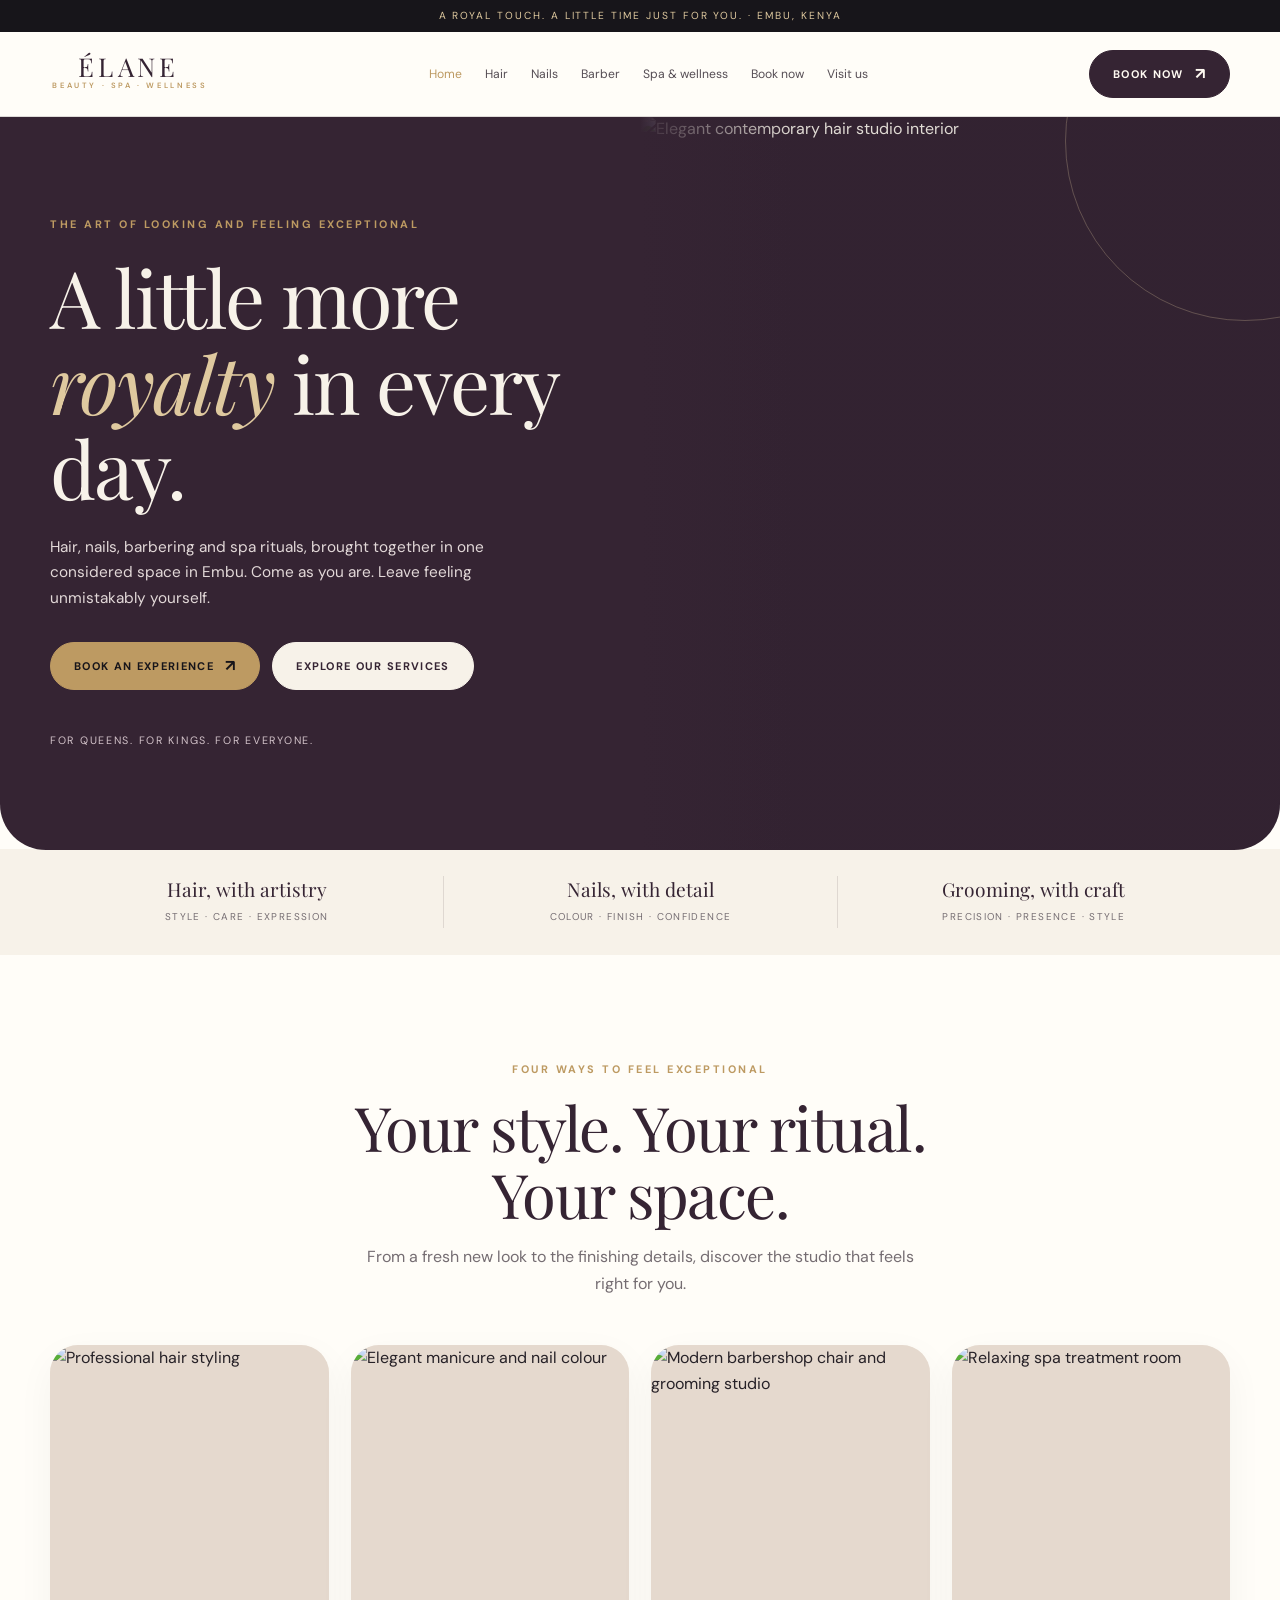
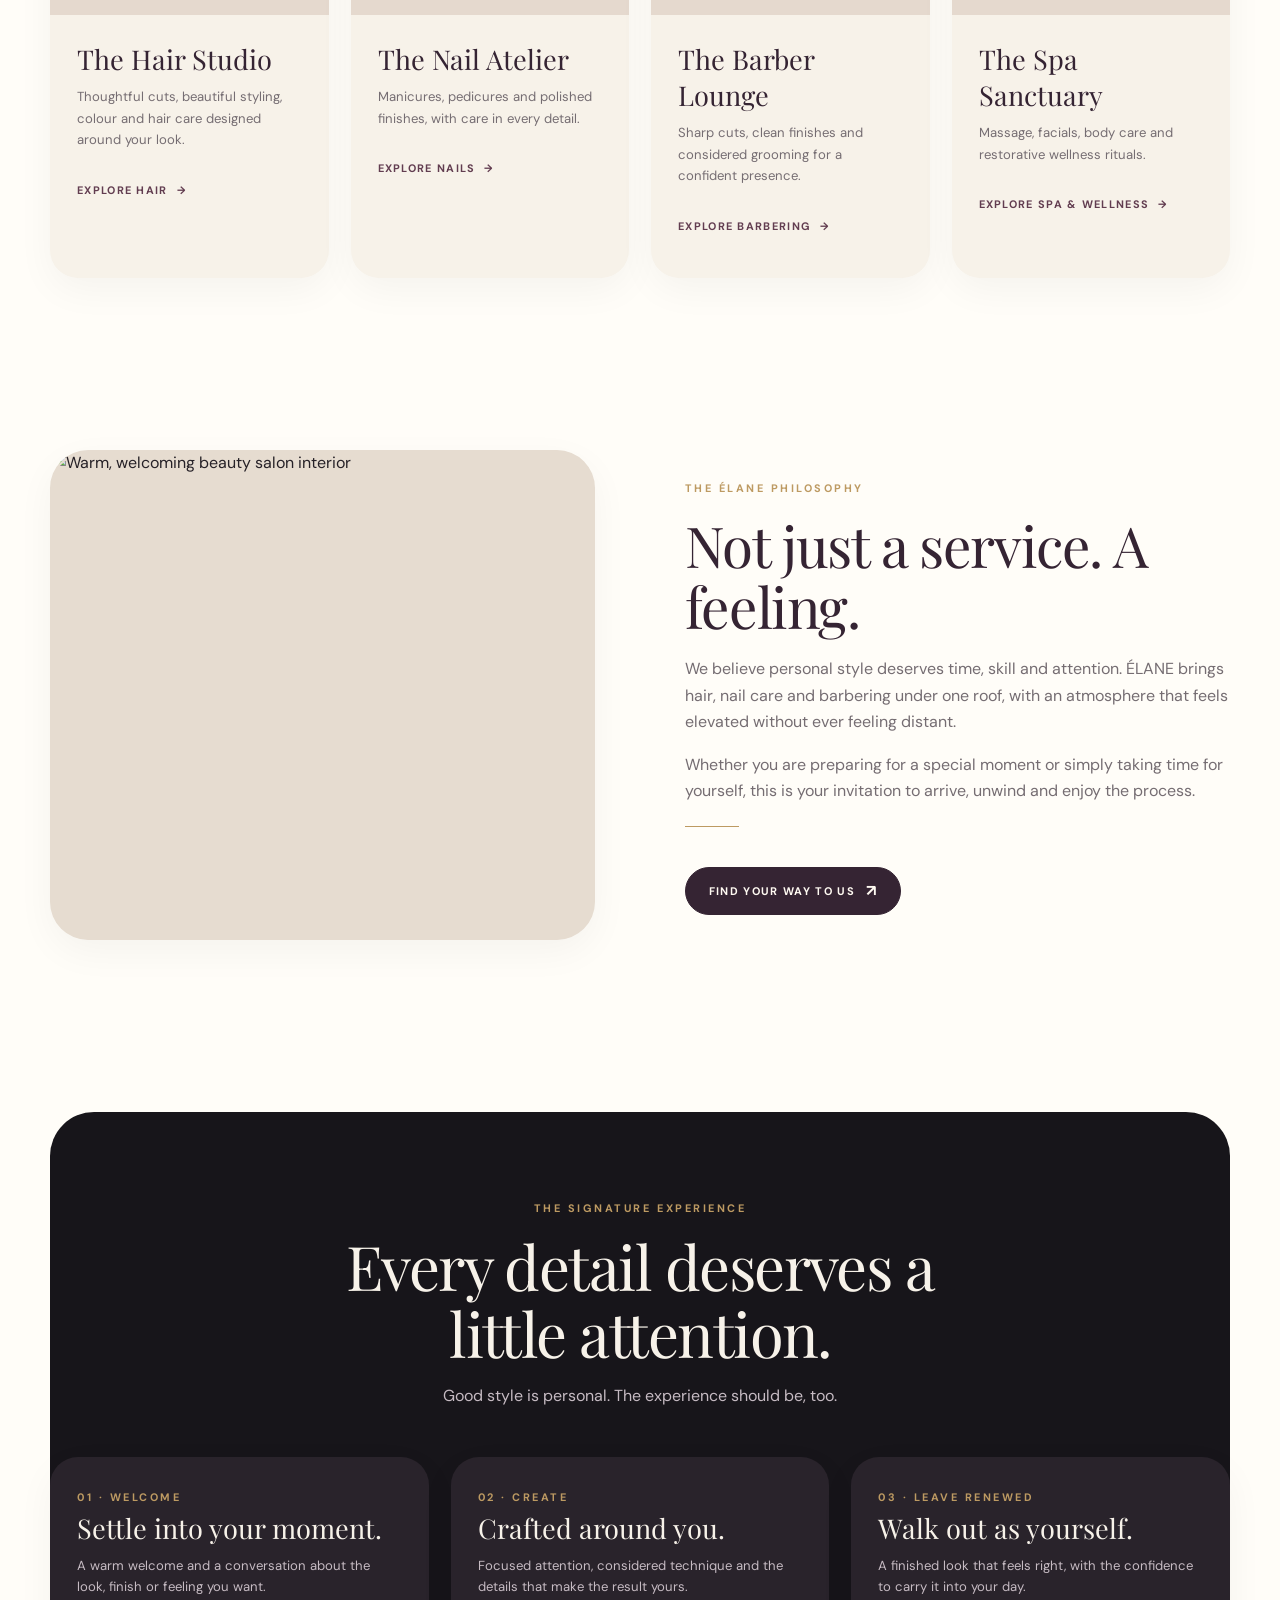
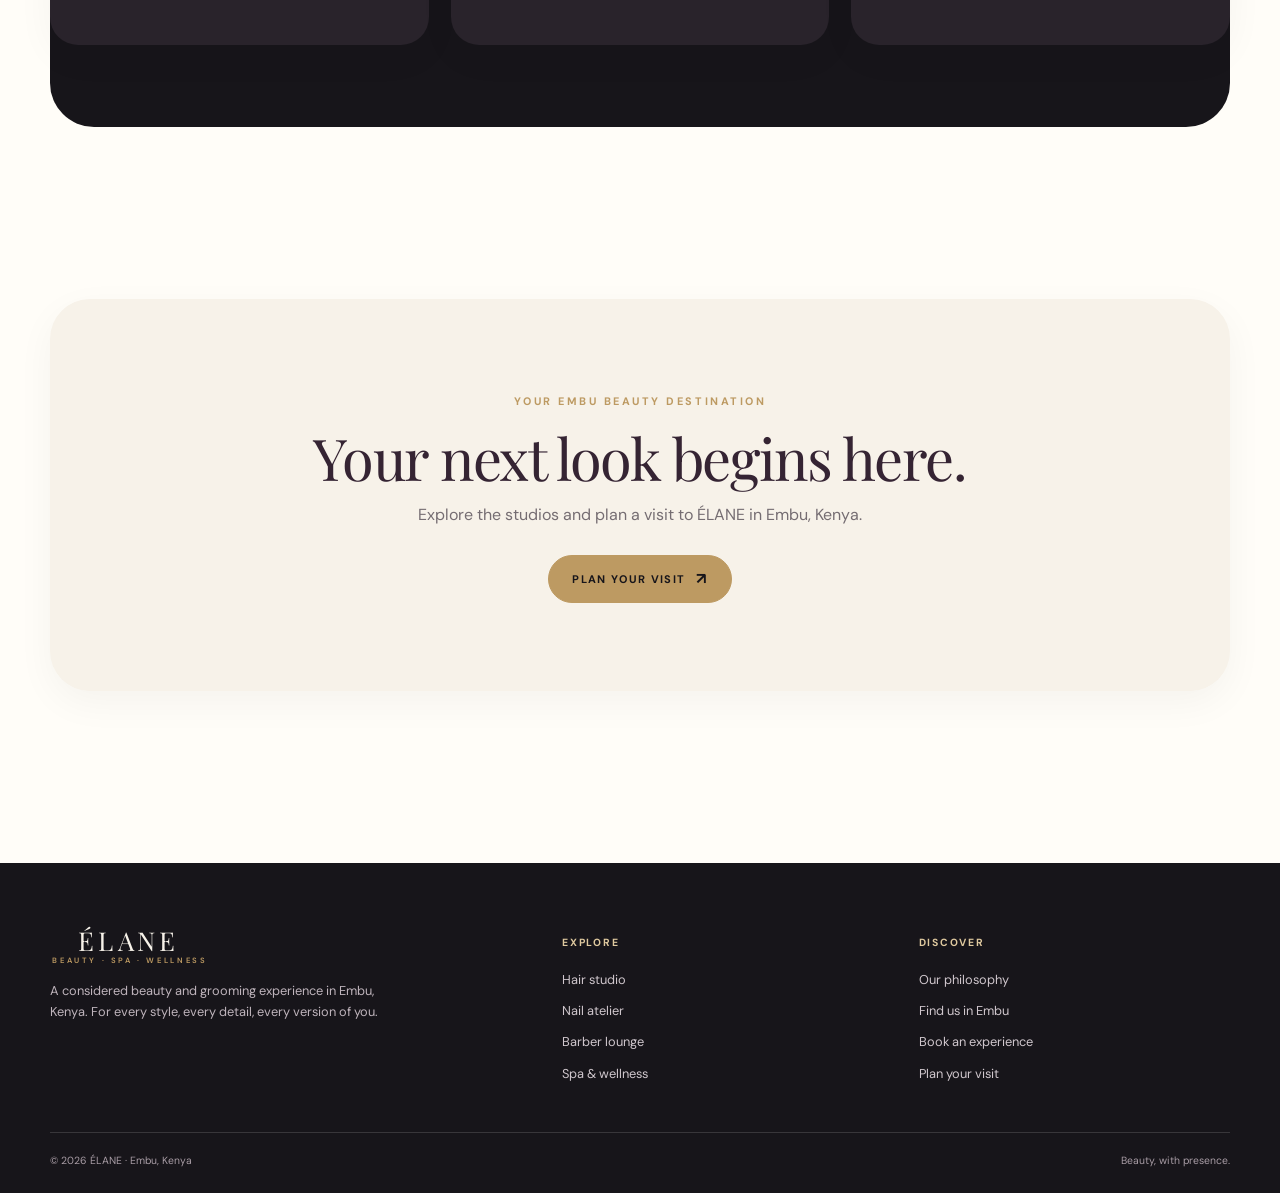
==== commit 5559ff03: "Apply responsive four-column homepage service layout" ====
--- a/index.html
+++ b/index.html
@@ -1,6 +1,6 @@
 <!doctype html><html lang="en"><head><meta charset="utf-8"><meta name="viewport" content="width=device-width,initial-scale=1"><meta name="theme-color" content="#352433"><meta name="description" content="ÉLANE — premium hair, nail and barber studio in Embu, Kenya."><title>ÉLANE | Hair, Nails & Barber Studio in Embu</title><link rel="preconnect" href="https://fonts.googleapis.com"><link rel="preconnect" href="https://fonts.gstatic.com" crossorigin><link rel="stylesheet" href="assets/site.css"></head><body><a class="skip-link" href="#main-content">Skip to content</a><div class="announcement">A royal touch. A little time just for you. · Embu, Kenya</div><header class="site-header"><div class="wrap nav"><a class="brand" href="index.html">ÉLANE<small>BEAUTY · SPA · WELLNESS</small></a><nav class="nav-links" id="primary-navigation" aria-label="Main navigation"><a href="index.html" aria-current="page">Home</a><a href="hair.html" >Hair</a><a href="nails.html" >Nails</a><a href="barber.html" >Barber</a><a href="spa.html">Spa & wellness</a><a href="booking.html">Book now</a><a href="contact.html" >Visit us</a></nav><div class="nav-actions"><a class="btn" href="booking.html">Book now <span class="arrow">↗</span></a><button class="menu-toggle" type="button" aria-label="Open navigation" aria-controls="primary-navigation" aria-expanded="false">☰</button></div></div></header><main id="main-content"><section class="hero"><div class="hero-grid"><div class="hero-copy"><span class="eyebrow">The art of looking and feeling exceptional</span><h1 class="serif">A little more <em>royalty</em> in every day.</h1><p>Hair, nails, barbering and spa rituals, brought together in one considered space in Embu. Come as you are. Leave feeling unmistakably yourself.</p><div class="hero-actions"><a class="btn gold" href="booking.html">Book an experience <span class="arrow">↗</span></a><a class="btn light" href="#studios">Explore our services</a></div><div class="hero-kicker">For queens. For kings. For everyone.</div></div><div class="hero-image"><img src="https://images.unsplash.com/photo-1560066984-138dadb4c035?auto=format&fit=crop&w=1500&q=88" alt="Elegant contemporary hair studio interior"><div class="hero-orb" aria-hidden="true"></div></div></div></section>
 <section class="trust-strip"><div class="wrap trust-grid"><div><strong>Hair, with artistry</strong><span>Style · Care · Expression</span></div><div><strong>Nails, with detail</strong><span>Colour · Finish · Confidence</span></div><div><strong>Grooming, with craft</strong><span>Precision · Presence · Style</span></div></div></section>
-<section class="section" id="studios"><div class="wrap"><div class="section-head reveal"><span class="eyebrow">Four ways to feel exceptional</span><h2 class="serif">Your style. Your ritual. Your space.</h2><p>From a fresh new look to the finishing details, discover the studio that feels right for you.</p></div><div class="service-grid"><article class="service-card reveal"><div class="image"><img src="https://images.unsplash.com/photo-1560869713-da86a9ec9e9e?auto=format&fit=crop&w=1000&q=85" alt="Professional hair styling"></div><div class="service-content"><h3>The Hair Studio</h3><p>Thoughtful cuts, beautiful styling, colour and hair care designed around your look.</p><a class="text-link" href="hair.html">Explore hair <span>→</span></a></div></article><article class="service-card reveal delay-1"><div class="image"><img src="https://images.unsplash.com/photo-1604654894610-df63bc536371?auto=format&fit=crop&w=1000&q=85" alt="Elegant manicure and nail colour"></div><div class="service-content"><h3>The Nail Atelier</h3><p>Manicures, pedicures and polished finishes, with care in every detail.</p><a class="text-link" href="nails.html">Explore nails <span>→</span></a></div></article><article class="service-card reveal delay-2"><div class="image"><img src="https://images.unsplash.com/photo-1503951914875-452162b0f3f1?auto=format&fit=crop&w=1000&q=85" alt="Modern barbershop chair and grooming studio"></div><div class="service-content"><h3>The Barber Lounge</h3><p>Sharp cuts, clean finishes and considered grooming for a confident presence.</p><a class="text-link" href="barber.html">Explore barbering <span>→</span></a></div></article><article class="service-card reveal"><div class="image"><img src="https://images.unsplash.com/photo-1540555700478-4be289fbecef?auto=format&fit=crop&w=1000&q=85" alt="Relaxing spa treatment room"></div><div class="service-content"><h3>The Spa Sanctuary</h3><p>Massage, facials, body care and restorative wellness rituals.</p><a class="text-link" href="spa.html">Explore spa & wellness <span>→</span></a></div></article></div></div></section>
+<section class="section" id="studios"><div class="wrap"><div class="section-head reveal"><span class="eyebrow">Four ways to feel exceptional</span><h2 class="serif">Your style. Your ritual. Your space.</h2><p>From a fresh new look to the finishing details, discover the studio that feels right for you.</p></div><div class="service-grid home-service-grid"><article class="service-card reveal"><div class="image"><img src="https://images.unsplash.com/photo-1560869713-da86a9ec9e9e?auto=format&fit=crop&w=1000&q=85" alt="Professional hair styling"></div><div class="service-content"><h3>The Hair Studio</h3><p>Thoughtful cuts, beautiful styling, colour and hair care designed around your look.</p><a class="text-link" href="hair.html">Explore hair <span>→</span></a></div></article><article class="service-card reveal delay-1"><div class="image"><img src="https://images.unsplash.com/photo-1604654894610-df63bc536371?auto=format&fit=crop&w=1000&q=85" alt="Elegant manicure and nail colour"></div><div class="service-content"><h3>The Nail Atelier</h3><p>Manicures, pedicures and polished finishes, with care in every detail.</p><a class="text-link" href="nails.html">Explore nails <span>→</span></a></div></article><article class="service-card reveal delay-2"><div class="image"><img src="https://images.unsplash.com/photo-1503951914875-452162b0f3f1?auto=format&fit=crop&w=1000&q=85" alt="Modern barbershop chair and grooming studio"></div><div class="service-content"><h3>The Barber Lounge</h3><p>Sharp cuts, clean finishes and considered grooming for a confident presence.</p><a class="text-link" href="barber.html">Explore barbering <span>→</span></a></div></article><article class="service-card reveal"><div class="image"><img src="https://images.unsplash.com/photo-1540555700478-4be289fbecef?auto=format&fit=crop&w=1000&q=85" alt="Relaxing spa treatment room"></div><div class="service-content"><h3>The Spa Sanctuary</h3><p>Massage, facials, body care and restorative wellness rituals.</p><a class="text-link" href="spa.html">Explore spa & wellness <span>→</span></a></div></article></div></div></section>
 <section class="section compact"><div class="wrap split"><div class="photo-frame reveal"><img src="https://images.unsplash.com/photo-1521590832167-7bcbfaa6381f?auto=format&fit=crop&w=1200&q=85" alt="Warm, welcoming beauty salon interior"></div><div class="copy-block reveal delay-1"><span class="eyebrow">The ÉLANE philosophy</span><h2 class="serif">Not just a service. A feeling.</h2><p>We believe personal style deserves time, skill and attention. ÉLANE brings hair, nail care and barbering under one roof, with an atmosphere that feels elevated without ever feeling distant.</p><p>Whether you are preparing for a special moment or simply taking time for yourself, this is your invitation to arrive, unwind and enjoy the process.</p><div class="gold-rule"></div><a class="btn" href="contact.html">Find your way to us <span class="arrow">↗</span></a></div></div></section>
 <section class="section"><div class="wrap dark-panel"><div class="section-head reveal"><span class="eyebrow">The signature experience</span><h2 class="serif">Every detail deserves a little attention.</h2><p>Good style is personal. The experience should be, too.</p></div><div class="service-grid"><article class="service-card reveal"><div class="service-content"><span class="eyebrow">01 · Welcome</span><h3>Settle into your moment.</h3><p>A warm welcome and a conversation about the look, finish or feeling you want.</p></div></article><article class="service-card reveal delay-1"><div class="service-content"><span class="eyebrow">02 · Create</span><h3>Crafted around you.</h3><p>Focused attention, considered technique and the details that make the result yours.</p></div></article><article class="service-card reveal delay-2"><div class="service-content"><span class="eyebrow">03 · Leave renewed</span><h3>Walk out as yourself.</h3><p>A finished look that feels right, with the confidence to carry it into your day.</p></div></article></div></div></section>
 <section class="section compact"><div class="wrap"><div class="cta-band reveal"><span class="eyebrow">Your Embu beauty destination</span><h2 class="serif">Your next look begins here.</h2><p>Explore the studios and plan a visit to ÉLANE in Embu, Kenya.</p><a class="btn gold" href="contact.html">Plan your visit <span class="arrow">↗</span></a></div></div></section></main><footer class="site-footer"><div class="wrap"><div class="footer-grid"><div><a class="brand footer-brand" href="index.html">ÉLANE<small>BEAUTY · SPA · WELLNESS</small></a><p>A considered beauty and grooming experience in Embu, Kenya. For every style, every detail, every version of you.</p></div><div><h4>Explore</h4><div class="footer-links"><a href="hair.html">Hair studio</a><a href="nails.html">Nail atelier</a><a href="barber.html">Barber lounge</a><a href="spa.html">Spa & wellness</a></div></div><div><h4>Discover</h4><div class="footer-links"><a href="index.html">Our philosophy</a><a href="contact.html">Find us in Embu</a><a href="booking.html">Book an experience</a><a href="contact.html">Plan your visit</a></div></div></div><div class="footer-bottom"><span>© 2026 ÉLANE · Embu, Kenya</span><span>Beauty, with presence.</span></div></div></footer><script src="assets/site.js" defer></script></body></html>
--- a/assets/site.css
+++ b/assets/site.css
@@ -46,3 +46,7 @@
 .image-unavailable{position:relative!important;isolation:isolate;background:radial-gradient(ellipse at 75% 20%,#bd9a6240,transparent 38%),linear-gradient(135deg,#352433,#765b68)!important;min-height:180px}
 .image-unavailable:before{content:"ÉLANE";position:absolute;inset:0;display:grid;place-items:center;color:#dfc99f99;font:clamp(1.8rem,5vw,3.4rem) var(--serif);letter-spacing:.22em;z-index:1}
 .image-unavailable:after{content:"";position:absolute;width:190px;height:190px;border:1px solid #dfc99f45;border-radius:50%;right:-55px;top:-85px;z-index:-1}
+
+.home-service-grid{grid-template-columns:repeat(4,minmax(0,1fr))}
+@media(max-width:1000px){.home-service-grid{grid-template-columns:repeat(2,minmax(0,1fr))}}
+@media(max-width:620px){.home-service-grid{grid-template-columns:1fr}}
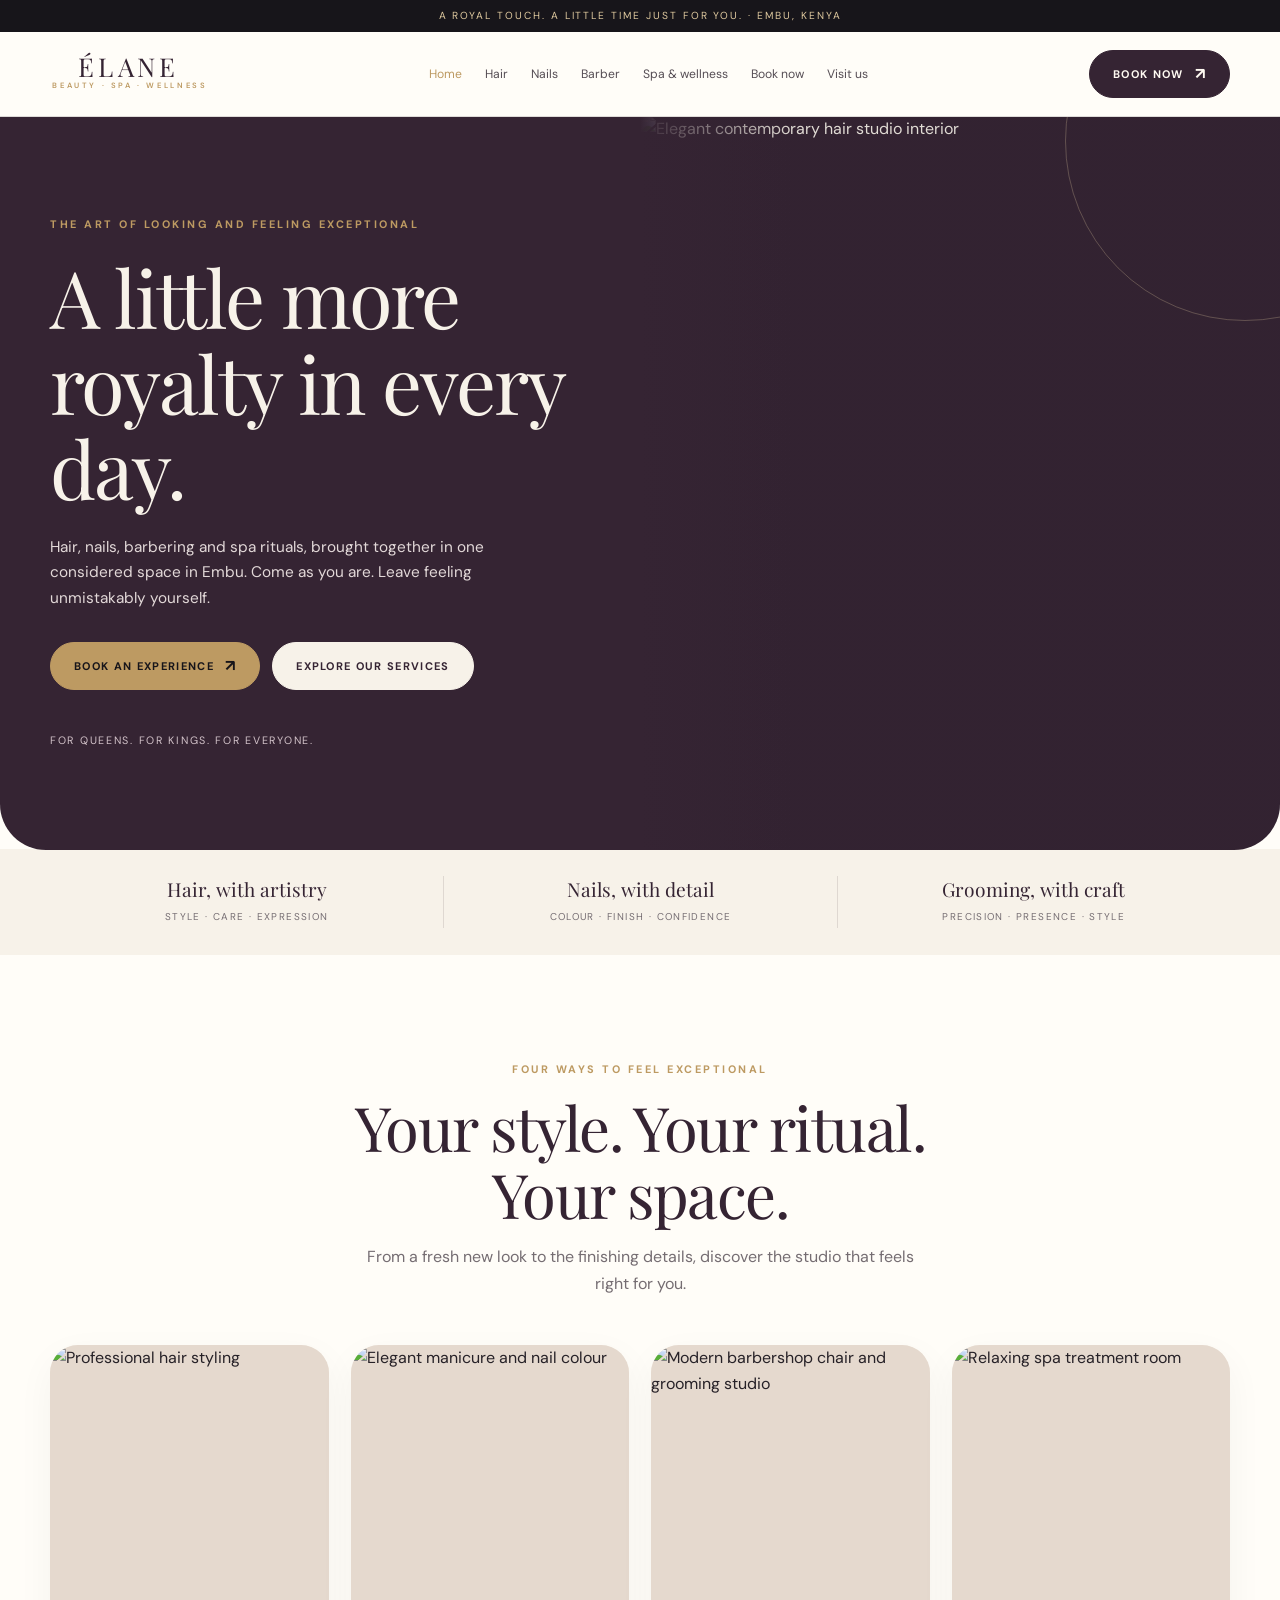
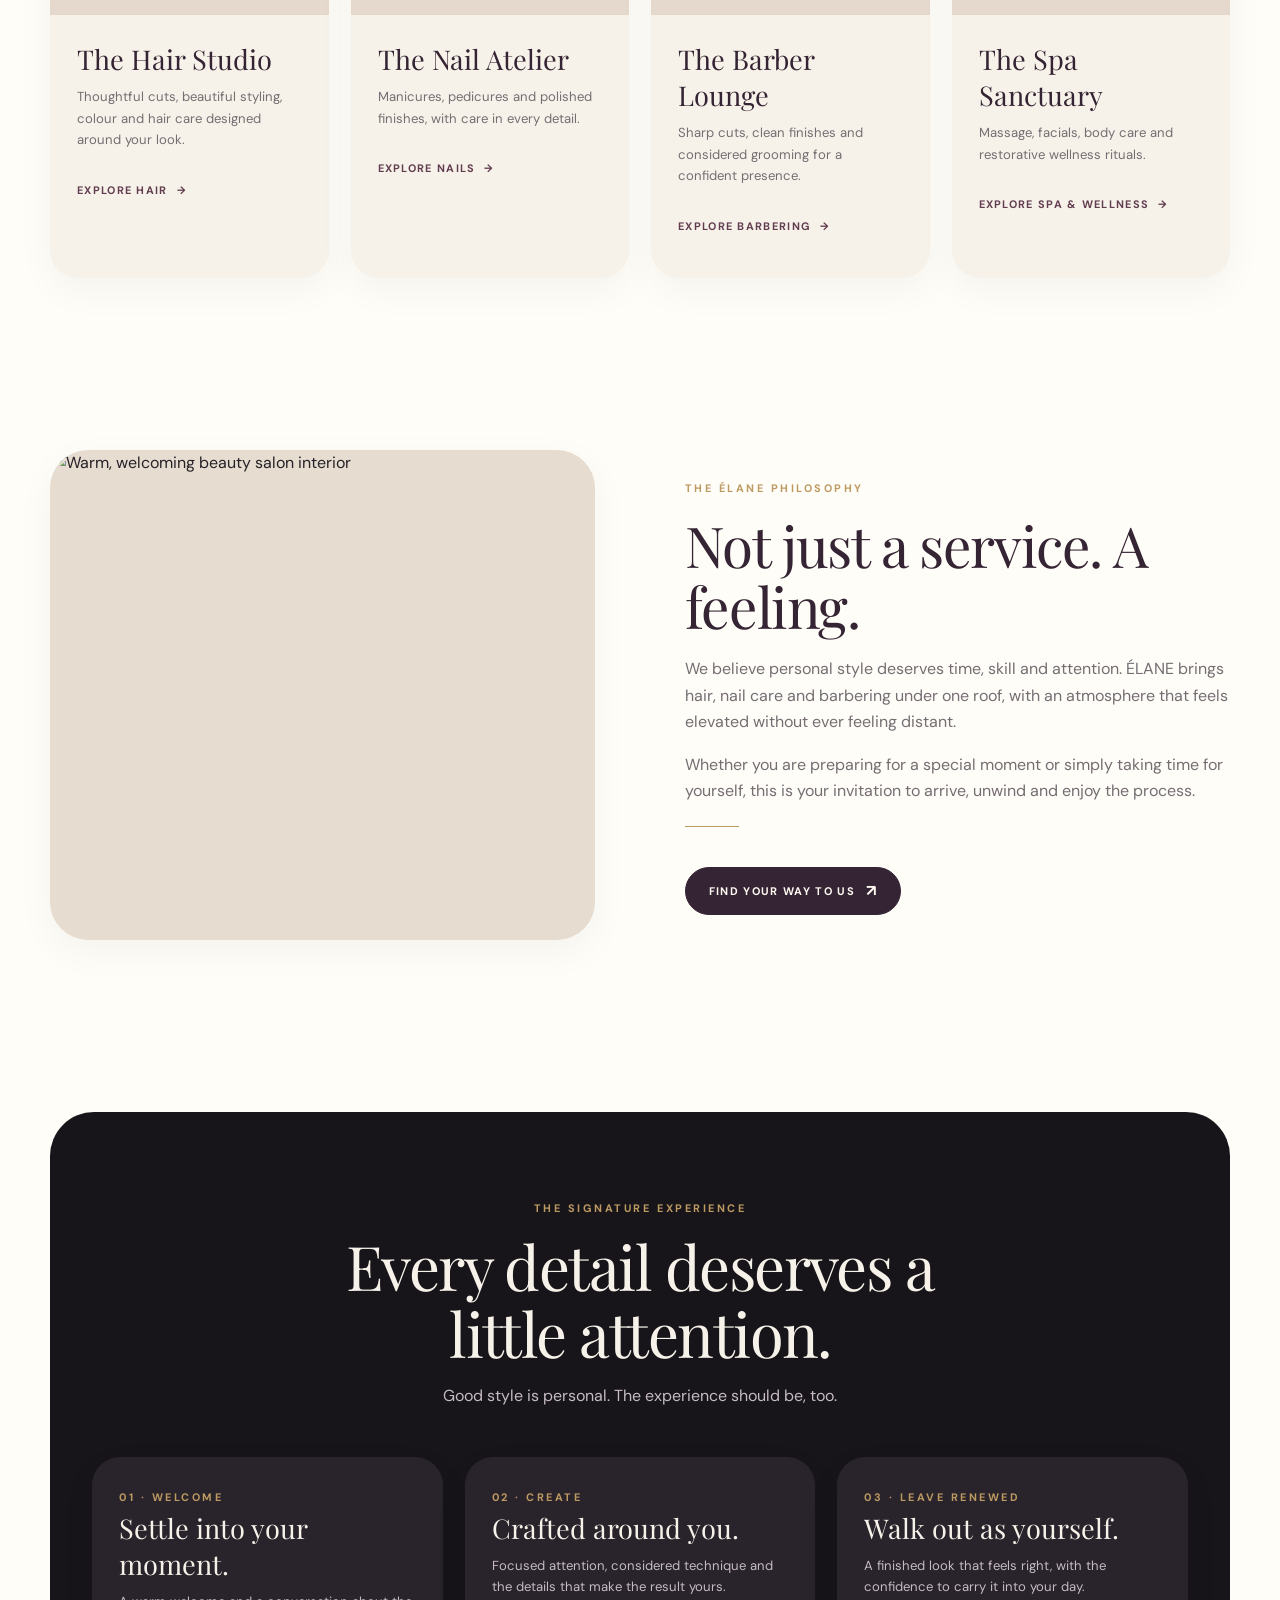
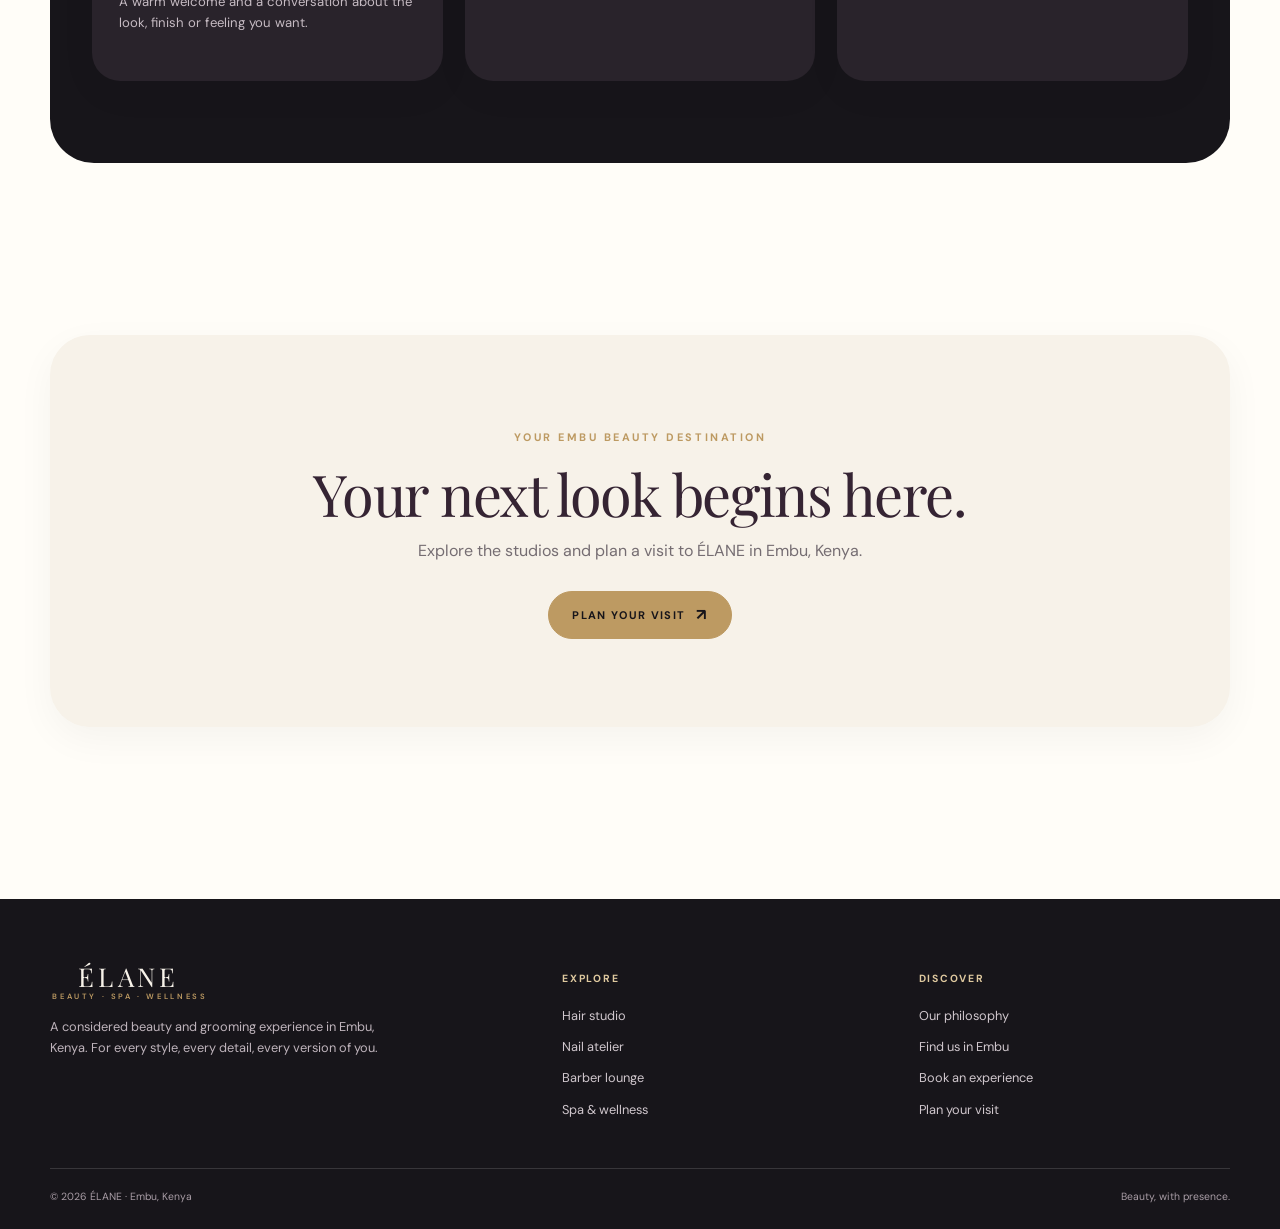
==== commit 37f290b8: "Connect homepage copy to admin content settings" ====
--- a/index.html
+++ b/index.html
@@ -1,6 +1,6 @@
-<!doctype html><html lang="en"><head><meta charset="utf-8"><meta name="viewport" content="width=device-width,initial-scale=1"><meta name="theme-color" content="#352433"><meta name="description" content="ÉLANE — premium hair, nail and barber studio in Embu, Kenya."><title>ÉLANE | Hair, Nails & Barber Studio in Embu</title><link rel="preconnect" href="https://fonts.googleapis.com"><link rel="preconnect" href="https://fonts.gstatic.com" crossorigin><link rel="stylesheet" href="assets/site.css"></head><body><a class="skip-link" href="#main-content">Skip to content</a><div class="announcement">A royal touch. A little time just for you. · Embu, Kenya</div><header class="site-header"><div class="wrap nav"><a class="brand" href="index.html">ÉLANE<small>BEAUTY · SPA · WELLNESS</small></a><nav class="nav-links" id="primary-navigation" aria-label="Main navigation"><a href="index.html" aria-current="page">Home</a><a href="hair.html" >Hair</a><a href="nails.html" >Nails</a><a href="barber.html" >Barber</a><a href="spa.html">Spa & wellness</a><a href="booking.html">Book now</a><a href="contact.html" >Visit us</a></nav><div class="nav-actions"><a class="btn" href="booking.html">Book now <span class="arrow">↗</span></a><button class="menu-toggle" type="button" aria-label="Open navigation" aria-controls="primary-navigation" aria-expanded="false">☰</button></div></div></header><main id="main-content"><section class="hero"><div class="hero-grid"><div class="hero-copy"><span class="eyebrow">The art of looking and feeling exceptional</span><h1 class="serif">A little more <em>royalty</em> in every day.</h1><p>Hair, nails, barbering and spa rituals, brought together in one considered space in Embu. Come as you are. Leave feeling unmistakably yourself.</p><div class="hero-actions"><a class="btn gold" href="booking.html">Book an experience <span class="arrow">↗</span></a><a class="btn light" href="#studios">Explore our services</a></div><div class="hero-kicker">For queens. For kings. For everyone.</div></div><div class="hero-image"><img src="https://images.unsplash.com/photo-1560066984-138dadb4c035?auto=format&fit=crop&w=1500&q=88" alt="Elegant contemporary hair studio interior"><div class="hero-orb" aria-hidden="true"></div></div></div></section>
+<!doctype html><html lang="en"><head><meta charset="utf-8"><meta name="viewport" content="width=device-width,initial-scale=1"><meta name="theme-color" content="#352433"><meta name="description" content="ÉLANE — premium hair, nail and barber studio in Embu, Kenya."><title>ÉLANE | Hair, Nails & Barber Studio in Embu</title><link rel="preconnect" href="https://fonts.googleapis.com"><link rel="preconnect" href="https://fonts.gstatic.com" crossorigin><link rel="stylesheet" href="assets/site.css"></head><body><a class="skip-link" href="#main-content">Skip to content</a><div class="announcement">A royal touch. A little time just for you. · Embu, Kenya</div><header class="site-header"><div class="wrap nav"><a class="brand" href="index.html">ÉLANE<small>BEAUTY · SPA · WELLNESS</small></a><nav class="nav-links" id="primary-navigation" aria-label="Main navigation"><a href="index.html" aria-current="page">Home</a><a href="hair.html" >Hair</a><a href="nails.html" >Nails</a><a href="barber.html" >Barber</a><a href="spa.html">Spa & wellness</a><a href="booking.html">Book now</a><a href="contact.html" >Visit us</a></nav><div class="nav-actions"><a class="btn" href="booking.html">Book now <span class="arrow">↗</span></a><button class="menu-toggle" type="button" aria-label="Open navigation" aria-controls="primary-navigation" aria-expanded="false">☰</button></div></div></header><main id="main-content"><section class="hero"><div class="hero-grid"><div class="hero-copy"><span class="eyebrow">The art of looking and feeling exceptional</span><h1 class="serif" data-site-setting="homeHeadline">A little more royalty in every day.</h1><p data-site-setting="homeIntro">Hair, nails, barbering and spa rituals, brought together in one considered space in Embu. Come as you are. Leave feeling unmistakably yourself.</p><div class="hero-actions"><a class="btn gold" href="booking.html">Book an experience <span class="arrow">↗</span></a><a class="btn light" href="#studios">Explore our services</a></div><div class="hero-kicker">For queens. For kings. For everyone.</div></div><div class="hero-image"><img src="https://images.unsplash.com/photo-1560066984-138dadb4c035?auto=format&fit=crop&w=1500&q=88" alt="Elegant contemporary hair studio interior"><div class="hero-orb" aria-hidden="true"></div></div></div></section>
 <section class="trust-strip"><div class="wrap trust-grid"><div><strong>Hair, with artistry</strong><span>Style · Care · Expression</span></div><div><strong>Nails, with detail</strong><span>Colour · Finish · Confidence</span></div><div><strong>Grooming, with craft</strong><span>Precision · Presence · Style</span></div></div></section>
 <section class="section" id="studios"><div class="wrap"><div class="section-head reveal"><span class="eyebrow">Four ways to feel exceptional</span><h2 class="serif">Your style. Your ritual. Your space.</h2><p>From a fresh new look to the finishing details, discover the studio that feels right for you.</p></div><div class="service-grid home-service-grid"><article class="service-card reveal"><div class="image"><img src="https://images.unsplash.com/photo-1560869713-da86a9ec9e9e?auto=format&fit=crop&w=1000&q=85" alt="Professional hair styling"></div><div class="service-content"><h3>The Hair Studio</h3><p>Thoughtful cuts, beautiful styling, colour and hair care designed around your look.</p><a class="text-link" href="hair.html">Explore hair <span>→</span></a></div></article><article class="service-card reveal delay-1"><div class="image"><img src="https://images.unsplash.com/photo-1604654894610-df63bc536371?auto=format&fit=crop&w=1000&q=85" alt="Elegant manicure and nail colour"></div><div class="service-content"><h3>The Nail Atelier</h3><p>Manicures, pedicures and polished finishes, with care in every detail.</p><a class="text-link" href="nails.html">Explore nails <span>→</span></a></div></article><article class="service-card reveal delay-2"><div class="image"><img src="https://images.unsplash.com/photo-1503951914875-452162b0f3f1?auto=format&fit=crop&w=1000&q=85" alt="Modern barbershop chair and grooming studio"></div><div class="service-content"><h3>The Barber Lounge</h3><p>Sharp cuts, clean finishes and considered grooming for a confident presence.</p><a class="text-link" href="barber.html">Explore barbering <span>→</span></a></div></article><article class="service-card reveal"><div class="image"><img src="https://images.unsplash.com/photo-1540555700478-4be289fbecef?auto=format&fit=crop&w=1000&q=85" alt="Relaxing spa treatment room"></div><div class="service-content"><h3>The Spa Sanctuary</h3><p>Massage, facials, body care and restorative wellness rituals.</p><a class="text-link" href="spa.html">Explore spa & wellness <span>→</span></a></div></article></div></div></section>
 <section class="section compact"><div class="wrap split"><div class="photo-frame reveal"><img src="https://images.unsplash.com/photo-1521590832167-7bcbfaa6381f?auto=format&fit=crop&w=1200&q=85" alt="Warm, welcoming beauty salon interior"></div><div class="copy-block reveal delay-1"><span class="eyebrow">The ÉLANE philosophy</span><h2 class="serif">Not just a service. A feeling.</h2><p>We believe personal style deserves time, skill and attention. ÉLANE brings hair, nail care and barbering under one roof, with an atmosphere that feels elevated without ever feeling distant.</p><p>Whether you are preparing for a special moment or simply taking time for yourself, this is your invitation to arrive, unwind and enjoy the process.</p><div class="gold-rule"></div><a class="btn" href="contact.html">Find your way to us <span class="arrow">↗</span></a></div></div></section>
 <section class="section"><div class="wrap dark-panel"><div class="section-head reveal"><span class="eyebrow">The signature experience</span><h2 class="serif">Every detail deserves a little attention.</h2><p>Good style is personal. The experience should be, too.</p></div><div class="service-grid"><article class="service-card reveal"><div class="service-content"><span class="eyebrow">01 · Welcome</span><h3>Settle into your moment.</h3><p>A warm welcome and a conversation about the look, finish or feeling you want.</p></div></article><article class="service-card reveal delay-1"><div class="service-content"><span class="eyebrow">02 · Create</span><h3>Crafted around you.</h3><p>Focused attention, considered technique and the details that make the result yours.</p></div></article><article class="service-card reveal delay-2"><div class="service-content"><span class="eyebrow">03 · Leave renewed</span><h3>Walk out as yourself.</h3><p>A finished look that feels right, with the confidence to carry it into your day.</p></div></article></div></div></section>
-<section class="section compact"><div class="wrap"><div class="cta-band reveal"><span class="eyebrow">Your Embu beauty destination</span><h2 class="serif">Your next look begins here.</h2><p>Explore the studios and plan a visit to ÉLANE in Embu, Kenya.</p><a class="btn gold" href="contact.html">Plan your visit <span class="arrow">↗</span></a></div></div></section></main><footer class="site-footer"><div class="wrap"><div class="footer-grid"><div><a class="brand footer-brand" href="index.html">ÉLANE<small>BEAUTY · SPA · WELLNESS</small></a><p>A considered beauty and grooming experience in Embu, Kenya. For every style, every detail, every version of you.</p></div><div><h4>Explore</h4><div class="footer-links"><a href="hair.html">Hair studio</a><a href="nails.html">Nail atelier</a><a href="barber.html">Barber lounge</a><a href="spa.html">Spa & wellness</a></div></div><div><h4>Discover</h4><div class="footer-links"><a href="index.html">Our philosophy</a><a href="contact.html">Find us in Embu</a><a href="booking.html">Book an experience</a><a href="contact.html">Plan your visit</a></div></div></div><div class="footer-bottom"><span>© 2026 ÉLANE · Embu, Kenya</span><span>Beauty, with presence.</span></div></div></footer><script src="assets/site.js" defer></script></body></html>+<section class="section compact"><div class="wrap"><div class="cta-band reveal"><span class="eyebrow">Your Embu beauty destination</span><h2 class="serif">Your next look begins here.</h2><p>Explore the studios and plan a visit to ÉLANE in Embu, Kenya.</p><a class="btn gold" href="contact.html">Plan your visit <span class="arrow">↗</span></a></div></div></section></main><footer class="site-footer"><div class="wrap"><div class="footer-grid"><div><a class="brand footer-brand" href="index.html">ÉLANE<small>BEAUTY · SPA · WELLNESS</small></a><p>A considered beauty and grooming experience in Embu, Kenya. For every style, every detail, every version of you.</p></div><div><h4>Explore</h4><div class="footer-links"><a href="hair.html">Hair studio</a><a href="nails.html">Nail atelier</a><a href="barber.html">Barber lounge</a><a href="spa.html">Spa & wellness</a></div></div><div><h4>Discover</h4><div class="footer-links"><a href="index.html">Our philosophy</a><a href="contact.html">Find us in Embu</a><a href="booking.html">Book an experience</a><a href="contact.html">Plan your visit</a></div></div></div><div class="footer-bottom"><span>© 2026 ÉLANE · Embu, Kenya</span><span>Beauty, with presence.</span></div></div></footer><script src="assets/store.js"></script><script src="assets/site.js" defer></script></body></html>
--- a/assets/site.css
+++ b/assets/site.css
@@ -4,7 +4,7 @@
 .hero{position:relative;overflow:hidden;background:var(--plum);color:var(--ivory);border-radius:0 0 46px 46px}.hero-grid{display:grid;grid-template-columns:1fr 1fr;min-height:670px}.hero-copy{padding:100px max(35px,calc((100vw - 1180px)/2));padding-right:55px;display:flex;flex-direction:column;align-items:flex-start;justify-content:center;position:relative;z-index:2}.hero h1{font-size:clamp(3.7rem,6.2vw,6.6rem);max-width:650px;margin:20px 0 24px}.hero h1 em{color:var(--gold-light);font-weight:400}.hero-copy>p{max-width:470px;color:#e2d8d8;font-size:.96rem;margin:0 0 31px}.hero-actions{display:flex;gap:12px;flex-wrap:wrap}.hero-kicker{margin-top:42px;color:#d2c2c9;font-size:.67rem;letter-spacing:.16em;text-transform:uppercase}.hero-image{position:relative;min-height:600px;background-size:cover;background-position:center}.hero-image:after{content:'';position:absolute;inset:0;background:linear-gradient(90deg,var(--plum) 0%,transparent 24%),linear-gradient(0deg,#1c15201a,#1c15201a)}.hero-image img{width:100%;height:100%;object-fit:cover}.hero-orb{position:absolute;width:360px;height:360px;border:1px solid #dfc99f50;border-radius:50%;right:-145px;top:-155px;pointer-events:none}
 .trust-strip{background:var(--ivory);margin-top:-1px}.trust-grid{display:grid;grid-template-columns:repeat(3,1fr);padding:27px 0;text-align:center}.trust-grid>div+div{border-left:1px solid var(--line)}.trust-grid strong{display:block;font:1.2rem var(--serif);color:var(--plum)}.trust-grid span{font-size:.62rem;letter-spacing:.14em;text-transform:uppercase;color:var(--muted)}
 .section{padding:100px 0}.section.compact{padding:72px 0}.section-head{text-align:center;max-width:700px;margin:0 auto 48px}.section-head h2{font-size:clamp(2.65rem,4.8vw,4.3rem);color:var(--plum);margin:13px 0 17px}.section-head p{color:var(--muted);margin:0 auto;max-width:570px}.split{display:grid;grid-template-columns:1fr 1fr;gap:clamp(40px,7vw,95px);align-items:center}.photo-frame{overflow:hidden;border-radius:38px;min-height:490px;background:#e6dcd0;box-shadow:var(--shadow)}.photo-frame img{width:100%;height:100%;min-height:490px;object-fit:cover;transition:transform 1.1s cubic-bezier(.2,.7,.2,1)}.photo-frame:hover img{transform:scale(1.045)}.copy-block h2{font-size:clamp(2.6rem,4.4vw,4.2rem);color:var(--plum);margin:14px 0 20px}.copy-block p{color:var(--muted)}.copy-block .btn{margin-top:18px}.service-grid{display:grid;grid-template-columns:repeat(3,1fr);gap:22px}.service-card{overflow:hidden;background:var(--ivory);border-radius:var(--radius);transition:transform .45s,box-shadow .45s}.service-card:hover{transform:translateY(-7px);box-shadow:var(--shadow)}.service-card .image{height:270px;overflow:hidden;background:#e5d9ce}.service-card img{width:100%;height:100%;object-fit:cover;transition:transform .8s}.service-card:hover img{transform:scale(1.06)}.service-content{padding:26px 27px 29px}.service-content h3{font:1.7rem var(--serif);color:var(--plum);margin:0 0 9px}.service-content p{font-size:.82rem;color:var(--muted);margin:0 0 18px}.text-link{display:inline-flex;align-items:center;gap:9px;color:var(--wine);font-size:.68rem;font-weight:700;letter-spacing:.12em;text-transform:uppercase}.text-link span{transition:transform .3s}.text-link:hover span{transform:translateX(5px)}
-.dark-panel{background:var(--night);color:var(--ivory);border-radius:44px;padding:82px 0}.dark-panel .section-head h2{color:var(--ivory)}.dark-panel .section-head p{color:#c6bbc3}.dark-panel .service-card{background:#29232b}.dark-panel .service-content h3{color:var(--ivory)}.dark-panel .service-content p{color:#c6bbc3}.dark-panel .text-link{color:var(--gold-light)}.gold-rule{width:54px;height:1px;background:var(--gold);margin:22px 0}
+.dark-panel{background:var(--night);color:var(--ivory);border-radius:44px;padding:82px 42px}.dark-panel .section-head h2{color:var(--ivory)}.dark-panel .section-head p{color:#c6bbc3}.dark-panel .service-card{background:#29232b}.dark-panel .service-content h3{color:var(--ivory)}.dark-panel .service-content p{color:#c6bbc3}.dark-panel .text-link{color:var(--gold-light)}.gold-rule{width:54px;height:1px;background:var(--gold);margin:22px 0}
 .page-hero{background:var(--plum);color:var(--ivory);padding:88px 0 94px;border-radius:0 0 42px 42px;position:relative;overflow:hidden}.page-hero:after{content:'✦';position:absolute;right:8%;top:8%;font:clamp(9rem,20vw,18rem) var(--serif);color:#dfc99f12}.page-hero .wrap{position:relative;z-index:1}.page-hero h1{font-size:clamp(3.2rem,6vw,5.9rem);max-width:800px;margin:15px 0 18px}.page-hero p{max-width:610px;color:#e0d6dc;margin:0}.crumb{font-size:.66rem;letter-spacing:.13em;text-transform:uppercase;color:var(--gold-light)}.crumb a{color:#e4d8dd}.intro-band{background:var(--ivory);padding:28px 0}.intro-band p{max-width:900px;margin:0 auto;text-align:center;color:var(--muted);font-size:.88rem}
 .feature-list{display:grid;grid-template-columns:repeat(2,1fr);gap:18px;margin-top:28px}.feature-item{display:flex;gap:14px;align-items:flex-start;padding:18px;background:var(--ivory);border-radius:20px}.feature-icon{width:38px;height:38px;flex:0 0 38px;border-radius:50%;display:grid;place-items:center;background:#dfc99f55;color:var(--wine)}.feature-item strong{display:block;font:1.08rem var(--serif);color:var(--plum)}.feature-item span{display:block;color:var(--muted);font-size:.76rem}
 .gallery{display:grid;grid-template-columns:1.2fr .8fr .8fr;gap:16px}.gallery img{width:100%;height:270px;object-fit:cover;border-radius:24px}.gallery img:first-child{height:100%;min-height:270px;grid-row:span 2}
@@ -13,8 +13,8 @@
 .site-footer{margin-top:100px;background:var(--night);color:var(--ivory);padding:66px 0 24px}.footer-grid{display:grid;grid-template-columns:1.5fr 1fr 1fr;gap:45px}.footer-brand{color:var(--ivory)}.footer-grid p{max-width:330px;color:#bfb4bc;font-size:.8rem}.footer-grid h4{font-size:.65rem;letter-spacing:.17em;text-transform:uppercase;color:var(--gold-light);margin:5px 0 18px}.footer-links{display:grid;gap:10px}.footer-links a{font-size:.8rem;color:#d0c7cd;transition:color .25s}.footer-links a:hover{color:var(--gold-light)}.footer-bottom{display:flex;justify-content:space-between;gap:15px;border-top:1px solid #ffffff24;margin-top:48px;padding-top:19px;color:#a99da6;font-size:.65rem}
 .reveal{opacity:0;transform:translateY(24px);transition:opacity .8s ease,transform .8s cubic-bezier(.2,.7,.2,1)}.reveal.visible{opacity:1;transform:translateY(0)}.delay-1{transition-delay:.12s}.delay-2{transition-delay:.22s}
 @media(prefers-reduced-motion:reduce){*,*:before,*:after{scroll-behavior:auto!important;animation-duration:.01ms!important;transition-duration:.01ms!important}.reveal{opacity:1;transform:none}}
-@media(max-width:900px){.nav{height:76px}.menu-toggle{display:grid;place-items:center}.nav-actions>.btn{display:none}.nav-links{display:none;position:fixed;inset:76px 0 auto;background:var(--paper);padding:25px 28px 32px;box-shadow:0 20px 35px #17151a18;flex-direction:column;align-items:flex-start;gap:19px}.nav-links.open{display:flex}.nav-links a{font-size:.95rem}.hero-grid{grid-template-columns:1fr}.hero-copy{padding:76px 40px 70px}.hero-image{min-height:430px;grid-row:1}.hero-image:after{background:linear-gradient(0deg,var(--plum) 0%,transparent 35%)}.split{gap:40px}.service-grid{grid-template-columns:repeat(2,1fr)}.footer-grid{grid-template-columns:1.3fr 1fr}.footer-grid>div:first-child{grid-column:1/-1}}
-@media(max-width:620px){.wrap{width:calc(100% - 34px)}.announcement{font-size:.55rem;letter-spacing:.12em}.nav{height:70px}.nav-links{inset:70px 0 auto}.brand{font-size:1.45rem}.hero{border-radius:0 0 28px 28px}.hero-copy{padding:55px 23px 58px}.hero h1{font-size:clamp(3.25rem,15vw,4.6rem)}.hero-copy>p{font-size:.88rem}.hero-image{min-height:300px}.hero-actions{width:100%}.hero-actions .btn{flex:1}.trust-grid{padding:21px 0;grid-template-columns:1fr;gap:14px}.trust-grid>div+div{border:0;border-top:1px solid var(--line);padding-top:13px}.section{padding:72px 0}.section.compact{padding:55px 0}.section-head{margin-bottom:32px}.section-head h2{font-size:2.7rem}.split{grid-template-columns:1fr;gap:30px}.photo-frame,.photo-frame img{min-height:330px}.copy-block h2{font-size:2.8rem}.service-grid{grid-template-columns:1fr;gap:17px}.service-card .image{height:235px}.service-content{padding:22px}.dark-panel{padding:60px 0;border-radius:28px}.page-hero{padding:66px 0 70px;border-radius:0 0 28px 28px}.page-hero h1{font-size:3.3rem}.feature-list{grid-template-columns:1fr}.gallery{grid-template-columns:1fr 1fr;gap:10px}.gallery img{height:170px;border-radius:17px}.gallery img:first-child{grid-column:span 2;grid-row:auto;height:240px;min-height:0}.location-card{padding:27px}.map-link{min-height:260px;border-radius:24px}.cta-band{padding:62px 21px;border-radius:26px}.footer-grid{grid-template-columns:1fr;gap:30px}.footer-grid>div:first-child{grid-column:auto}.site-footer{margin-top:70px;padding-top:52px}.footer-bottom{display:block;line-height:2.2}.btn{padding:12px 17px;font-size:.63rem;min-height:47px}}
+@media(max-width:900px){.dark-panel{padding-left:28px;padding-right:28px}.nav{height:76px}.menu-toggle{display:grid;place-items:center}.nav-actions>.btn{display:none}.nav-links{display:none;position:fixed;inset:76px 0 auto;background:var(--paper);padding:25px 28px 32px;box-shadow:0 20px 35px #17151a18;flex-direction:column;align-items:flex-start;gap:19px}.nav-links.open{display:flex}.nav-links a{font-size:.95rem}.hero-grid{grid-template-columns:1fr}.hero-copy{padding:76px 40px 70px}.hero-image{min-height:430px;grid-row:1}.hero-image:after{background:linear-gradient(0deg,var(--plum) 0%,transparent 35%)}.split{gap:40px}.service-grid{grid-template-columns:repeat(2,1fr)}.footer-grid{grid-template-columns:1.3fr 1fr}.footer-grid>div:first-child{grid-column:1/-1}}
+@media(max-width:620px){.wrap{width:calc(100% - 34px)}.announcement{font-size:.55rem;letter-spacing:.12em}.nav{height:70px}.nav-links{inset:70px 0 auto}.brand{font-size:1.45rem}.hero{border-radius:0 0 28px 28px}.hero-copy{padding:55px 23px 58px}.hero h1{font-size:clamp(3.25rem,15vw,4.6rem)}.hero-copy>p{font-size:.88rem}.hero-image{min-height:300px}.hero-actions{width:100%}.hero-actions .btn{flex:1}.trust-grid{padding:21px 0;grid-template-columns:1fr;gap:14px}.trust-grid>div+div{border:0;border-top:1px solid var(--line);padding-top:13px}.section{padding:72px 0}.section.compact{padding:55px 0}.section-head{margin-bottom:32px}.section-head h2{font-size:2.7rem}.split{grid-template-columns:1fr;gap:30px}.photo-frame,.photo-frame img{min-height:330px}.copy-block h2{font-size:2.8rem}.service-grid{grid-template-columns:1fr;gap:17px}.service-card .image{height:235px}.service-content{padding:22px}.dark-panel{padding:60px 18px;border-radius:28px}.page-hero{padding:66px 0 70px;border-radius:0 0 28px 28px}.page-hero h1{font-size:3.3rem}.feature-list{grid-template-columns:1fr}.gallery{grid-template-columns:1fr 1fr;gap:10px}.gallery img{height:170px;border-radius:17px}.gallery img:first-child{grid-column:span 2;grid-row:auto;height:240px;min-height:0}.location-card{padding:27px}.map-link{min-height:260px;border-radius:24px}.cta-band{padding:62px 21px;border-radius:26px}.footer-grid{grid-template-columns:1fr;gap:30px}.footer-grid>div:first-child{grid-column:auto}.site-footer{margin-top:70px;padding-top:52px}.footer-bottom{display:block;line-height:2.2}.btn{padding:12px 17px;font-size:.63rem;min-height:47px}}
 
 /* Fixed site chrome, consistent components and accessible interaction */
 :root{--header-height:84px;--announcement-height:32px}
